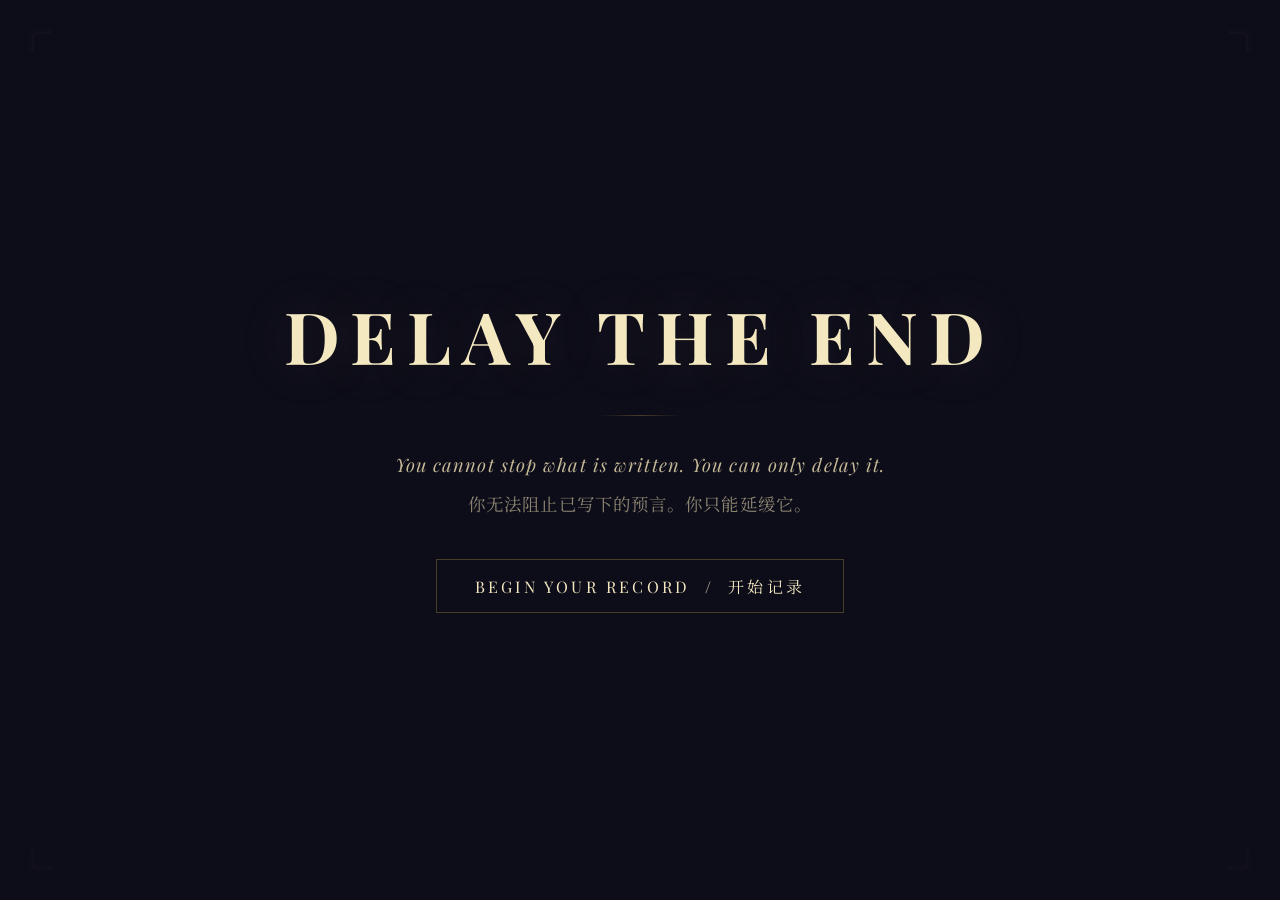
==== index.html @ 9d6f6d2e "init: delay-the-end demo v1" ====
<!DOCTYPE html>
<html lang="zh">
<head>
<meta charset="UTF-8">
<meta name="viewport" content="width=device-width, initial-scale=1.0">
<title>Delay the End</title>
<link rel="preconnect" href="https://fonts.googleapis.com">
<link href="https://fonts.googleapis.com/css2?family=Playfair+Display:ital,wght@0,400;0,700;1,400&family=Noto+Serif+SC:wght@400;700&family=Lora:ital,wght@0,400;0,600;1,400&display=swap" rel="stylesheet">
<style>
/* ============================================
   CSS Variables & Reset
   ============================================ */
:root {
  /* Core palette */
  --bg-deep: #0d0d1a;
  --bg-surface: #1a1a2e;
  --parchment: #f4e8c1;
  --parchment-dim: #c4b896;
  --parchment-faint: rgba(244, 232, 193, 0.06);
  --ink: #2c2416;
  --gold: #c9a84c;
  --gold-dim: rgba(201, 168, 76, 0.3);
  --blood: #8b2e2e;
  --blood-glow: rgba(139, 46, 46, 0.4);
  --heaven-blue: #6e8ca8;
  --hell-amber: #c46a32;
  --stability-green: #5a8a5e;
  --pressure-red: #a83232;
  --ghost: rgba(244, 232, 193, 0.12);

  /* Typography */
  --font-display: 'Playfair Display', 'Noto Serif SC', Georgia, serif;
  --font-body: 'Lora', 'Noto Serif SC', Georgia, serif;
  --font-zh: 'Noto Serif SC', '宋体', serif;

  /* Spacing */
  --space-xs: 0.5rem;
  --space-sm: 1rem;
  --space-md: 2rem;
  --space-lg: 4rem;
  --space-xl: 6rem;
}

*, *::before, *::after { margin: 0; padding: 0; box-sizing: border-box; }

html { font-size: 16px; -webkit-font-smoothing: antialiased; }

body {
  background: var(--bg-deep);
  background-image:
    linear-gradient(rgba(13, 13, 26, 0.78), rgba(13, 13, 26, 0.9)),
    url("./assets/bg/IrisZhou_dark_atmospheric_London_street_illustration_fog_vint_60d8b786-7b09-4b1b-9b2b-364226ea47bd_2.png");
  background-size: cover;
  background-position: center;
  background-attachment: fixed;
  color: var(--parchment);
  font-family: var(--font-body);
  min-height: 100vh;
  overflow-x: hidden;
}

/* ============================================
   Texture & Atmosphere Layer
   ============================================ */
body::before {
  content: '';
  position: fixed;
  inset: 0;
  background:
    radial-gradient(ellipse at 20% 50%, rgba(110, 140, 168, 0.03) 0%, transparent 60%),
    radial-gradient(ellipse at 80% 50%, rgba(196, 106, 50, 0.03) 0%, transparent 60%),
    radial-gradient(ellipse at 50% 100%, rgba(139, 46, 46, 0.05) 0%, transparent 50%);
  pointer-events: none;
  z-index: 0;
}

/* Noise grain overlay */
body::after {
  content: '';
  position: fixed;
  inset: 0;
  opacity: 0.035;
  background-image: url("data:image/svg+xml,%3Csvg viewBox='0 0 256 256' xmlns='http://www.w3.org/2000/svg'%3E%3Cfilter id='n'%3E%3CfeTurbulence type='fractalNoise' baseFrequency='0.9' numOctaves='4' stitchTiles='stitch'/%3E%3C/filter%3E%3Crect width='100%25' height='100%25' filter='url(%23n)'/%3E%3C/svg%3E");
  pointer-events: none;
  z-index: 1;
}

.decor-layer {
  position: fixed;
  inset: 0;
  z-index: 4;
  pointer-events: none;
}

.decor-item {
  position: absolute;
  width: clamp(72px, 10vw, 140px);
  opacity: 0.18;
  filter: sepia(0.28) saturate(0.88) brightness(0.9);
}

.decor-item.glasses {
  top: 10vh;
  right: 7vw;
  transform: rotate(-12deg);
}

.decor-item.coffee {
  bottom: 12vh;
  left: 8vw;
  transform: rotate(7deg);
}

.decor-item.book {
  top: 22vh;
  left: 6vw;
  transform: rotate(-8deg);
}

.decor-item.car {
  bottom: 7vh;
  right: 8vw;
  transform: rotate(5deg);
}

/* ============================================
   SVG Icon Definitions (Hidden, referenced by <use>)
   ============================================ */
.svg-defs { position: absolute; width: 0; height: 0; overflow: hidden; }

/* ============================================
   Landing Page
   ============================================ */
.landing {
  position: fixed;
  inset: 0;
  display: flex;
  flex-direction: column;
  align-items: center;
  justify-content: center;
  z-index: 100;
  background: var(--bg-deep);
  transition: opacity 1.2s ease;
}

.landing.fade-out {
  opacity: 0;
  pointer-events: none;
}

/* Prologue text — typewriter */
.prologue {
  text-align: center;
  opacity: 0;
  animation: fadeIn 1.5s ease 0.5s forwards;
}

.prologue-en {
  font-family: var(--font-display);
  font-style: italic;
  font-size: 1.15rem;
  color: var(--parchment-dim);
  letter-spacing: 0.08em;
  margin-bottom: 0.6rem;
}

.prologue-zh {
  font-family: var(--font-zh);
  font-size: 1rem;
  color: var(--parchment-dim);
  opacity: 0.7;
}

.prologue.hide {
  animation: fadeOut 1.5s ease forwards;
}

/* Main title */
.landing-title {
  text-align: center;
  opacity: 0;
  transform: translateY(12px);
}

.landing-title.show {
  animation: riseIn 2s ease forwards;
}

.landing-title h1 {
  font-family: var(--font-display);
  font-size: clamp(2.4rem, 6vw, 4.5rem);
  font-weight: 700;
  color: var(--parchment);
  letter-spacing: 0.15em;
  text-transform: uppercase;
  margin-bottom: 0.3em;
  text-shadow: 0 0 60px rgba(201, 168, 76, 0.15);
}

.landing-title .subtitle {
  font-family: var(--font-display);
  font-style: italic;
  font-size: clamp(0.9rem, 2vw, 1.15rem);
  color: var(--parchment-dim);
  letter-spacing: 0.06em;
  line-height: 1.8;
  max-width: none;
  white-space: nowrap;
  margin: 0 auto;
}

.landing-title .subtitle-zh {
  font-family: var(--font-zh);
  font-style: normal;
  display: block;
  margin-top: 0.4em;
  font-size: 0.95em;
  opacity: 0.7;
}

/* Decorative line */
.landing-divider {
  width: 80px;
  height: 1px;
  background: linear-gradient(90deg, transparent, var(--gold-dim), transparent);
  margin: var(--space-md) auto;
  opacity: 0;
}

.landing-divider.show {
  animation: fadeIn 1.5s ease forwards;
}

/* CTA Button */
.cta-btn {
  display: inline-block;
  font-family: var(--font-display);
  font-size: 1rem;
  letter-spacing: 0.2em;
  text-transform: uppercase;
  color: var(--parchment);
  background: transparent;
  border: 1px solid var(--gold-dim);
  padding: 0.9em 2.4em;
  cursor: pointer;
  position: relative;
  overflow: hidden;
  opacity: 0;
  transition: all 0.4s ease;
}

.cta-btn.show {
  animation: fadeIn 1s ease forwards;
}

.cta-btn::before {
  content: '';
  position: absolute;
  inset: 0;
  background: linear-gradient(135deg, rgba(201, 168, 76, 0.08), transparent);
  opacity: 0;
  transition: opacity 0.4s ease;
}

.cta-btn:hover {
  border-color: var(--gold);
  box-shadow: 0 0 30px rgba(201, 168, 76, 0.1), inset 0 0 30px rgba(201, 168, 76, 0.05);
}

.cta-btn:hover::before { opacity: 1; }

/* Breathing glow on CTA */
.cta-btn.show {
  animation: fadeIn 1s ease forwards, breathe 4s ease-in-out 2s infinite;
}

/* Decorative corner marks on landing */
.corner-mark {
  position: fixed;
  width: 40px;
  height: 40px;
  opacity: 0;
  transition: opacity 2s ease;
}
.corner-mark.show { opacity: 0.15; }
.corner-mark svg { width: 100%; height: 100%; }

.corner-mark.tl { top: 30px; left: 30px; }
.corner-mark.tr { top: 30px; right: 30px; transform: scaleX(-1); }
.corner-mark.bl { bottom: 30px; left: 30px; transform: scaleY(-1); }
.corner-mark.br { bottom: 30px; right: 30px; transform: scale(-1, -1); }

/* ============================================
   Game Container (hidden during landing)
   ============================================ */
.game-container {
  display: none;
  max-width: 800px;
  margin: 0 auto;
  padding: var(--space-md);
  min-height: 100vh;
  position: relative;
  z-index: 10;
}

.game-container.active {
  display: block;
  animation: fadeIn 1.5s ease;
}

/* ---- Top Bar: Language Toggle + Round ---- */
.top-bar {
  display: flex;
  justify-content: space-between;
  align-items: center;
  padding-bottom: var(--space-sm);
  border-bottom: 1px solid var(--ghost);
  margin-bottom: var(--space-md);
}

.round-indicator {
  font-family: var(--font-display);
  font-size: 0.85rem;
  letter-spacing: 0.15em;
  text-transform: uppercase;
  color: var(--parchment-dim);
}

.lang-toggle {
  font-family: var(--font-body);
  font-size: 0.8rem;
  color: var(--parchment-dim);
  background: none;
  border: 1px solid var(--ghost);
  padding: 0.3em 0.8em;
  cursor: pointer;
  letter-spacing: 0.05em;
  transition: all 0.3s ease;
}

.lang-toggle:hover {
  border-color: var(--gold-dim);
  color: var(--parchment);
}

/* ---- Stat Bars ---- */
.stat-bars {
  display: grid;
  grid-template-columns: 1fr 1fr;
  gap: var(--space-sm) var(--space-md);
  margin-bottom: var(--space-lg);
}

.stat-item {
  display: flex;
  align-items: center;
  gap: 0.7rem;
}

.stat-icon {
  width: 28px;
  height: 28px;
  flex-shrink: 0;
  opacity: 0.85;
}

.stat-info { flex: 1; }

.stat-label {
  font-family: var(--font-display);
  font-size: 0.75rem;
  letter-spacing: 0.12em;
  text-transform: uppercase;
  color: var(--parchment-dim);
  margin-bottom: 0.3em;
  display: flex;
  justify-content: space-between;
}

.stat-value {
  font-family: var(--font-display);
  font-size: 0.75rem;
  color: var(--parchment);
}

.stat-bar-track {
  width: 100%;
  height: 6px;
  background: var(--ghost);
  border-radius: 1px;
  overflow: hidden;
  position: relative;
}

.stat-bar-fill {
  height: 100%;
  border-radius: 1px;
  transition: width 0.8s cubic-bezier(0.25, 0.46, 0.45, 0.94);
  position: relative;
}

.stat-bar-fill.heaven { background: linear-gradient(90deg, var(--heaven-blue), #8aa8c4); }
.stat-bar-fill.hell   { background: linear-gradient(90deg, var(--hell-amber), #d4884a); }
.stat-bar-fill.stability { background: linear-gradient(90deg, var(--stability-green), #7aaa7e); }
.stat-bar-fill.pressure  { background: linear-gradient(90deg, var(--pressure-red), #c84848); }

/* Tick marks on bar */
.stat-bar-track::before {
  content: '';
  position: absolute;
  inset: 0;
  background: repeating-linear-gradient(
    90deg,
    transparent,
    transparent 9.8%,
    rgba(244, 232, 193, 0.08) 9.8%,
    rgba(244, 232, 193, 0.08) 10.2%
  );
  z-index: 1;
}

/* ---- Event Card ---- */
.event-card {
  background: rgba(244, 232, 193, 0.03);
  border: 1px solid var(--ghost);
  padding: var(--space-md);
  margin-bottom: var(--space-md);
  position: relative;
}

.event-card::before {
  content: '';
  position: absolute;
  top: 0; left: 0;
  width: 3px;
  height: 100%;
  background: linear-gradient(180deg, var(--gold-dim), transparent);
}

.event-title {
  font-family: var(--font-display);
  font-size: 1.4rem;
  font-weight: 700;
  color: var(--parchment);
  margin-bottom: var(--space-sm);
  letter-spacing: 0.03em;
}

.event-text {
  font-family: var(--font-body);
  font-size: 0.95rem;
  line-height: 1.85;
  color: var(--parchment-dim);
  margin-bottom: var(--space-md);
}

/* ---- Choice Buttons ---- */
.choices {
  display: flex;
  flex-direction: column;
  gap: 0.7rem;
}

.choice-btn {
  display: block;
  width: 100%;
  text-align: left;
  font-family: var(--font-body);
  font-size: 0.9rem;
  color: var(--parchment);
  background: rgba(244, 232, 193, 0.04);
  border: 1px solid rgba(244, 232, 193, 0.1);
  padding: 1em 1.4em;
  cursor: pointer;
  transition: all 0.3s ease;
  position: relative;
  line-height: 1.5;
}

.choice-btn:hover {
  background: rgba(244, 232, 193, 0.08);
  border-color: var(--gold-dim);
  padding-left: 1.8em;
}

.choice-btn .choice-id {
  font-family: var(--font-display);
  font-weight: 700;
  color: var(--gold);
  margin-right: 0.6em;
  font-size: 0.85em;
}

.choice-btn.extreme {
  border-left: 2px solid var(--blood);
}

.choice-btn.extreme:hover {
  border-color: var(--blood);
  box-shadow: inset 3px 0 12px var(--blood-glow);
}

/* ---- Record Phase ---- */
.record-phase {
  margin-top: var(--space-md);
  padding-top: var(--space-md);
  border-top: 1px solid var(--ghost);
}

.record-title {
  font-family: var(--font-display);
  font-size: 0.85rem;
  letter-spacing: 0.15em;
  text-transform: uppercase;
  color: var(--parchment-dim);
  margin-bottom: var(--space-sm);
}

.record-choices {
  display: grid;
  grid-template-columns: 1fr 1fr;
  gap: 0.6rem;
}

.record-btn {
  font-family: var(--font-body);
  font-size: 0.82rem;
  color: var(--parchment-dim);
  background: rgba(201, 168, 76, 0.04);
  border: 1px solid rgba(201, 168, 76, 0.12);
  padding: 0.8em 1em;
  cursor: pointer;
  transition: all 0.3s ease;
  text-align: center;
  line-height: 1.4;
}

.record-btn:hover {
  color: var(--parchment);
  background: rgba(201, 168, 76, 0.08);
  border-color: var(--gold-dim);
}

/* ---- Feedback Toast ---- */
.feedback {
  position: fixed;
  bottom: 30px;
  left: 50%;
  transform: translateX(-50%) translateY(20px);
  font-family: var(--font-display);
  font-size: 0.85rem;
  color: var(--parchment);
  background: var(--bg-surface);
  border: 1px solid var(--gold-dim);
  padding: 0.8em 1.6em;
  opacity: 0;
  transition: all 0.5s ease;
  z-index: 200;
  pointer-events: none;
  letter-spacing: 0.05em;
  text-align: center;
  max-width: 500px;
}

.feedback.visible {
  opacity: 1;
  transform: translateX(-50%) translateY(0);
}

/* ---- Ending Screen ---- */
.ending-screen {
  display: none;
  position: fixed;
  inset: 0;
  background: var(--bg-deep);
  z-index: 150;
  flex-direction: column;
  align-items: center;
  justify-content: center;
  padding: var(--space-lg);
  text-align: center;
}

.ending-screen.active {
  display: flex;
  animation: fadeIn 2s ease;
}

.ending-title {
  font-family: var(--font-display);
  font-size: clamp(1.8rem, 4vw, 3rem);
  font-weight: 700;
  color: var(--parchment);
  letter-spacing: 0.1em;
  margin-bottom: var(--space-sm);
}

.ending-text {
  font-family: var(--font-body);
  font-size: 1.05rem;
  line-height: 2;
  color: var(--parchment-dim);
  max-width: 560px;
  margin-bottom: var(--space-lg);
}

.ending-stats {
  display: flex;
  gap: var(--space-md);
  margin-bottom: var(--space-lg);
  flex-wrap: wrap;
  justify-content: center;
}

.ending-stat {
  text-align: center;
}

.ending-stat-label {
  font-family: var(--font-display);
  font-size: 0.7rem;
  letter-spacing: 0.12em;
  text-transform: uppercase;
  color: var(--parchment-dim);
  margin-bottom: 0.3em;
}

.ending-stat-value {
  font-family: var(--font-display);
  font-size: 1.4rem;
  color: var(--parchment);
}

.replay-btn {
  font-family: var(--font-display);
  font-size: 0.85rem;
  letter-spacing: 0.18em;
  text-transform: uppercase;
  color: var(--parchment-dim);
  background: none;
  border: 1px solid var(--ghost);
  padding: 0.8em 2em;
  cursor: pointer;
  transition: all 0.3s ease;
}

.replay-btn:hover {
  color: var(--parchment);
  border-color: var(--gold-dim);
}

/* ============================================
   Animations
   ============================================ */
@keyframes fadeIn {
  from { opacity: 0; }
  to   { opacity: 1; }
}

@keyframes fadeOut {
  from { opacity: 1; }
  to   { opacity: 0; }
}

@keyframes riseIn {
  from { opacity: 0; transform: translateY(12px); }
  to   { opacity: 1; transform: translateY(0); }
}

@keyframes breathe {
  0%, 100% { box-shadow: 0 0 15px rgba(201, 168, 76, 0.05); }
  50%      { box-shadow: 0 0 25px rgba(201, 168, 76, 0.12); }
}

/* ============================================
   Responsive
   ============================================ */
@media (max-width: 600px) {
  .stat-bars { grid-template-columns: 1fr; }
  .record-choices { grid-template-columns: 1fr; }
  .ending-stats { flex-direction: column; align-items: center; }
  .event-card { padding: var(--space-sm); }
  .game-container { padding: var(--space-sm); }
  .landing-title .subtitle {
    white-space: normal;
    max-width: 92vw;
  }
  .decor-item { opacity: 0.12; width: clamp(60px, 18vw, 100px); }
  .decor-item.book,
  .decor-item.car { display: none; }
}
</style>
</head>
<body>

<div class="decor-layer" aria-hidden="true">
  <img class="decor-item glasses" src="./assets/decorations/glasses.PNG" alt="">
  <img class="decor-item coffee" src="./assets/decorations/coffee-and-coco.PNG" alt="">
  <img class="decor-item book" src="./assets/decorations/old-book.PNG" alt="">
  <img class="decor-item car" src="./assets/decorations/classic-car.PNG" alt="">
</div>

<!-- ==========================================
     SVG Symbol Definitions
     ========================================== -->
<svg class="svg-defs" xmlns="http://www.w3.org/2000/svg">
  <defs>
    <!-- HEAVEN: Feather quill with halo arc -->
    <symbol id="icon-heaven" viewBox="0 0 32 32">
      <path d="M16 4 C16 4 10 8 8 14 C6 20 8 26 16 28 C16 28 12 20 14 14 C15 11 16 8 16 4Z"
            fill="none" stroke="#6e8ca8" stroke-width="1.2" stroke-linecap="round" stroke-linejoin="round"/>
      <path d="M16 4 C16 4 22 8 24 14 C26 20 24 26 16 28"
            fill="none" stroke="#6e8ca8" stroke-width="1.2" stroke-linecap="round" stroke-linejoin="round" opacity="0.5"/>
      <line x1="16" y1="6" x2="16" y2="28"
            stroke="#6e8ca8" stroke-width="0.8" opacity="0.4"/>
      <!-- Halo arc -->
      <path d="M10 5 A8 4 0 0 1 22 5"
            fill="none" stroke="#6e8ca8" stroke-width="0.8" opacity="0.35"/>
    </symbol>

    <!-- HELL: Serpentine flame -->
    <symbol id="icon-hell" viewBox="0 0 32 32">
      <path d="M16 28 C16 28 8 22 8 16 C8 12 10 10 12 11 C10 8 12 4 16 4 C20 4 22 8 20 11 C22 10 24 12 24 16 C24 22 16 28 16 28Z"
            fill="none" stroke="#c46a32" stroke-width="1.2" stroke-linecap="round" stroke-linejoin="round"/>
      <!-- Inner serpent tongue -->
      <path d="M14 20 C14 16 16 14 16 10"
            fill="none" stroke="#c46a32" stroke-width="0.8" stroke-linecap="round" opacity="0.5"/>
      <path d="M16 10 L14.5 8 M16 10 L17.5 8"
            fill="none" stroke="#c46a32" stroke-width="0.8" stroke-linecap="round" opacity="0.5"/>
      <!-- Eye -->
      <circle cx="16" cy="16" r="1" fill="#c46a32" opacity="0.6"/>
    </symbol>

    <!-- STABILITY: Balanced scale / house frame -->
    <symbol id="icon-stability" viewBox="0 0 32 32">
      <!-- Roof -->
      <path d="M16 4 L4 16 L28 16 Z"
            fill="none" stroke="#5a8a5e" stroke-width="1.2" stroke-linecap="round" stroke-linejoin="round"/>
      <!-- Walls -->
      <line x1="8" y1="16" x2="8" y2="26"
            stroke="#5a8a5e" stroke-width="1.2" stroke-linecap="round"/>
      <line x1="24" y1="16" x2="24" y2="26"
            stroke="#5a8a5e" stroke-width="1.2" stroke-linecap="round"/>
      <!-- Ground -->
      <line x1="6" y1="26" x2="26" y2="26"
            stroke="#5a8a5e" stroke-width="1.2" stroke-linecap="round"/>
      <!-- Door -->
      <rect x="13" y="19" width="6" height="7"
            fill="none" stroke="#5a8a5e" stroke-width="0.8" rx="1" opacity="0.5"/>
      <!-- Window -->
      <circle cx="16" cy="12" r="1.5"
              fill="none" stroke="#5a8a5e" stroke-width="0.8" opacity="0.4"/>
    </symbol>

    <!-- PRESSURE: Cracked hourglass -->
    <symbol id="icon-pressure" viewBox="0 0 32 32">
      <!-- Frame -->
      <line x1="8" y1="4" x2="24" y2="4"
            stroke="#a83232" stroke-width="1.5" stroke-linecap="round"/>
      <line x1="8" y1="28" x2="24" y2="28"
            stroke="#a83232" stroke-width="1.5" stroke-linecap="round"/>
      <!-- Glass body -->
      <path d="M10 4 C10 4 10 12 16 16 C10 20 10 28 10 28"
            fill="none" stroke="#a83232" stroke-width="1.2" stroke-linecap="round"/>
      <path d="M22 4 C22 4 22 12 16 16 C22 20 22 28 22 28"
            fill="none" stroke="#a83232" stroke-width="1.2" stroke-linecap="round"/>
      <!-- Sand trickle -->
      <line x1="16" y1="14" x2="16" y2="18"
            stroke="#a83232" stroke-width="0.8" opacity="0.5" stroke-dasharray="1 2"/>
      <!-- Crack -->
      <path d="M18 10 L20 12 L18 14"
            fill="none" stroke="#a83232" stroke-width="0.7" opacity="0.4"/>
    </symbol>

    <!-- Corner ornament -->
    <symbol id="corner-ornament" viewBox="0 0 40 40">
      <path d="M0 0 L20 0 L20 3 L3 3 L3 20 L0 20 Z" fill="none" stroke="#c9a84c" stroke-width="0.5" opacity="0.6"/>
      <circle cx="5" cy="5" r="1" fill="#c9a84c" opacity="0.3"/>
    </symbol>
  </defs>
</svg>

<!-- ==========================================
     Landing Page
     ========================================== -->
<div class="landing" id="landing">
  <!-- Corner ornaments -->
  <div class="corner-mark tl" id="corner-tl"><svg><use href="#corner-ornament"/></svg></div>
  <div class="corner-mark tr" id="corner-tr"><svg><use href="#corner-ornament"/></svg></div>
  <div class="corner-mark bl" id="corner-bl"><svg><use href="#corner-ornament"/></svg></div>
  <div class="corner-mark br" id="corner-br"><svg><use href="#corner-ornament"/></svg></div>

  <!-- Phase 1: Prologue -->
  <div class="prologue" id="prologue">
    <div class="prologue-en">The angel and the demon had an Arrangement.</div>
    <div class="prologue-zh">天使和恶魔有一个约定。</div>
  </div>

  <!-- Phase 2: Title -->
  <div class="landing-title" id="landing-title">
    <h1>Delay the End</h1>
    <div class="landing-divider" id="landing-divider"></div>
    <div class="subtitle">
      You cannot stop what is written. You can only delay it.
      <span class="subtitle-zh">你无法阻止已写下的预言。你只能延缓它。</span>
    </div>
  </div>

  <!-- Phase 3: CTA -->
  <div style="margin-top: 2.5rem;">
    <button class="cta-btn" id="cta-btn" onclick="startGame()">
      Begin Your Record &nbsp;/&nbsp; 开始记录
    </button>
  </div>
</div>

<!-- ==========================================
     Game Container
     ========================================== -->
<div class="game-container" id="game-container">
  <!-- Top bar -->
  <div class="top-bar">
    <div class="round-indicator" id="round-indicator">Round 1 / 7</div>
    <button class="lang-toggle" id="lang-toggle" onclick="toggleLanguage()">EN / 中</button>
  </div>

  <!-- Stat bars -->
  <div class="stat-bars">
    <div class="stat-item">
      <svg class="stat-icon"><use href="#icon-heaven"/></svg>
      <div class="stat-info">
        <div class="stat-label">
          <span>Heaven</span>
          <span class="stat-value" id="stat-heaven-val">50</span>
        </div>
        <div class="stat-bar-track">
          <div class="stat-bar-fill heaven" id="stat-heaven-bar" style="width: 50%"></div>
        </div>
      </div>
    </div>
    <div class="stat-item">
      <svg class="stat-icon"><use href="#icon-hell"/></svg>
      <div class="stat-info">
        <div class="stat-label">
          <span>Hell</span>
          <span class="stat-value" id="stat-hell-val">50</span>
        </div>
        <div class="stat-bar-track">
          <div class="stat-bar-fill hell" id="stat-hell-bar" style="width: 50%"></div>
        </div>
      </div>
    </div>
    <div class="stat-item">
      <svg class="stat-icon"><use href="#icon-stability"/></svg>
      <div class="stat-info">
        <div class="stat-label">
          <span>Stability</span>
          <span class="stat-value" id="stat-stability-val">50</span>
        </div>
        <div class="stat-bar-track">
          <div class="stat-bar-fill stability" id="stat-stability-bar" style="width: 50%"></div>
        </div>
      </div>
    </div>
    <div class="stat-item">
      <svg class="stat-icon"><use href="#icon-pressure"/></svg>
      <div class="stat-info">
        <div class="stat-label">
          <span>Pressure</span>
          <span class="stat-value" id="stat-pressure-val">0</span>
        </div>
        <div class="stat-bar-track">
          <div class="stat-bar-fill pressure" id="stat-pressure-bar" style="width: 0%"></div>
        </div>
      </div>
    </div>
  </div>

  <!-- Event card (populated by JS) -->
  <div class="event-card" id="event-card">
    <div class="event-title" id="event-title">—</div>
    <div class="event-text" id="event-text">Loading...</div>
    <div class="choices" id="choices-container"></div>
  </div>

  <!-- Record phase (hidden until triggered) -->
  <div class="record-phase" id="record-phase" style="display: none;">
    <div class="record-title" id="record-title">Archive Phase — 记录阶段</div>
    <div class="record-choices">
      <button class="record-btn" onclick="handleRecord('truth')">
        <span data-en="Record Truthfully" data-zh="如实记录">如实记录</span>
      </button>
      <button class="record-btn" onclick="handleRecord('polish')">
        <span data-en="Embellish for Heaven" data-zh="美化记录">美化记录</span>
      </button>
      <button class="record-btn" onclick="handleRecord('blur')">
        <span data-en="Obscure for Hell" data-zh="模糊记录">模糊记录</span>
      </button>
      <button class="record-btn" onclick="handleRecord('seal')">
        <span data-en="Seal the Archive" data-zh="封存档案">封存档案</span>
      </button>
    </div>
  </div>

</div>

<!-- Feedback toast -->
<div class="feedback" id="feedback"></div>

<!-- Ending screen -->
<div class="ending-screen" id="ending-screen">
  <div class="ending-title" id="ending-title"></div>
  <div class="ending-text" id="ending-text"></div>
  <div class="ending-stats" id="ending-stats"></div>
  <button class="replay-btn" onclick="location.reload()">Play Again / 重新开始</button>
</div>

<!-- ==========================================
     Landing Page Animation Script
     ========================================== -->
<script>
let TOTAL_ROUNDS = 7;
let PRESSURE_GROWTH = [3, 4, 5, 6, 8, 10, 12];

let EVENTS_DATA = [];
let ENDINGS_DATA = { meta: {}, endings: [], priority: [] };

const DEFAULT_GAME_CONFIG = {
  rounds: 7,
  pressure_growth: [3, 4, 5, 6, 8, 10, 12],
  initial: {
    heaven: 50,
    hell: 50,
    stability: 50,
    pressure: 0
  },
  record: {
    truth_streak_target: 3,
    truth_stability_bonus: 3,
    polish_heaven_bonus: 2,
    blur_hell_bonus: 2,
    seal_pressure_delta: -2,
    seal_penalty_chance: 0.2,
    seal_penalty: {
      stability: -5,
      heaven: 3
    }
  },
  rebellion: {
    balance_diff_max: 10,
    stability_min: 65,
    consecutive_required: 3,
    max_extreme_choices: 1
  },
  endings: {
    stability_collapse_lt: 20,
    heaven_dominance_gte: 90,
    hell_dominance_gte: 90,
    rebellion_pressure_lt: 85
  }
};

let GAME_CONFIG = cloneDeep(DEFAULT_GAME_CONFIG);

const DATA_PATHS = {
  events: "./data/events.json",
  endings: "./data/endings.json",
  config: "./data/game-config.json"
};

const TEXTS = {
  sealPenalty: {
    en: "Heaven's auditors have noticed a gap in the archives. Trust erodes.",
    zh: "天堂的审计员注意到了档案中的空白。信任正在瓦解。"
  },
  truthBonus: {
    en: "Your honest record has earned quiet respect among the mortals.",
    zh: "你如实的记录在凡人中赢得了无声的尊重。"
  },
  round: {
    en: "Round",
    zh: "第"
  },
  recordTitle: {
    en: "Archive Phase",
    zh: "记录阶段"
  },
  selected: {
    en: "Selected",
    zh: "已选择"
  },
  noShift: {
    en: "No significant shift.",
    zh: "数值无明显变化。"
  },
  effectPrefix: {
    en: "Result",
    zh: "结果"
  },
  loading: {
    en: "Loading archives...",
    zh: "正在加载档案..."
  },
  initErrorTitle: {
    en: "Archive Connection Failed",
    zh: "档案连接失败"
  },
  initErrorBody: {
    en: "Could not load game data. If you opened this file directly, run it via a local static server.",
    zh: "无法加载游戏数据。如果你是直接双击打开 HTML，请使用本地静态服务器运行。"
  },
  retry: {
    en: "Retry",
    zh: "重试"
  }
};

const STAT_LABELS = {
  en: {
    heaven: "Heaven",
    hell: "Hell",
    stability: "Stability",
    pressure: "Pressure"
  },
  zh: {
    heaven: "天堂",
    hell: "地狱",
    stability: "稳定度",
    pressure: "压力"
  }
};

const RECORD_ACTION_MAP = {
  truth: {
    en: "Record Truthfully",
    zh: "如实记录"
  },
  polish: {
    en: "Embellish for Heaven",
    zh: "美化记录"
  },
  blur: {
    en: "Obscure for Hell",
    zh: "模糊记录"
  },
  seal: {
    en: "Seal the Archive",
    zh: "封存档案"
  }
};

let gameState = null;
let gameStarted = false;
let feedbackTimer = null;
let activeEndingId = null;

function cloneDeep(value) {
  return JSON.parse(JSON.stringify(value));
}

function normalizeGameConfig(raw) {
  const config = raw && typeof raw === "object" ? raw : {};
  return {
    ...DEFAULT_GAME_CONFIG,
    ...config,
    initial: {
      ...DEFAULT_GAME_CONFIG.initial,
      ...(config.initial || {})
    },
    record: {
      ...DEFAULT_GAME_CONFIG.record,
      ...(config.record || {}),
      seal_penalty: {
        ...DEFAULT_GAME_CONFIG.record.seal_penalty,
        ...((config.record && config.record.seal_penalty) || {})
      }
    },
    rebellion: {
      ...DEFAULT_GAME_CONFIG.rebellion,
      ...(config.rebellion || {})
    },
    endings: {
      ...DEFAULT_GAME_CONFIG.endings,
      ...(config.endings || {})
    }
  };
}

async function loadGameData() {
  const cacheBust = Date.now();
  const withBust = (path) => `${path}?v=${cacheBust}`;

  const configPromise = fetch(withBust(DATA_PATHS.config), { cache: "no-store" })
    .then((res) => (res.ok ? res.json() : null))
    .catch(() => null);

  const [eventsRes, endingsRes, rawConfig] = await Promise.all([
    fetch(withBust(DATA_PATHS.events), { cache: "no-store" }),
    fetch(withBust(DATA_PATHS.endings), { cache: "no-store" }),
    configPromise
  ]);

  if (!eventsRes.ok) {
    throw new Error(`Failed to load events (${eventsRes.status})`);
  }
  if (!endingsRes.ok) {
    throw new Error(`Failed to load endings (${endingsRes.status})`);
  }

  EVENTS_DATA = await eventsRes.json();
  ENDINGS_DATA = await endingsRes.json();
  GAME_CONFIG = normalizeGameConfig(rawConfig);

  if (!Array.isArray(EVENTS_DATA)) {
    throw new Error("events.json must be an array");
  }
  if (!ENDINGS_DATA || !Array.isArray(ENDINGS_DATA.endings)) {
    throw new Error("endings.json must contain endings[]");
  }

  TOTAL_ROUNDS = Number(GAME_CONFIG.rounds) || 7;
  PRESSURE_GROWTH = Array.isArray(GAME_CONFIG.pressure_growth) && GAME_CONFIG.pressure_growth.length > 0
    ? GAME_CONFIG.pressure_growth.map((n) => Number(n) || 0)
    : [...DEFAULT_GAME_CONFIG.pressure_growth];
}

function createInitialGameState() {
  const initial = GAME_CONFIG.initial;
  return {
    round: 1,
    heaven: Number(initial.heaven) || 50,
    hell: Number(initial.hell) || 50,
    stability: Number(initial.stability) || 50,
    pressure: Number(initial.pressure) || 0,
    truthCounter: 0,
    sealPenaltyNextRound: false,
    rebellionFlag: false,
    rebellion: {
      consecutiveBalanceCount: 0,
      extremeChoiceCount: 0
    },
    events: [],
    history: [],
    language: "zh",
    phase: "event"
  };
}

document.addEventListener("DOMContentLoaded", () => {
  const prologue = document.getElementById("prologue");
  const title = document.getElementById("landing-title");
  const divider = document.getElementById("landing-divider");
  const ctaBtn = document.getElementById("cta-btn");
  const corners = document.querySelectorAll(".corner-mark");

  setTimeout(() => {
    prologue.classList.add("hide");
  }, 3500);

  setTimeout(() => {
    prologue.style.display = "none";
    title.classList.add("show");
    divider.classList.add("show");
  }, 5000);

  setTimeout(() => {
    ctaBtn.classList.add("show");
    corners.forEach((c) => c.classList.add("show"));
  }, 6800);
});

function startGame() {
  if (gameStarted) return;
  gameStarted = true;

  const landing = document.getElementById("landing");
  const gameContainer = document.getElementById("game-container");

  landing.classList.add("fade-out");

  setTimeout(() => {
    landing.style.display = "none";
    gameContainer.classList.add("active");
    showLoadingState();
    initGame().catch((error) => {
      gameStarted = false;
      showInitError(error);
    });
  }, 1200);
}

async function initGame() {
  await loadGameData();
  gameState = createInitialGameState();
  gameState.events = buildEventSequence(EVENTS_DATA);
  activeEndingId = null;
  updateLanguageControls();
  updateStatsUI();
  renderRound();
}

function showLoadingState() {
  const lang = document.documentElement.lang === "en" ? "en" : "zh";
  document.getElementById("event-title").textContent = TEXTS.loading[lang];
  document.getElementById("event-text").textContent = "";
  document.getElementById("choices-container").innerHTML = "";
  document.getElementById("record-phase").style.display = "none";
}

function showInitError(error) {
  const lang = document.documentElement.lang === "en" ? "en" : "zh";
  document.getElementById("event-title").textContent = TEXTS.initErrorTitle[lang];
  document.getElementById("event-text").textContent = `${TEXTS.initErrorBody[lang]} (${String(error.message || error)})`;
  document.getElementById("record-phase").style.display = "none";
  const choiceBox = document.getElementById("choices-container");
  choiceBox.innerHTML = "";
  const retryBtn = document.createElement("button");
  retryBtn.className = "choice-btn";
  retryBtn.type = "button";
  retryBtn.textContent = TEXTS.retry[lang];
  retryBtn.addEventListener("click", () => {
    showLoadingState();
    initGame().catch((nextError) => {
      gameStarted = false;
      showInitError(nextError);
    });
  });
  choiceBox.appendChild(retryBtn);
}

function buildEventSequence(allEvents) {
  const fixed1 = allEvents.find((e) => e.fixed_position === 1);
  const fixed6 = allEvents.find((e) => e.fixed_position === 6);
  const fixed7 = allEvents.find((e) => e.fixed_position === 7);

  if (!fixed1 || !fixed6 || !fixed7) {
    throw new Error("Missing required fixed-position events.");
  }

  const pool = allEvents.filter((e) => e.fixed_position === null);
  const picked = shuffle(pool).slice(0, 4);
  return [fixed1, ...picked, fixed6, fixed7];
}

function shuffle(items) {
  const list = [...items];
  for (let i = list.length - 1; i > 0; i -= 1) {
    const j = Math.floor(Math.random() * (i + 1));
    [list[i], list[j]] = [list[j], list[i]];
  }
  return list;
}

function renderRound() {
  if (!gameState || gameState.phase === "ending") return;

  applySealPenaltyAtRoundStartIfNeeded();
  const currentEvent = getCurrentEvent();
  if (!currentEvent) return;

  const titleKey = gameState.language === "zh" ? "title_zh" : "title_en";
  const textKey = gameState.language === "zh" ? "text_zh" : "text_en";
  document.getElementById("event-title").textContent = currentEvent[titleKey];
  document.getElementById("event-text").textContent = currentEvent[textKey];

  renderChoices(currentEvent);
  renderRecordPanel();
  updateRoundIndicator();
  updateStatsUI();
}

function getCurrentEvent() {
  if (!gameState) return null;
  return gameState.events[gameState.round - 1] || null;
}

function getRoundHistory(round) {
  return gameState.history.find((item) => item.round === round) || null;
}

function applyEffect(effect) {
  if (!effect) return;
  gameState.heaven += Number(effect.heaven) || 0;
  gameState.hell += Number(effect.hell) || 0;
  gameState.stability += Number(effect.stability) || 0;
  gameState.pressure += Number(effect.pressure) || 0;
  clampAllStats();
}

function renderChoices(event) {
  const container = document.getElementById("choices-container");
  container.innerHTML = "";

  const roundHistory = getRoundHistory(gameState.round);
  const selectedChoiceId = roundHistory ? roundHistory.choiceId : null;
  const locked = gameState.phase !== "event";
  const labelKey = gameState.language === "zh" ? "label_zh" : "label_en";

  event.choices.forEach((choice) => {
    const btn = document.createElement("button");
    btn.className = `choice-btn${choice.is_extreme ? " extreme" : ""}`;
    btn.type = "button";
    btn.disabled = locked;

    if (!locked) {
      btn.addEventListener("click", () => handleChoice(choice.id));
    } else if (selectedChoiceId !== choice.id) {
      btn.style.opacity = "0.6";
    }

    const selectedTag = locked && selectedChoiceId === choice.id
      ? ` (${TEXTS.selected[gameState.language]})`
      : "";

    btn.innerHTML = `
      <span class="choice-id">${choice.id}</span>
      ${choice[labelKey]}${selectedTag}
    `;

    container.appendChild(btn);
  });
}

function handleChoice(choiceId) {
  if (!gameState || gameState.phase !== "event") return;

  const event = getCurrentEvent();
  if (!event) return;

  const choice = event.choices.find((item) => item.id === choiceId);
  if (!choice) return;

  applyEffect(choice.effect);
  if (choice.is_extreme) {
    gameState.rebellion.extremeChoiceCount += 1;
  }

  gameState.history.push({
    round: gameState.round,
    eventId: event.id,
    choiceId: choice.id,
    choiceExtreme: choice.is_extreme,
    choiceEffect: { ...choice.effect },
    recordAction: null,
    recordEffect: null,
    finalSnapshot: null
  });

  gameState.phase = "record";
  renderRound();
  showFeedback(`${TEXTS.effectPrefix[gameState.language]}: ${formatEffect(choice.effect)}`, 1800);
}

function renderRecordPanel() {
  const recordPhaseEl = document.getElementById("record-phase");
  const titleEl = document.getElementById("record-title");

  titleEl.textContent = gameState.language === "zh"
    ? "记录阶段 / Archive Phase"
    : "Archive Phase / 记录阶段";
  document.querySelectorAll("[data-en][data-zh]").forEach((el) => {
    el.textContent = el.dataset[gameState.language];
  });

  recordPhaseEl.style.display = gameState.phase === "record" ? "block" : "none";
}

function handleRecord(action) {
  if (!gameState || gameState.phase !== "record") return;
  if (!Object.prototype.hasOwnProperty.call(RECORD_ACTION_MAP, action)) return;

  const recordConfig = GAME_CONFIG.record;
  const recordEffect = { heaven: 0, hell: 0, stability: 0, pressure: 0 };
  let triggeredTruthBonus = false;

  if (action === "truth") {
    gameState.truthCounter += 1;
    if (gameState.truthCounter >= Number(recordConfig.truth_streak_target || 3)) {
      const bonus = Number(recordConfig.truth_stability_bonus || 3);
      gameState.stability += bonus;
      recordEffect.stability += bonus;
      gameState.truthCounter = 0;
      triggeredTruthBonus = true;
    }
  } else if (action === "polish") {
    const bonus = Number(recordConfig.polish_heaven_bonus || 2);
    gameState.heaven += bonus;
    recordEffect.heaven += bonus;
    gameState.truthCounter = 0;
  } else if (action === "blur") {
    const bonus = Number(recordConfig.blur_hell_bonus || 2);
    gameState.hell += bonus;
    recordEffect.hell += bonus;
    gameState.truthCounter = 0;
  } else if (action === "seal") {
    const delta = Number(recordConfig.seal_pressure_delta || -2);
    gameState.pressure += delta;
    recordEffect.pressure += delta;
    gameState.truthCounter = 0;
    if (Math.random() < Number(recordConfig.seal_penalty_chance || 0.2)) {
      gameState.sealPenaltyNextRound = true;
    }
  }

  clampAllStats();

  const roundHistory = getRoundHistory(gameState.round);
  if (roundHistory) {
    roundHistory.recordAction = action;
    roundHistory.recordEffect = recordEffect;
  }

  if (triggeredTruthBonus) {
    showFeedback(TEXTS.truthBonus[gameState.language], 2500);
  } else {
    showFeedback(`${TEXTS.effectPrefix[gameState.language]}: ${formatEffect(recordEffect)}`, 1400);
  }

  completeRound();
}

function completeRound() {
  updateRebellionTracker();

  const growth = PRESSURE_GROWTH[gameState.round - 1] || 0;
  gameState.pressure += growth;

  clampAllStats();

  const roundHistory = getRoundHistory(gameState.round);
  if (roundHistory) {
    roundHistory.finalSnapshot = {
      heaven: gameState.heaven,
      hell: gameState.hell,
      stability: gameState.stability,
      pressure: gameState.pressure,
      truthCounter: gameState.truthCounter
    };
  }
  updateStatsUI();

  if (gameState.round === TOTAL_ROUNDS) {
    const rbCfg = GAME_CONFIG.rebellion;
    gameState.rebellionFlag =
      gameState.rebellion.consecutiveBalanceCount >= Number(rbCfg.consecutive_required || 3) &&
      gameState.rebellion.extremeChoiceCount <= Number(rbCfg.max_extreme_choices || 1);
    showEnding(determineEnding(gameState));
    return;
  }

  gameState.round += 1;
  gameState.phase = "event";
  renderRound();
}

function updateRebellionTracker() {
  const rbCfg = GAME_CONFIG.rebellion;
  const balanced = Math.abs(gameState.heaven - gameState.hell) <= Number(rbCfg.balance_diff_max || 10);
  const stable = gameState.stability >= Number(rbCfg.stability_min || 65);

  if (balanced && stable) {
    gameState.rebellion.consecutiveBalanceCount += 1;
  } else {
    gameState.rebellion.consecutiveBalanceCount = 0;
  }
}

function applySealPenaltyAtRoundStartIfNeeded() {
  if (!gameState.sealPenaltyNextRound) return;

  const penalty = GAME_CONFIG.record.seal_penalty || { stability: -5, heaven: 3 };
  gameState.phase = "penalty";
  gameState.stability += Number(penalty.stability || -5);
  gameState.heaven += Number(penalty.heaven || 3);
  gameState.sealPenaltyNextRound = false;
  clampAllStats();
  updateStatsUI();
  showFeedback(TEXTS.sealPenalty[gameState.language], 2800);
  gameState.phase = "event";
}

function determineEnding(state) {
  const endingCfg = GAME_CONFIG.endings;
  if (state.stability < Number(endingCfg.stability_collapse_lt || 20)) return "human_collapse";
  if (state.heaven >= Number(endingCfg.heaven_dominance_gte || 90)) return "heaven_dominance";
  if (state.hell >= Number(endingCfg.hell_dominance_gte || 90)) return "hell_dominance";
  if (state.rebellionFlag && state.pressure < Number(endingCfg.rebellion_pressure_lt || 85)) return "human_rebellion";
  return "false_peace";
}

function showEnding(endingId) {
  const ending = ENDINGS_DATA.endings.find((item) => item.id === endingId);
  if (!ending) return;

  activeEndingId = endingId;
  gameState.phase = "ending";

  document.getElementById("ending-title").textContent = ending[`title_${gameState.language}`];
  document.getElementById("ending-text").textContent = ending[`text_${gameState.language}`];
  document.getElementById("ending-stats").innerHTML = `
    <div class="ending-stat">
      <div class="ending-stat-label">Heaven</div>
      <div class="ending-stat-value">${gameState.heaven}</div>
    </div>
    <div class="ending-stat">
      <div class="ending-stat-label">Hell</div>
      <div class="ending-stat-value">${gameState.hell}</div>
    </div>
    <div class="ending-stat">
      <div class="ending-stat-label">Stability</div>
      <div class="ending-stat-value">${gameState.stability}</div>
    </div>
    <div class="ending-stat">
      <div class="ending-stat-label">Pressure</div>
      <div class="ending-stat-value">${gameState.pressure}</div>
    </div>
  `;
  document.getElementById("ending-screen").classList.add("active");
}

function updateRoundIndicator() {
  const el = document.getElementById("round-indicator");
  if (!gameState) {
    el.textContent = `Round 1 / ${TOTAL_ROUNDS}`;
    return;
  }

  if (gameState.language === "en") {
    el.textContent = `Round ${gameState.round} / ${TOTAL_ROUNDS}`;
  } else {
    el.textContent = `${TEXTS.round.zh}${gameState.round}回合 / ${TOTAL_ROUNDS}`;
  }
}

function updateStatsUI() {
  if (!gameState) return;

  const stats = ["heaven", "hell", "stability", "pressure"];
  stats.forEach((key) => {
    const value = gameState[key];
    document.getElementById(`stat-${key}-val`).textContent = String(value);
    document.getElementById(`stat-${key}-bar`).style.width = `${value}%`;
  });
}

function toggleLanguage() {
  if (!gameState) return;
  gameState.language = gameState.language === "zh" ? "en" : "zh";
  document.documentElement.lang = gameState.language;
  updateLanguageControls();

  if (gameState.phase === "ending" && activeEndingId) {
    const ending = ENDINGS_DATA.endings.find((item) => item.id === activeEndingId);
    if (ending) {
      document.getElementById("ending-title").textContent = ending[`title_${gameState.language}`];
      document.getElementById("ending-text").textContent = ending[`text_${gameState.language}`];
    }
    return;
  }

  renderRound();
}

function updateLanguageControls() {
  const btn = document.getElementById("lang-toggle");
  if (!gameState || gameState.language === "zh") {
    btn.textContent = "EN / 中";
  } else {
    btn.textContent = "中 / EN";
  }
  updateRoundIndicator();
}

function formatEffect(effect) {
  const labelMap = STAT_LABELS[gameState.language];
  const lines = ["heaven", "hell", "stability", "pressure"]
    .filter((key) => Number(effect[key]) !== 0)
    .map((key) => `${labelMap[key]} ${effect[key] > 0 ? "+" : ""}${effect[key]}`);

  return lines.length > 0 ? lines.join(" | ") : TEXTS.noShift[gameState.language];
}

function clamp(value) {
  return Math.max(0, Math.min(100, value));
}

function clampAllStats() {
  gameState.heaven = clamp(gameState.heaven);
  gameState.hell = clamp(gameState.hell);
  gameState.stability = clamp(gameState.stability);
  gameState.pressure = clamp(gameState.pressure);
}

function showFeedback(text, duration = 2500) {
  const fb = document.getElementById("feedback");
  if (feedbackTimer) {
    clearTimeout(feedbackTimer);
  }
  fb.textContent = text;
  fb.classList.add("visible");
  feedbackTimer = setTimeout(() => {
    fb.classList.remove("visible");
    feedbackTimer = null;
  }, duration);
}
</script>

</body>
</html>
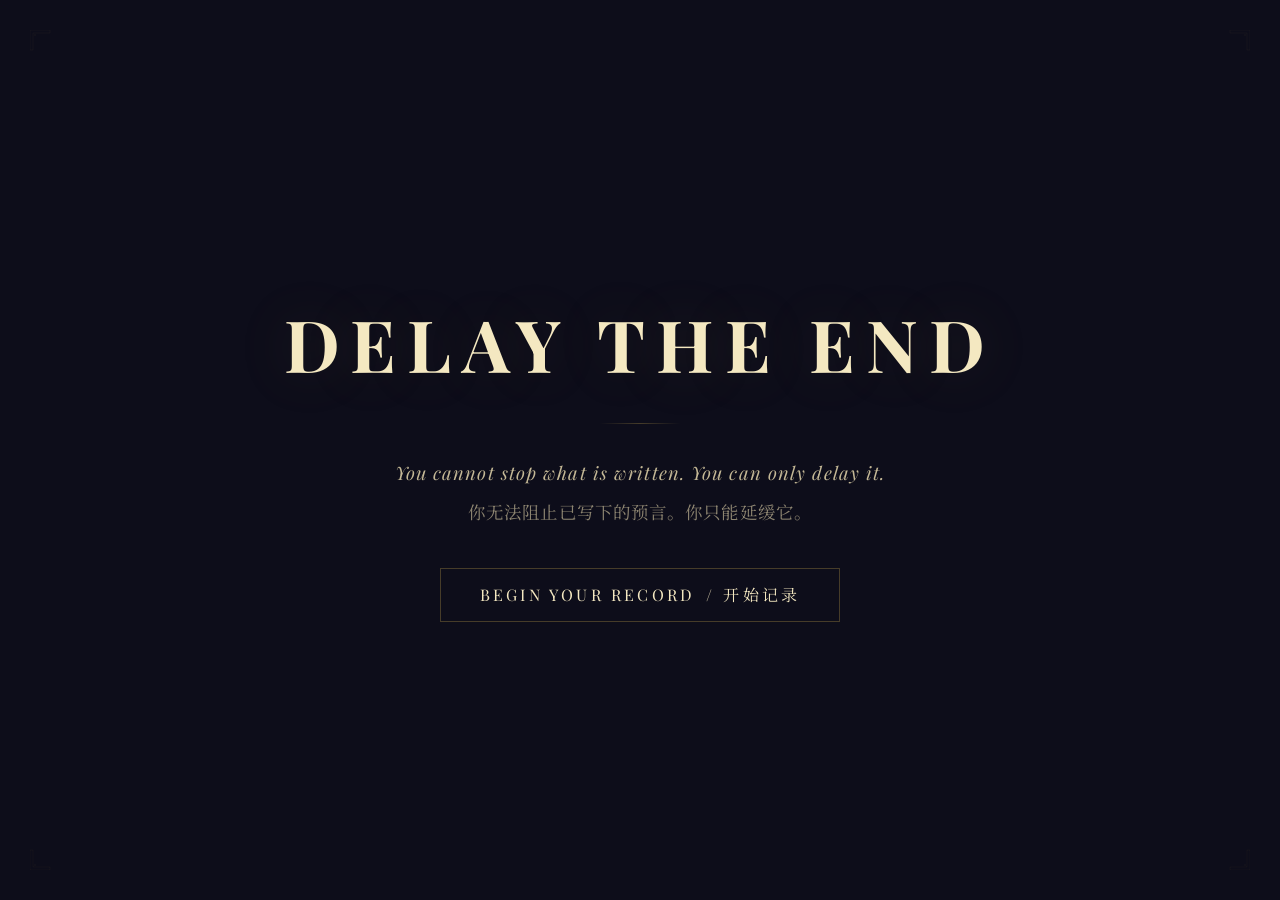
==== commit fdf927bf: "update: landing and index" ====
--- a/index.html
+++ b/index.html
@@ -47,15 +47,10 @@
 
 body {
   background: var(--bg-deep);
-  background-image:
-    linear-gradient(rgba(13, 13, 26, 0.78), rgba(13, 13, 26, 0.9)),
-    url("./assets/bg/IrisZhou_dark_atmospheric_London_street_illustration_fog_vint_60d8b786-7b09-4b1b-9b2b-364226ea47bd_2.png");
-  background-size: cover;
-  background-position: center;
-  background-attachment: fixed;
   color: var(--parchment);
   font-family: var(--font-body);
   min-height: 100vh;
+  min-height: 100dvh;
   overflow-x: hidden;
 }
 
@@ -67,9 +62,16 @@
   position: fixed;
   inset: 0;
   background:
+    linear-gradient(rgba(13, 13, 26, 0.78), rgba(13, 13, 26, 0.9)),
+    url("./assets/bg/IrisZhou_dark_atmospheric_London_street_illustration_fog_vint_60d8b786-7b09-4b1b-9b2b-364226ea47bd_2.png"),
     radial-gradient(ellipse at 20% 50%, rgba(110, 140, 168, 0.03) 0%, transparent 60%),
     radial-gradient(ellipse at 80% 50%, rgba(196, 106, 50, 0.03) 0%, transparent 60%),
     radial-gradient(ellipse at 50% 100%, rgba(139, 46, 46, 0.05) 0%, transparent 50%);
+  background-size: auto, cover, auto, auto, auto;
+  background-position: center center;
+  background-repeat: no-repeat;
+  transform: translateZ(0);
+  will-change: transform;
   pointer-events: none;
   z-index: 0;
 }
@@ -138,6 +140,12 @@
   flex-direction: column;
   align-items: center;
   justify-content: center;
+  padding:
+    max(env(safe-area-inset-top), clamp(1rem, 4vh, 2.5rem))
+    1rem
+    max(env(safe-area-inset-bottom), 1.2rem);
+  overflow-y: auto;
+  overscroll-behavior: contain;
   z-index: 100;
   background: var(--bg-deep);
   transition: opacity 1.2s ease;
@@ -204,9 +212,14 @@
   color: var(--parchment-dim);
   letter-spacing: 0.06em;
   line-height: 1.8;
-  max-width: none;
-  white-space: nowrap;
+  max-width: min(92vw, 760px);
+  white-space: normal;
+  text-wrap: balance;
   margin: 0 auto;
+}
+
+.landing-cta {
+  margin-top: clamp(1rem, 5vh, 2.5rem);
 }
 
 .landing-title .subtitle-zh {
@@ -233,7 +246,10 @@
 
 /* CTA Button */
 .cta-btn {
-  display: inline-block;
+  display: inline-flex;
+  align-items: center;
+  justify-content: center;
+  gap: 0.7em;
   font-family: var(--font-display);
   font-size: 1rem;
   letter-spacing: 0.2em;
@@ -247,6 +263,17 @@
   overflow: hidden;
   opacity: 0;
   transition: all 0.4s ease;
+  white-space: nowrap;
+}
+
+.cta-en,
+.cta-zh {
+  display: inline-block;
+}
+
+.cta-sep {
+  opacity: 0.8;
+  letter-spacing: 0;
 }
 
 .cta-btn.show {
@@ -299,6 +326,7 @@
   margin: 0 auto;
   padding: var(--space-md);
   min-height: 100vh;
+  min-height: 100dvh;
   position: relative;
   z-index: 10;
 }
@@ -313,6 +341,7 @@
   display: flex;
   justify-content: space-between;
   align-items: center;
+  gap: 0.6rem;
   padding-bottom: var(--space-sm);
   border-bottom: 1px solid var(--ghost);
   margin-bottom: var(--space-md);
@@ -450,6 +479,8 @@
   font-family: var(--font-body);
   font-size: 0.95rem;
   line-height: 1.85;
+  white-space: pre-line;
+  overflow-wrap: anywhere;
   color: var(--parchment-dim);
   margin-bottom: var(--space-md);
 }
@@ -577,7 +608,11 @@
   flex-direction: column;
   align-items: center;
   justify-content: center;
-  padding: var(--space-lg);
+  overflow-y: auto;
+  padding:
+    max(env(safe-area-inset-top), clamp(1.2rem, 4vh, var(--space-lg)))
+    clamp(1rem, 4vw, var(--space-lg))
+    max(env(safe-area-inset-bottom), 2.2rem);
   text-align: center;
 }
 
@@ -599,8 +634,13 @@
   font-family: var(--font-body);
   font-size: 1.05rem;
   line-height: 2;
+  white-space: pre-line;
+  overflow-wrap: anywhere;
   color: var(--parchment-dim);
-  max-width: 560px;
+  max-width: min(92vw, 680px);
+  margin-left: auto;
+  margin-right: auto;
+  text-align: left;
   margin-bottom: var(--space-lg);
 }
 
@@ -681,13 +721,64 @@
   .ending-stats { flex-direction: column; align-items: center; }
   .event-card { padding: var(--space-sm); }
   .game-container { padding: var(--space-sm); }
+  .top-bar { flex-wrap: wrap; }
+  .landing-title h1 {
+    letter-spacing: 0.11em;
+    font-size: clamp(2rem, 12vw, 3.2rem);
+  }
   .landing-title .subtitle {
-    white-space: normal;
     max-width: 92vw;
+    line-height: 1.7;
+  }
+  .cta-btn {
+    width: min(92vw, 500px);
+    letter-spacing: 0.14em;
+    font-size: 0.95rem;
+    padding: 0.95em 1.2em;
+  }
+  .cta-en {
+    letter-spacing: 0.12em;
+  }
+  .cta-zh {
+    letter-spacing: 0.1em;
+  }
+  .ending-title {
+    letter-spacing: 0.05em;
+  }
+  .ending-text {
+    max-width: 88vw;
+    font-size: 1rem;
+    line-height: 1.9;
   }
   .decor-item { opacity: 0.12; width: clamp(60px, 18vw, 100px); }
   .decor-item.book,
   .decor-item.car { display: none; }
+}
+
+@media (max-height: 760px) {
+  .landing {
+    justify-content: flex-start;
+  }
+  .ending-screen {
+    justify-content: flex-start;
+  }
+}
+
+@media (hover: none) and (pointer: coarse) {
+  body::before {
+    background-size: auto, cover, auto, auto, auto;
+  }
+}
+
+@media (max-width: 420px) {
+  .cta-btn {
+    flex-direction: column;
+    gap: 0.35em;
+    letter-spacing: 0.1em;
+  }
+  .cta-sep {
+    display: none;
+  }
 }
 </style>
 </head>
@@ -807,9 +898,11 @@
   </div>
 
   <!-- Phase 3: CTA -->
-  <div style="margin-top: 2.5rem;">
+  <div class="landing-cta">
     <button class="cta-btn" id="cta-btn" onclick="startGame()">
-      Begin Your Record &nbsp;/&nbsp; 开始记录
+      <span class="cta-en">Begin Your Record</span>
+      <span class="cta-sep">/</span>
+      <span class="cta-zh">开始记录</span>
     </button>
   </div>
 </div>
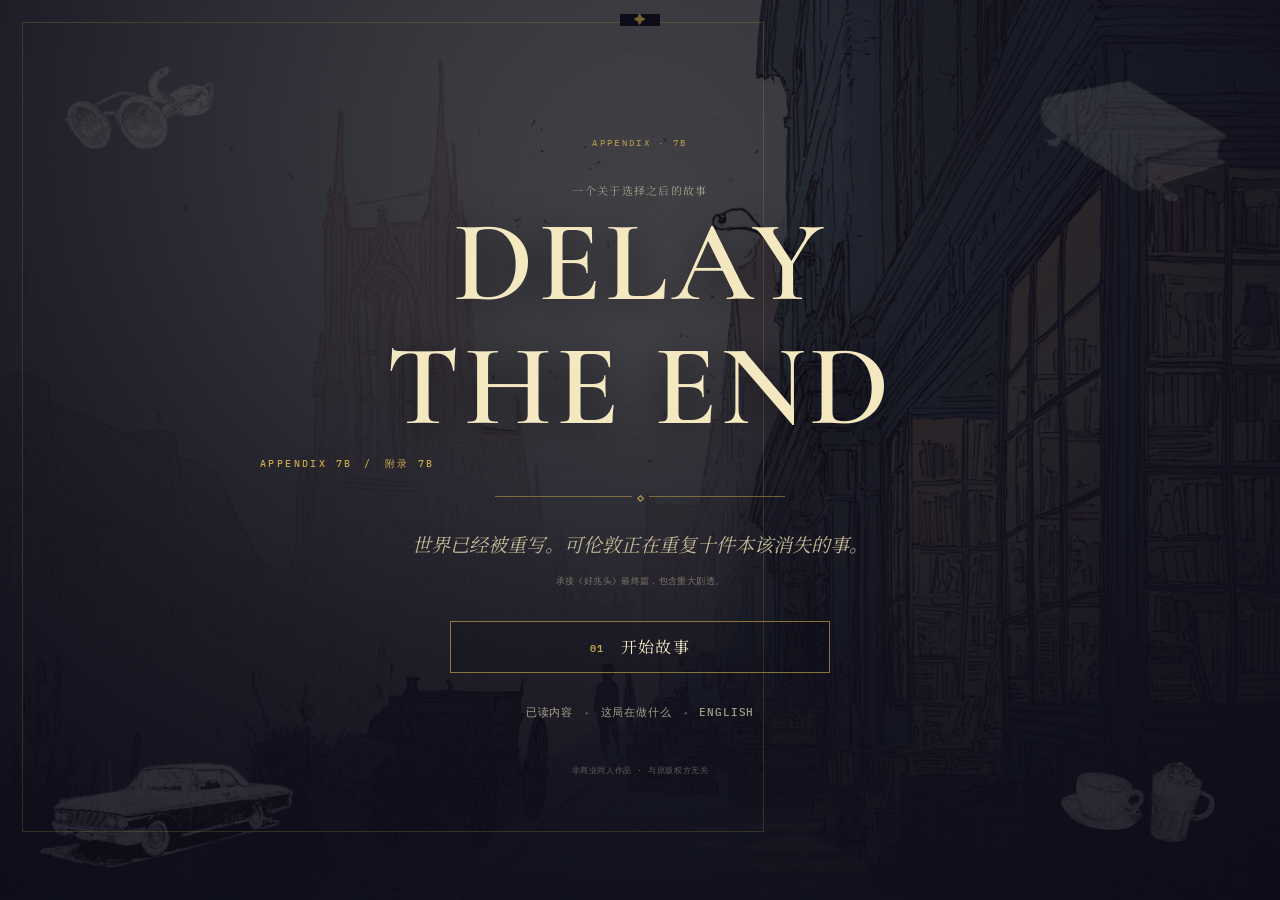
==== commit 65eca60e: "chore: sync local changes before archiving Co-Authored-By: Claude Opus 5.5 <noreply@anthropic.com>" ====
--- a/index.html
+++ b/index.html
@@ -1,1702 +1,276 @@
-<!DOCTYPE html>
-<html lang="zh">
+<!doctype html>
+<html lang="zh-CN">
 <head>
-<meta charset="UTF-8">
-<meta name="viewport" content="width=device-width, initial-scale=1.0">
-<title>Delay the End</title>
-<link rel="preconnect" href="https://fonts.googleapis.com">
-<link href="https://fonts.googleapis.com/css2?family=Playfair+Display:ital,wght@0,400;0,700;1,400&family=Noto+Serif+SC:wght@400;700&family=Lora:ital,wght@0,400;0,600;1,400&display=swap" rel="stylesheet">
-<style>
-/* ============================================
-   CSS Variables & Reset
-   ============================================ */
-:root {
-  /* Core palette */
-  --bg-deep: #0d0d1a;
-  --bg-surface: #1a1a2e;
-  --parchment: #f4e8c1;
-  --parchment-dim: #c4b896;
-  --parchment-faint: rgba(244, 232, 193, 0.06);
-  --ink: #2c2416;
-  --gold: #c9a84c;
-  --gold-dim: rgba(201, 168, 76, 0.3);
-  --blood: #8b2e2e;
-  --blood-glow: rgba(139, 46, 46, 0.4);
-  --heaven-blue: #6e8ca8;
-  --hell-amber: #c46a32;
-  --stability-green: #5a8a5e;
-  --pressure-red: #a83232;
-  --ghost: rgba(244, 232, 193, 0.12);
-
-  /* Typography */
-  --font-display: 'Playfair Display', 'Noto Serif SC', Georgia, serif;
-  --font-body: 'Lora', 'Noto Serif SC', Georgia, serif;
-  --font-zh: 'Noto Serif SC', '宋体', serif;
-
-  /* Spacing */
-  --space-xs: 0.5rem;
-  --space-sm: 1rem;
-  --space-md: 2rem;
-  --space-lg: 4rem;
-  --space-xl: 6rem;
-}
-
-*, *::before, *::after { margin: 0; padding: 0; box-sizing: border-box; }
-
-html { font-size: 16px; -webkit-font-smoothing: antialiased; }
-
-body {
-  background: var(--bg-deep);
-  color: var(--parchment);
-  font-family: var(--font-body);
-  min-height: 100vh;
-  min-height: 100dvh;
-  overflow-x: hidden;
-}
-
-/* ============================================
-   Texture & Atmosphere Layer
-   ============================================ */
-body::before {
-  content: '';
-  position: fixed;
-  inset: 0;
-  background:
-    linear-gradient(rgba(13, 13, 26, 0.78), rgba(13, 13, 26, 0.9)),
-    url("./assets/bg/IrisZhou_dark_atmospheric_London_street_illustration_fog_vint_60d8b786-7b09-4b1b-9b2b-364226ea47bd_2.png"),
-    radial-gradient(ellipse at 20% 50%, rgba(110, 140, 168, 0.03) 0%, transparent 60%),
-    radial-gradient(ellipse at 80% 50%, rgba(196, 106, 50, 0.03) 0%, transparent 60%),
-    radial-gradient(ellipse at 50% 100%, rgba(139, 46, 46, 0.05) 0%, transparent 50%);
-  background-size: auto, cover, auto, auto, auto;
-  background-position: center center;
-  background-repeat: no-repeat;
-  transform: translateZ(0);
-  will-change: transform;
-  pointer-events: none;
-  z-index: 0;
-}
-
-/* Noise grain overlay */
-body::after {
-  content: '';
-  position: fixed;
-  inset: 0;
-  opacity: 0.035;
-  background-image: url("data:image/svg+xml,%3Csvg viewBox='0 0 256 256' xmlns='http://www.w3.org/2000/svg'%3E%3Cfilter id='n'%3E%3CfeTurbulence type='fractalNoise' baseFrequency='0.9' numOctaves='4' stitchTiles='stitch'/%3E%3C/filter%3E%3Crect width='100%25' height='100%25' filter='url(%23n)'/%3E%3C/svg%3E");
-  pointer-events: none;
-  z-index: 1;
-}
-
-.decor-layer {
-  position: fixed;
-  inset: 0;
-  z-index: 4;
-  pointer-events: none;
-}
-
-.decor-item {
-  position: absolute;
-  width: clamp(72px, 10vw, 140px);
-  opacity: 0.18;
-  filter: sepia(0.28) saturate(0.88) brightness(0.9);
-}
-
-.decor-item.glasses {
-  top: 10vh;
-  right: 7vw;
-  transform: rotate(-12deg);
-}
-
-.decor-item.coffee {
-  bottom: 12vh;
-  left: 8vw;
-  transform: rotate(7deg);
-}
-
-.decor-item.book {
-  top: 22vh;
-  left: 6vw;
-  transform: rotate(-8deg);
-}
-
-.decor-item.car {
-  bottom: 7vh;
-  right: 8vw;
-  transform: rotate(5deg);
-}
-
-/* ============================================
-   SVG Icon Definitions (Hidden, referenced by <use>)
-   ============================================ */
-.svg-defs { position: absolute; width: 0; height: 0; overflow: hidden; }
-
-/* ============================================
-   Landing Page
-   ============================================ */
-.landing {
-  position: fixed;
-  inset: 0;
-  display: flex;
-  flex-direction: column;
-  align-items: center;
-  justify-content: center;
-  padding:
-    max(env(safe-area-inset-top), clamp(1rem, 4vh, 2.5rem))
-    1rem
-    max(env(safe-area-inset-bottom), 1.2rem);
-  overflow-y: auto;
-  overscroll-behavior: contain;
-  z-index: 100;
-  background: var(--bg-deep);
-  transition: opacity 1.2s ease;
-}
-
-.landing.fade-out {
-  opacity: 0;
-  pointer-events: none;
-}
-
-/* Prologue text — typewriter */
-.prologue {
-  text-align: center;
-  opacity: 0;
-  animation: fadeIn 1.5s ease 0.5s forwards;
-}
-
-.prologue-en {
-  font-family: var(--font-display);
-  font-style: italic;
-  font-size: 1.15rem;
-  color: var(--parchment-dim);
-  letter-spacing: 0.08em;
-  margin-bottom: 0.6rem;
-}
-
-.prologue-zh {
-  font-family: var(--font-zh);
-  font-size: 1rem;
-  color: var(--parchment-dim);
-  opacity: 0.7;
-}
-
-.prologue.hide {
-  animation: fadeOut 1.5s ease forwards;
-}
-
-/* Main title */
-.landing-title {
-  text-align: center;
-  opacity: 0;
-  transform: translateY(12px);
-}
-
-.landing-title.show {
-  animation: riseIn 2s ease forwards;
-}
-
-.landing-title h1 {
-  font-family: var(--font-display);
-  font-size: clamp(2.4rem, 6vw, 4.5rem);
-  font-weight: 700;
-  color: var(--parchment);
-  letter-spacing: 0.15em;
-  text-transform: uppercase;
-  margin-bottom: 0.3em;
-  text-shadow: 0 0 60px rgba(201, 168, 76, 0.15);
-}
-
-.landing-title .subtitle {
-  font-family: var(--font-display);
-  font-style: italic;
-  font-size: clamp(0.9rem, 2vw, 1.15rem);
-  color: var(--parchment-dim);
-  letter-spacing: 0.06em;
-  line-height: 1.8;
-  max-width: min(92vw, 760px);
-  white-space: normal;
-  text-wrap: balance;
-  margin: 0 auto;
-}
-
-.landing-cta {
-  margin-top: clamp(1rem, 5vh, 2.5rem);
-}
-
-.landing-title .subtitle-zh {
-  font-family: var(--font-zh);
-  font-style: normal;
-  display: block;
-  margin-top: 0.4em;
-  font-size: 0.95em;
-  opacity: 0.7;
-}
-
-/* Decorative line */
-.landing-divider {
-  width: 80px;
-  height: 1px;
-  background: linear-gradient(90deg, transparent, var(--gold-dim), transparent);
-  margin: var(--space-md) auto;
-  opacity: 0;
-}
-
-.landing-divider.show {
-  animation: fadeIn 1.5s ease forwards;
-}
-
-/* CTA Button */
-.cta-btn {
-  display: inline-flex;
-  align-items: center;
-  justify-content: center;
-  gap: 0.7em;
-  font-family: var(--font-display);
-  font-size: 1rem;
-  letter-spacing: 0.2em;
-  text-transform: uppercase;
-  color: var(--parchment);
-  background: transparent;
-  border: 1px solid var(--gold-dim);
-  padding: 0.9em 2.4em;
-  cursor: pointer;
-  position: relative;
-  overflow: hidden;
-  opacity: 0;
-  transition: all 0.4s ease;
-  white-space: nowrap;
-}
-
-.cta-en,
-.cta-zh {
-  display: inline-block;
-}
-
-.cta-sep {
-  opacity: 0.8;
-  letter-spacing: 0;
-}
-
-.cta-btn.show {
-  animation: fadeIn 1s ease forwards;
-}
-
-.cta-btn::before {
-  content: '';
-  position: absolute;
-  inset: 0;
-  background: linear-gradient(135deg, rgba(201, 168, 76, 0.08), transparent);
-  opacity: 0;
-  transition: opacity 0.4s ease;
-}
-
-.cta-btn:hover {
-  border-color: var(--gold);
-  box-shadow: 0 0 30px rgba(201, 168, 76, 0.1), inset 0 0 30px rgba(201, 168, 76, 0.05);
-}
-
-.cta-btn:hover::before { opacity: 1; }
-
-/* Breathing glow on CTA */
-.cta-btn.show {
-  animation: fadeIn 1s ease forwards, breathe 4s ease-in-out 2s infinite;
-}
-
-/* Decorative corner marks on landing */
-.corner-mark {
-  position: fixed;
-  width: 40px;
-  height: 40px;
-  opacity: 0;
-  transition: opacity 2s ease;
-}
-.corner-mark.show { opacity: 0.15; }
-.corner-mark svg { width: 100%; height: 100%; }
-
-.corner-mark.tl { top: 30px; left: 30px; }
-.corner-mark.tr { top: 30px; right: 30px; transform: scaleX(-1); }
-.corner-mark.bl { bottom: 30px; left: 30px; transform: scaleY(-1); }
-.corner-mark.br { bottom: 30px; right: 30px; transform: scale(-1, -1); }
-
-/* ============================================
-   Game Container (hidden during landing)
-   ============================================ */
-.game-container {
-  display: none;
-  max-width: 800px;
-  margin: 0 auto;
-  padding: var(--space-md);
-  min-height: 100vh;
-  min-height: 100dvh;
-  position: relative;
-  z-index: 10;
-}
-
-.game-container.active {
-  display: block;
-  animation: fadeIn 1.5s ease;
-}
-
-/* ---- Top Bar: Language Toggle + Round ---- */
-.top-bar {
-  display: flex;
-  justify-content: space-between;
-  align-items: center;
-  gap: 0.6rem;
-  padding-bottom: var(--space-sm);
-  border-bottom: 1px solid var(--ghost);
-  margin-bottom: var(--space-md);
-}
-
-.round-indicator {
-  font-family: var(--font-display);
-  font-size: 0.85rem;
-  letter-spacing: 0.15em;
-  text-transform: uppercase;
-  color: var(--parchment-dim);
-}
-
-.lang-toggle {
-  font-family: var(--font-body);
-  font-size: 0.8rem;
-  color: var(--parchment-dim);
-  background: none;
-  border: 1px solid var(--ghost);
-  padding: 0.3em 0.8em;
-  cursor: pointer;
-  letter-spacing: 0.05em;
-  transition: all 0.3s ease;
-}
-
-.lang-toggle:hover {
-  border-color: var(--gold-dim);
-  color: var(--parchment);
-}
-
-/* ---- Stat Bars ---- */
-.stat-bars {
-  display: grid;
-  grid-template-columns: 1fr 1fr;
-  gap: var(--space-sm) var(--space-md);
-  margin-bottom: var(--space-lg);
-}
-
-.stat-item {
-  display: flex;
-  align-items: center;
-  gap: 0.7rem;
-}
-
-.stat-icon {
-  width: 28px;
-  height: 28px;
-  flex-shrink: 0;
-  opacity: 0.85;
-}
-
-.stat-info { flex: 1; }
-
-.stat-label {
-  font-family: var(--font-display);
-  font-size: 0.75rem;
-  letter-spacing: 0.12em;
-  text-transform: uppercase;
-  color: var(--parchment-dim);
-  margin-bottom: 0.3em;
-  display: flex;
-  justify-content: space-between;
-}
-
-.stat-value {
-  font-family: var(--font-display);
-  font-size: 0.75rem;
-  color: var(--parchment);
-}
-
-.stat-bar-track {
-  width: 100%;
-  height: 6px;
-  background: var(--ghost);
-  border-radius: 1px;
-  overflow: hidden;
-  position: relative;
-}
-
-.stat-bar-fill {
-  height: 100%;
-  border-radius: 1px;
-  transition: width 0.8s cubic-bezier(0.25, 0.46, 0.45, 0.94);
-  position: relative;
-}
-
-.stat-bar-fill.heaven { background: linear-gradient(90deg, var(--heaven-blue), #8aa8c4); }
-.stat-bar-fill.hell   { background: linear-gradient(90deg, var(--hell-amber), #d4884a); }
-.stat-bar-fill.stability { background: linear-gradient(90deg, var(--stability-green), #7aaa7e); }
-.stat-bar-fill.pressure  { background: linear-gradient(90deg, var(--pressure-red), #c84848); }
-
-/* Tick marks on bar */
-.stat-bar-track::before {
-  content: '';
-  position: absolute;
-  inset: 0;
-  background: repeating-linear-gradient(
-    90deg,
-    transparent,
-    transparent 9.8%,
-    rgba(244, 232, 193, 0.08) 9.8%,
-    rgba(244, 232, 193, 0.08) 10.2%
-  );
-  z-index: 1;
-}
-
-/* ---- Event Card ---- */
-.event-card {
-  background: rgba(244, 232, 193, 0.03);
-  border: 1px solid var(--ghost);
-  padding: var(--space-md);
-  margin-bottom: var(--space-md);
-  position: relative;
-}
-
-.event-card::before {
-  content: '';
-  position: absolute;
-  top: 0; left: 0;
-  width: 3px;
-  height: 100%;
-  background: linear-gradient(180deg, var(--gold-dim), transparent);
-}
-
-.event-title {
-  font-family: var(--font-display);
-  font-size: 1.4rem;
-  font-weight: 700;
-  color: var(--parchment);
-  margin-bottom: var(--space-sm);
-  letter-spacing: 0.03em;
-}
-
-.event-text {
-  font-family: var(--font-body);
-  font-size: 0.95rem;
-  line-height: 1.85;
-  white-space: pre-line;
-  overflow-wrap: anywhere;
-  color: var(--parchment-dim);
-  margin-bottom: var(--space-md);
-}
-
-/* ---- Choice Buttons ---- */
-.choices {
-  display: flex;
-  flex-direction: column;
-  gap: 0.7rem;
-}
-
-.choice-btn {
-  display: block;
-  width: 100%;
-  text-align: left;
-  font-family: var(--font-body);
-  font-size: 0.9rem;
-  color: var(--parchment);
-  background: rgba(244, 232, 193, 0.04);
-  border: 1px solid rgba(244, 232, 193, 0.1);
-  padding: 1em 1.4em;
-  cursor: pointer;
-  transition: all 0.3s ease;
-  position: relative;
-  line-height: 1.5;
-}
-
-.choice-btn:hover {
-  background: rgba(244, 232, 193, 0.08);
-  border-color: var(--gold-dim);
-  padding-left: 1.8em;
-}
-
-.choice-btn .choice-id {
-  font-family: var(--font-display);
-  font-weight: 700;
-  color: var(--gold);
-  margin-right: 0.6em;
-  font-size: 0.85em;
-}
-
-.choice-btn.extreme {
-  border-left: 2px solid var(--blood);
-}
-
-.choice-btn.extreme:hover {
-  border-color: var(--blood);
-  box-shadow: inset 3px 0 12px var(--blood-glow);
-}
-
-/* ---- Record Phase ---- */
-.record-phase {
-  margin-top: var(--space-md);
-  padding-top: var(--space-md);
-  border-top: 1px solid var(--ghost);
-}
-
-.record-title {
-  font-family: var(--font-display);
-  font-size: 0.85rem;
-  letter-spacing: 0.15em;
-  text-transform: uppercase;
-  color: var(--parchment-dim);
-  margin-bottom: var(--space-sm);
-}
-
-.record-choices {
-  display: grid;
-  grid-template-columns: 1fr 1fr;
-  gap: 0.6rem;
-}
-
-.record-btn {
-  font-family: var(--font-body);
-  font-size: 0.82rem;
-  color: var(--parchment-dim);
-  background: rgba(201, 168, 76, 0.04);
-  border: 1px solid rgba(201, 168, 76, 0.12);
-  padding: 0.8em 1em;
-  cursor: pointer;
-  transition: all 0.3s ease;
-  text-align: center;
-  line-height: 1.4;
-}
-
-.record-btn:hover {
-  color: var(--parchment);
-  background: rgba(201, 168, 76, 0.08);
-  border-color: var(--gold-dim);
-}
-
-/* ---- Feedback Toast ---- */
-.feedback {
-  position: fixed;
-  bottom: 30px;
-  left: 50%;
-  transform: translateX(-50%) translateY(20px);
-  font-family: var(--font-display);
-  font-size: 0.85rem;
-  color: var(--parchment);
-  background: var(--bg-surface);
-  border: 1px solid var(--gold-dim);
-  padding: 0.8em 1.6em;
-  opacity: 0;
-  transition: all 0.5s ease;
-  z-index: 200;
-  pointer-events: none;
-  letter-spacing: 0.05em;
-  text-align: center;
-  max-width: 500px;
-}
-
-.feedback.visible {
-  opacity: 1;
-  transform: translateX(-50%) translateY(0);
-}
-
-/* ---- Ending Screen ---- */
-.ending-screen {
-  display: none;
-  position: fixed;
-  inset: 0;
-  background: var(--bg-deep);
-  z-index: 150;
-  flex-direction: column;
-  align-items: center;
-  justify-content: center;
-  overflow-y: auto;
-  padding:
-    max(env(safe-area-inset-top), clamp(1.2rem, 4vh, var(--space-lg)))
-    clamp(1rem, 4vw, var(--space-lg))
-    max(env(safe-area-inset-bottom), 2.2rem);
-  text-align: center;
-}
-
-.ending-screen.active {
-  display: flex;
-  animation: fadeIn 2s ease;
-}
-
-.ending-title {
-  font-family: var(--font-display);
-  font-size: clamp(1.8rem, 4vw, 3rem);
-  font-weight: 700;
-  color: var(--parchment);
-  letter-spacing: 0.1em;
-  margin-bottom: var(--space-sm);
-}
-
-.ending-text {
-  font-family: var(--font-body);
-  font-size: 1.05rem;
-  line-height: 2;
-  white-space: pre-line;
-  overflow-wrap: anywhere;
-  color: var(--parchment-dim);
-  max-width: min(92vw, 680px);
-  margin-left: auto;
-  margin-right: auto;
-  text-align: left;
-  margin-bottom: var(--space-lg);
-}
-
-.ending-stats {
-  display: flex;
-  gap: var(--space-md);
-  margin-bottom: var(--space-lg);
-  flex-wrap: wrap;
-  justify-content: center;
-}
-
-.ending-stat {
-  text-align: center;
-}
-
-.ending-stat-label {
-  font-family: var(--font-display);
-  font-size: 0.7rem;
-  letter-spacing: 0.12em;
-  text-transform: uppercase;
-  color: var(--parchment-dim);
-  margin-bottom: 0.3em;
-}
-
-.ending-stat-value {
-  font-family: var(--font-display);
-  font-size: 1.4rem;
-  color: var(--parchment);
-}
-
-.replay-btn {
-  font-family: var(--font-display);
-  font-size: 0.85rem;
-  letter-spacing: 0.18em;
-  text-transform: uppercase;
-  color: var(--parchment-dim);
-  background: none;
-  border: 1px solid var(--ghost);
-  padding: 0.8em 2em;
-  cursor: pointer;
-  transition: all 0.3s ease;
-}
-
-.replay-btn:hover {
-  color: var(--parchment);
-  border-color: var(--gold-dim);
-}
-
-/* ============================================
-   Animations
-   ============================================ */
-@keyframes fadeIn {
-  from { opacity: 0; }
-  to   { opacity: 1; }
-}
-
-@keyframes fadeOut {
-  from { opacity: 1; }
-  to   { opacity: 0; }
-}
-
-@keyframes riseIn {
-  from { opacity: 0; transform: translateY(12px); }
-  to   { opacity: 1; transform: translateY(0); }
-}
-
-@keyframes breathe {
-  0%, 100% { box-shadow: 0 0 15px rgba(201, 168, 76, 0.05); }
-  50%      { box-shadow: 0 0 25px rgba(201, 168, 76, 0.12); }
-}
-
-/* ============================================
-   Responsive
-   ============================================ */
-@media (max-width: 600px) {
-  .stat-bars { grid-template-columns: 1fr; }
-  .record-choices { grid-template-columns: 1fr; }
-  .ending-stats { flex-direction: column; align-items: center; }
-  .event-card { padding: var(--space-sm); }
-  .game-container { padding: var(--space-sm); }
-  .top-bar { flex-wrap: wrap; }
-  .landing-title h1 {
-    letter-spacing: 0.11em;
-    font-size: clamp(2rem, 12vw, 3.2rem);
-  }
-  .landing-title .subtitle {
-    max-width: 92vw;
-    line-height: 1.7;
-  }
-  .cta-btn {
-    width: min(92vw, 500px);
-    letter-spacing: 0.14em;
-    font-size: 0.95rem;
-    padding: 0.95em 1.2em;
-  }
-  .cta-en {
-    letter-spacing: 0.12em;
-  }
-  .cta-zh {
-    letter-spacing: 0.1em;
-  }
-  .ending-title {
-    letter-spacing: 0.05em;
-  }
-  .ending-text {
-    max-width: 88vw;
-    font-size: 1rem;
-    line-height: 1.9;
-  }
-  .decor-item { opacity: 0.12; width: clamp(60px, 18vw, 100px); }
-  .decor-item.book,
-  .decor-item.car { display: none; }
-}
-
-@media (max-height: 760px) {
-  .landing {
-    justify-content: flex-start;
-  }
-  .ending-screen {
-    justify-content: flex-start;
-  }
-}
-
-@media (hover: none) and (pointer: coarse) {
-  body::before {
-    background-size: auto, cover, auto, auto, auto;
-  }
-}
-
-@media (max-width: 420px) {
-  .cta-btn {
-    flex-direction: column;
-    gap: 0.35em;
-    letter-spacing: 0.1em;
-  }
-  .cta-sep {
-    display: none;
-  }
-}
-</style>
+  <meta charset="utf-8">
+  <meta name="viewport" content="width=device-width, initial-scale=1, viewport-fit=cover">
+  <meta name="theme-color" content="#0d0d1a">
+  <meta name="description" content="Delay the End: Appendix 7B — a narrative strategy game about the last surviving appendix of a rewritten universe.">
+  <title>Delay the End — Appendix 7B</title>
+  <link rel="icon" href="data:image/svg+xml,%3Csvg xmlns='http://www.w3.org/2000/svg' viewBox='0 0 64 64'%3E%3Crect width='64' height='64' fill='%23101316'/%3E%3Cpath d='M13 9h38v46H13z' fill='%23e8e0cd'/%3E%3Cpath d='M21 20h24M21 29h18M21 38h24' stroke='%23a34f3e' stroke-width='3'/%3E%3C/svg%3E">
+  <link rel="preload" href="./assets/fonts/cormorant-garamond-600.woff2" as="font" type="font/woff2" crossorigin>
+  <link rel="preload" href="./assets/fonts/source-serif-4-400.woff2" as="font" type="font/woff2" crossorigin>
+  <link rel="stylesheet" href="./styles.css?v=4">
 </head>
 <body>
-
-<div class="decor-layer" aria-hidden="true">
-  <img class="decor-item glasses" src="./assets/decorations/glasses.PNG" alt="">
-  <img class="decor-item coffee" src="./assets/decorations/coffee-and-coco.PNG" alt="">
-  <img class="decor-item book" src="./assets/decorations/old-book.PNG" alt="">
-  <img class="decor-item car" src="./assets/decorations/classic-car.PNG" alt="">
-</div>
-
-<!-- ==========================================
-     SVG Symbol Definitions
-     ========================================== -->
-<svg class="svg-defs" xmlns="http://www.w3.org/2000/svg">
-  <defs>
-    <!-- HEAVEN: Feather quill with halo arc -->
-    <symbol id="icon-heaven" viewBox="0 0 32 32">
-      <path d="M16 4 C16 4 10 8 8 14 C6 20 8 26 16 28 C16 28 12 20 14 14 C15 11 16 8 16 4Z"
-            fill="none" stroke="#6e8ca8" stroke-width="1.2" stroke-linecap="round" stroke-linejoin="round"/>
-      <path d="M16 4 C16 4 22 8 24 14 C26 20 24 26 16 28"
-            fill="none" stroke="#6e8ca8" stroke-width="1.2" stroke-linecap="round" stroke-linejoin="round" opacity="0.5"/>
-      <line x1="16" y1="6" x2="16" y2="28"
-            stroke="#6e8ca8" stroke-width="0.8" opacity="0.4"/>
-      <!-- Halo arc -->
-      <path d="M10 5 A8 4 0 0 1 22 5"
-            fill="none" stroke="#6e8ca8" stroke-width="0.8" opacity="0.35"/>
-    </symbol>
-
-    <!-- HELL: Serpentine flame -->
-    <symbol id="icon-hell" viewBox="0 0 32 32">
-      <path d="M16 28 C16 28 8 22 8 16 C8 12 10 10 12 11 C10 8 12 4 16 4 C20 4 22 8 20 11 C22 10 24 12 24 16 C24 22 16 28 16 28Z"
-            fill="none" stroke="#c46a32" stroke-width="1.2" stroke-linecap="round" stroke-linejoin="round"/>
-      <!-- Inner serpent tongue -->
-      <path d="M14 20 C14 16 16 14 16 10"
-            fill="none" stroke="#c46a32" stroke-width="0.8" stroke-linecap="round" opacity="0.5"/>
-      <path d="M16 10 L14.5 8 M16 10 L17.5 8"
-            fill="none" stroke="#c46a32" stroke-width="0.8" stroke-linecap="round" opacity="0.5"/>
-      <!-- Eye -->
-      <circle cx="16" cy="16" r="1" fill="#c46a32" opacity="0.6"/>
-    </symbol>
-
-    <!-- STABILITY: Balanced scale / house frame -->
-    <symbol id="icon-stability" viewBox="0 0 32 32">
-      <!-- Roof -->
-      <path d="M16 4 L4 16 L28 16 Z"
-            fill="none" stroke="#5a8a5e" stroke-width="1.2" stroke-linecap="round" stroke-linejoin="round"/>
-      <!-- Walls -->
-      <line x1="8" y1="16" x2="8" y2="26"
-            stroke="#5a8a5e" stroke-width="1.2" stroke-linecap="round"/>
-      <line x1="24" y1="16" x2="24" y2="26"
-            stroke="#5a8a5e" stroke-width="1.2" stroke-linecap="round"/>
-      <!-- Ground -->
-      <line x1="6" y1="26" x2="26" y2="26"
-            stroke="#5a8a5e" stroke-width="1.2" stroke-linecap="round"/>
-      <!-- Door -->
-      <rect x="13" y="19" width="6" height="7"
-            fill="none" stroke="#5a8a5e" stroke-width="0.8" rx="1" opacity="0.5"/>
-      <!-- Window -->
-      <circle cx="16" cy="12" r="1.5"
-              fill="none" stroke="#5a8a5e" stroke-width="0.8" opacity="0.4"/>
-    </symbol>
-
-    <!-- PRESSURE: Cracked hourglass -->
-    <symbol id="icon-pressure" viewBox="0 0 32 32">
-      <!-- Frame -->
-      <line x1="8" y1="4" x2="24" y2="4"
-            stroke="#a83232" stroke-width="1.5" stroke-linecap="round"/>
-      <line x1="8" y1="28" x2="24" y2="28"
-            stroke="#a83232" stroke-width="1.5" stroke-linecap="round"/>
-      <!-- Glass body -->
-      <path d="M10 4 C10 4 10 12 16 16 C10 20 10 28 10 28"
-            fill="none" stroke="#a83232" stroke-width="1.2" stroke-linecap="round"/>
-      <path d="M22 4 C22 4 22 12 16 16 C22 20 22 28 22 28"
-            fill="none" stroke="#a83232" stroke-width="1.2" stroke-linecap="round"/>
-      <!-- Sand trickle -->
-      <line x1="16" y1="14" x2="16" y2="18"
-            stroke="#a83232" stroke-width="0.8" opacity="0.5" stroke-dasharray="1 2"/>
-      <!-- Crack -->
-      <path d="M18 10 L20 12 L18 14"
-            fill="none" stroke="#a83232" stroke-width="0.7" opacity="0.4"/>
-    </symbol>
-
-    <!-- Corner ornament -->
-    <symbol id="corner-ornament" viewBox="0 0 40 40">
-      <path d="M0 0 L20 0 L20 3 L3 3 L3 20 L0 20 Z" fill="none" stroke="#c9a84c" stroke-width="0.5" opacity="0.6"/>
-      <circle cx="5" cy="5" r="1" fill="#c9a84c" opacity="0.3"/>
-    </symbol>
-  </defs>
-</svg>
-
-<!-- ==========================================
-     Landing Page
-     ========================================== -->
-<div class="landing" id="landing">
-  <!-- Corner ornaments -->
-  <div class="corner-mark tl" id="corner-tl"><svg><use href="#corner-ornament"/></svg></div>
-  <div class="corner-mark tr" id="corner-tr"><svg><use href="#corner-ornament"/></svg></div>
-  <div class="corner-mark bl" id="corner-bl"><svg><use href="#corner-ornament"/></svg></div>
-  <div class="corner-mark br" id="corner-br"><svg><use href="#corner-ornament"/></svg></div>
-
-  <!-- Phase 1: Prologue -->
-  <div class="prologue" id="prologue">
-    <div class="prologue-en">The angel and the demon had an Arrangement.</div>
-    <div class="prologue-zh">天使和恶魔有一个约定。</div>
+  <a class="skip-link" href="#archive-page">跳至档案正文</a>
+
+  <div class="world-backdrop" aria-hidden="true">
+    <div class="world-backdrop__scene"></div>
+    <div class="world-backdrop__ink"></div>
+    <div class="world-backdrop__grain"></div>
   </div>
 
-  <!-- Phase 2: Title -->
-  <div class="landing-title" id="landing-title">
-    <h1>Delay the End</h1>
-    <div class="landing-divider" id="landing-divider"></div>
-    <div class="subtitle">
-      You cannot stop what is written. You can only delay it.
-      <span class="subtitle-zh">你无法阻止已写下的预言。你只能延缓它。</span>
+  <div class="original-decor" aria-hidden="true">
+    <img class="decor-item decor-glasses" src="./assets/decorations/glasses.PNG" alt="">
+    <img class="decor-item decor-coffee" src="./assets/decorations/coffee-and-coco.PNG" alt="">
+    <img class="decor-item decor-book" src="./assets/decorations/old-book.PNG" alt="">
+    <img class="decor-item decor-car" src="./assets/decorations/classic-car.PNG" alt="">
+  </div>
+
+  <svg class="svg-defs" aria-hidden="true">
+    <defs>
+      <symbol id="mark-heaven" viewBox="0 0 32 32">
+        <ellipse cx="16" cy="8" rx="9" ry="3.5" fill="none" stroke="currentColor" stroke-width="1.2"/>
+        <path d="M16 11v16M16 14c-4 2-6 5-6 9M16 14c4 2 6 5 6 9" fill="none" stroke="currentColor" stroke-width="1.2" stroke-linecap="round"/>
+      </symbol>
+      <symbol id="mark-hell" viewBox="0 0 32 32">
+        <path d="M10 5c1 5 4 6 6 6s5-1 6-6M16 11v16M10 24c2-3 4-4 6-4s4 1 6 4" fill="none" stroke="currentColor" stroke-width="1.2" stroke-linecap="round"/>
+        <path d="M7 6l3-1-1 3M25 6l-3-1 1 3" fill="none" stroke="currentColor" stroke-width="1"/>
+      </symbol>
+      <symbol id="mark-human" viewBox="0 0 32 32">
+        <path d="M6 22c5-8 15-8 20 0M9 24h14M16 7v13M12 11l4-4 4 4" fill="none" stroke="currentColor" stroke-width="1.2" stroke-linecap="round" stroke-linejoin="round"/>
+      </symbol>
+      <symbol id="mark-pressure" viewBox="0 0 32 32">
+        <path d="M9 4h14M9 28h14M11 5c0 6 2 8 5 11-3 3-5 5-5 11M21 5c0 6-2 8-5 11 3 3 5 5 5 11" fill="none" stroke="currentColor" stroke-width="1.2" stroke-linecap="round"/>
+        <path d="M16 14v5" stroke="currentColor" stroke-width="1.2" stroke-dasharray="1 2"/>
+      </symbol>
+      <symbol id="mark-link" viewBox="0 0 44 20">
+        <path d="M2 16C10 2 15 2 22 10c7-8 12-8 20 6" fill="none" stroke="currentColor" stroke-width="1.2" stroke-linecap="round"/>
+      </symbol>
+    </defs>
+  </svg>
+
+  <main class="landing" id="landing">
+    <div class="landing__folio" aria-hidden="true">APPENDIX · 7B</div>
+    <section class="landing__copy" aria-labelledby="game-title">
+      <p class="eyebrow" data-i18n="landingEyebrow">一个关于选择之后的故事</p>
+      <h1 id="game-title"><span>Delay</span><span>the End</span></h1>
+      <p class="landing__edition">APPENDIX 7B <span aria-hidden="true">/</span> <span data-i18n="edition">附录 7B</span></p>
+      <div class="redaction-line" aria-hidden="true"><span></span><i></i><span></span></div>
+      <p class="landing__lede" data-i18n="landingLede">世界已经被重写。可伦敦正在重复十件本该消失的事。</p>
+      <p class="landing__spoiler" data-i18n="landingSpoiler">承接《好兆头》最终篇，包含重大剧透。</p>
+      <div class="premise-card">
+        <span data-i18n="yourGoal">这一局要做什么</span>
+        <p data-i18n="premiseShort">十份旧报告正在伦敦成真。找到它们之间的联系，然后写下最后一页。</p>
+      </div>
+    </section>
+
+    <nav class="landing__actions" aria-label="开始选项">
+      <button class="primary-action ink-action" id="new-game-btn" type="button">
+        <span class="action-index">01</span>
+        <span data-i18n="newArchive">开始故事</span>
+      </button>
+      <button class="secondary-action" id="continue-btn" type="button" hidden>
+        <span class="action-index">02</span>
+        <span data-i18n="continueArchive">继续上次选择</span>
+      </button>
+      <div class="landing__utility">
+        <button class="text-action" id="collection-btn" type="button" data-i18n="collection">已读内容</button>
+        <span aria-hidden="true">·</span>
+        <button class="text-action" id="guide-btn" type="button" data-i18n="worldGuide">这局在做什么</button>
+        <span aria-hidden="true">·</span>
+        <button class="text-action lang-button" type="button" data-action="toggle-language">EN</button>
+      </div>
+    </nav>
+
+    <aside class="landing__marginalia" aria-label="档案批注">
+      <span class="hand-note" data-i18n="landingNote">最后一页不是结尾。只是没人继续编号。</span>
+      <span class="approval-mark" aria-hidden="true">UNFILED</span>
+    </aside>
+
+    <footer class="fanwork-note" data-i18n="fanwork">非商业同人作品 · 与原版权方无关</footer>
+  </main>
+
+  <main class="game-shell" id="game-shell" hidden>
+    <header class="mobile-topbar">
+      <div>
+        <span class="mobile-topbar__act" id="mobile-act">ACT I</span>
+        <span class="mobile-topbar__round" id="mobile-round">01 / 10</span>
+      </div>
+      <div class="mobile-topbar__actions">
+        <button class="icon-button" type="button" data-action="open-menu" aria-label="打开菜单">☰</button>
+        <button class="lang-button compact" type="button" data-action="toggle-language">EN</button>
+      </div>
+    </header>
+
+    <aside class="status-rail" aria-label="档案状态">
+      <div class="rail-header">
+        <span class="rail-kicker">APPENDIX 7B</span>
+        <strong id="act-label">ACT I</strong>
+        <span id="act-title">没有阵营的世界</span>
+      </div>
+
+      <div class="round-ledger">
+        <span data-i18n="round">回合</span>
+        <strong id="round-current">01</strong>
+        <span>/ 10</span>
+      </div>
+
+      <div class="stat-ledger" id="stat-ledger">
+        <button class="stat-rule heaven" type="button" data-stat="heaven" aria-describedby="stat-description">
+          <svg aria-hidden="true"><use href="#mark-heaven"></use></svg>
+          <span class="stat-rule__copy"><b data-i18n="heaven">天堂回响</b><small id="heaven-value">18</small></span>
+          <span class="stat-rule__track"><i id="heaven-bar"></i></span>
+        </button>
+        <button class="stat-rule hell" type="button" data-stat="hell" aria-describedby="stat-description">
+          <svg aria-hidden="true"><use href="#mark-hell"></use></svg>
+          <span class="stat-rule__copy"><b data-i18n="hell">地狱回响</b><small id="hell-value">18</small></span>
+          <span class="stat-rule__track"><i id="hell-bar"></i></span>
+        </button>
+        <button class="stat-rule human" type="button" data-stat="human" aria-describedby="stat-description">
+          <svg aria-hidden="true"><use href="#mark-human"></use></svg>
+          <span class="stat-rule__copy"><b data-i18n="human">人间自由</b><small id="human-value">58</small></span>
+          <span class="stat-rule__track"><i id="human-bar"></i></span>
+        </button>
+        <button class="stat-rule pressure" type="button" data-stat="pressure" aria-describedby="stat-description">
+          <svg aria-hidden="true"><use href="#mark-pressure"></use></svg>
+          <span class="stat-rule__copy"><b data-i18n="pressure">重写压力</b><small id="pressure-value">8</small></span>
+          <span class="stat-rule__track"><i id="pressure-bar"></i></span>
+        </button>
+      </div>
+      <p class="stat-description" id="stat-description" aria-live="polite"></p>
+
+      <div class="bond-thread" aria-label="人物关系状态">
+        <div class="bond-thread__label">
+          <span data-i18n="bondThread">两条普通的人生</span>
+          <svg aria-hidden="true"><use href="#mark-link"></use></svg>
+        </div>
+        <div class="bond-thread__lines" id="bond-thread" aria-hidden="true"><i></i><i></i></div>
+        <p id="bond-copy">他们尚未想起彼此。</p>
+      </div>
+
+      <button class="rail-menu" type="button" data-action="open-menu"><span data-i18n="menu">菜单</span> <kbd>F</kbd></button>
+    </aside>
+
+    <section class="archive-column">
+      <article class="archive-page" id="archive-page" tabindex="-1" aria-live="polite">
+        <header class="archive-page__header">
+          <div>
+            <span class="folio-number" id="folio-number">7B—001</span>
+            <span class="classification" data-i18n="classification">未授权现实记录</span>
+          </div>
+          <span class="page-number" id="page-number">01</span>
+        </header>
+
+        <nav class="story-trail" id="story-trail" aria-label="故事进度"></nav>
+
+        <section class="story-brief" aria-labelledby="story-brief-label">
+          <span id="story-brief-label" data-i18n="storySoFar">故事进行到这里</span>
+          <p id="story-recap"></p>
+          <strong id="story-goal"></strong>
+        </section>
+
+        <section class="callback-stack" id="callback-stack" hidden></section>
+
+        <div class="event-heading">
+          <p class="event-supratitle" id="event-supratitle">ACT I · RECORD 01</p>
+          <h2 id="event-title">—</h2>
+          <p class="event-marginalia" id="event-marginalia"></p>
+        </div>
+
+        <div class="event-body" id="event-body"></div>
+        <div class="choice-list" id="choice-list" aria-label="事件选项"></div>
+
+        <section class="resolution" id="resolution" tabindex="-1" hidden>
+          <div class="resolution__rule"><span data-i18n="filedAs">记录结果</span></div>
+          <p class="resolution__text" id="resolution-text"></p>
+          <div class="effect-chips" id="effect-chips"></div>
+          <p class="delayed-note" id="delayed-note" hidden></p>
+        </section>
+
+        <section class="followup" id="followup" hidden>
+          <p class="followup__speaker" id="followup-speaker"></p>
+          <h3 id="followup-question"></h3>
+          <div class="followup__answers" id="followup-answers"></div>
+          <p class="followup__response" id="followup-response" hidden></p>
+        </section>
+
+        <section class="stamp-drawer" id="stamp-drawer" aria-labelledby="stamp-heading" hidden>
+          <div class="stamp-drawer__header">
+            <div>
+              <span class="marginal-label" data-i18n="optionalAction">可选操作</span>
+              <h3 id="stamp-heading" data-i18n="applyStamp">为本页盖章</h3>
+            </div>
+            <span class="stamp-drawer__hint" data-i18n="stampHint">每页至多一枚</span>
+          </div>
+          <div class="stamp-list" id="stamp-list"></div>
+          <button class="continue-action" id="continue-round-btn" type="button" data-i18n="continueRecord">不盖章，继续归档</button>
+        </section>
+
+        <footer class="archive-page__footer">
+          <span>ARCHIVE COPY · DO NOT CANONIZE</span>
+          <span id="archive-seed">SEED —</span>
+        </footer>
+      </article>
+
+      <div class="mobile-stat-grid" id="mobile-stat-grid" aria-label="当前数值"></div>
+      <button class="mobile-continue" id="mobile-continue" type="button" hidden></button>
+    </section>
+
+    <aside class="marginal-rail">
+      <div class="marginal-rail__top">
+        <button class="lang-button" type="button" data-action="toggle-language">EN</button>
+        <button class="text-action" type="button" data-action="open-menu" data-i18n="menu">菜单</button>
+      </div>
+
+      <section class="chapter-note">
+        <span class="chapter-note__number" id="chapter-note-number">I</span>
+        <p id="chapter-note-copy">世界终于不再服从计划。档案却仍然服从编号。</p>
+      </section>
+
+      <section class="current-flags" aria-label="当前档案批注">
+        <span class="marginal-label" data-i18n="activeNotes">现存批注</span>
+        <div id="flag-list"></div>
+      </section>
+    </aside>
+  </main>
+
+  <section class="ending-screen" id="ending-screen" hidden aria-labelledby="ending-title">
+    <div class="ending-screen__inner">
+      <div class="ending-plate" id="ending-plate" aria-hidden="true"></div>
+      <article class="ending-copy">
+        <p class="eyebrow" data-i18n="finalDisposition">最终归档意见</p>
+        <h2 id="ending-title"></h2>
+        <p class="ending-subtitle" id="ending-subtitle"></p>
+        <div class="ending-text" id="ending-text"></div>
+        <div class="ending-variant" id="ending-variant"></div>
+        <div class="ending-stats" id="ending-stats"></div>
+        <div class="ending-actions">
+          <button class="primary-action" type="button" data-action="new-from-ending" data-i18n="newArchive">打开新附录</button>
+          <button class="secondary-action" type="button" data-action="open-collection" data-i18n="collection">档案索引</button>
+          <button class="text-action lang-button ending-language" type="button" data-action="toggle-language">EN</button>
+        </div>
+      </article>
     </div>
+  </section>
+
+  <div class="modal-layer" id="modal-layer" hidden>
+    <div class="modal-scrim" data-action="close-modal"></div>
+    <section class="modal-sheet" id="modal-sheet" role="dialog" aria-modal="true" aria-labelledby="modal-title">
+      <button class="modal-close" type="button" data-action="close-modal" aria-label="关闭">×</button>
+      <div id="modal-content"></div>
+    </section>
   </div>
 
-  <!-- Phase 3: CTA -->
-  <div class="landing-cta">
-    <button class="cta-btn" id="cta-btn" onclick="startGame()">
-      <span class="cta-en">Begin Your Record</span>
-      <span class="cta-sep">/</span>
-      <span class="cta-zh">开始记录</span>
-    </button>
-  </div>
-</div>
-
-<!-- ==========================================
-     Game Container
-     ========================================== -->
-<div class="game-container" id="game-container">
-  <!-- Top bar -->
-  <div class="top-bar">
-    <div class="round-indicator" id="round-indicator">Round 1 / 7</div>
-    <button class="lang-toggle" id="lang-toggle" onclick="toggleLanguage()">EN / 中</button>
-  </div>
-
-  <!-- Stat bars -->
-  <div class="stat-bars">
-    <div class="stat-item">
-      <svg class="stat-icon"><use href="#icon-heaven"/></svg>
-      <div class="stat-info">
-        <div class="stat-label">
-          <span>Heaven</span>
-          <span class="stat-value" id="stat-heaven-val">50</span>
-        </div>
-        <div class="stat-bar-track">
-          <div class="stat-bar-fill heaven" id="stat-heaven-bar" style="width: 50%"></div>
-        </div>
-      </div>
-    </div>
-    <div class="stat-item">
-      <svg class="stat-icon"><use href="#icon-hell"/></svg>
-      <div class="stat-info">
-        <div class="stat-label">
-          <span>Hell</span>
-          <span class="stat-value" id="stat-hell-val">50</span>
-        </div>
-        <div class="stat-bar-track">
-          <div class="stat-bar-fill hell" id="stat-hell-bar" style="width: 50%"></div>
-        </div>
-      </div>
-    </div>
-    <div class="stat-item">
-      <svg class="stat-icon"><use href="#icon-stability"/></svg>
-      <div class="stat-info">
-        <div class="stat-label">
-          <span>Stability</span>
-          <span class="stat-value" id="stat-stability-val">50</span>
-        </div>
-        <div class="stat-bar-track">
-          <div class="stat-bar-fill stability" id="stat-stability-bar" style="width: 50%"></div>
-        </div>
-      </div>
-    </div>
-    <div class="stat-item">
-      <svg class="stat-icon"><use href="#icon-pressure"/></svg>
-      <div class="stat-info">
-        <div class="stat-label">
-          <span>Pressure</span>
-          <span class="stat-value" id="stat-pressure-val">0</span>
-        </div>
-        <div class="stat-bar-track">
-          <div class="stat-bar-fill pressure" id="stat-pressure-bar" style="width: 0%"></div>
-        </div>
-      </div>
-    </div>
-  </div>
-
-  <!-- Event card (populated by JS) -->
-  <div class="event-card" id="event-card">
-    <div class="event-title" id="event-title">—</div>
-    <div class="event-text" id="event-text">Loading...</div>
-    <div class="choices" id="choices-container"></div>
-  </div>
-
-  <!-- Record phase (hidden until triggered) -->
-  <div class="record-phase" id="record-phase" style="display: none;">
-    <div class="record-title" id="record-title">Archive Phase — 记录阶段</div>
-    <div class="record-choices">
-      <button class="record-btn" onclick="handleRecord('truth')">
-        <span data-en="Record Truthfully" data-zh="如实记录">如实记录</span>
-      </button>
-      <button class="record-btn" onclick="handleRecord('polish')">
-        <span data-en="Embellish for Heaven" data-zh="美化记录">美化记录</span>
-      </button>
-      <button class="record-btn" onclick="handleRecord('blur')">
-        <span data-en="Obscure for Hell" data-zh="模糊记录">模糊记录</span>
-      </button>
-      <button class="record-btn" onclick="handleRecord('seal')">
-        <span data-en="Seal the Archive" data-zh="封存档案">封存档案</span>
-      </button>
-    </div>
-  </div>
-
-</div>
-
-<!-- Feedback toast -->
-<div class="feedback" id="feedback"></div>
-
-<!-- Ending screen -->
-<div class="ending-screen" id="ending-screen">
-  <div class="ending-title" id="ending-title"></div>
-  <div class="ending-text" id="ending-text"></div>
-  <div class="ending-stats" id="ending-stats"></div>
-  <button class="replay-btn" onclick="location.reload()">Play Again / 重新开始</button>
-</div>
-
-<!-- ==========================================
-     Landing Page Animation Script
-     ========================================== -->
-<script>
-let TOTAL_ROUNDS = 7;
-let PRESSURE_GROWTH = [3, 4, 5, 6, 8, 10, 12];
-
-let EVENTS_DATA = [];
-let ENDINGS_DATA = { meta: {}, endings: [], priority: [] };
-
-const DEFAULT_GAME_CONFIG = {
-  rounds: 7,
-  pressure_growth: [3, 4, 5, 6, 8, 10, 12],
-  initial: {
-    heaven: 50,
-    hell: 50,
-    stability: 50,
-    pressure: 0
-  },
-  record: {
-    truth_streak_target: 3,
-    truth_stability_bonus: 3,
-    polish_heaven_bonus: 2,
-    blur_hell_bonus: 2,
-    seal_pressure_delta: -2,
-    seal_penalty_chance: 0.2,
-    seal_penalty: {
-      stability: -5,
-      heaven: 3
-    }
-  },
-  rebellion: {
-    balance_diff_max: 10,
-    stability_min: 65,
-    consecutive_required: 3,
-    max_extreme_choices: 1
-  },
-  endings: {
-    stability_collapse_lt: 20,
-    heaven_dominance_gte: 90,
-    hell_dominance_gte: 90,
-    rebellion_pressure_lt: 85
-  }
-};
-
-let GAME_CONFIG = cloneDeep(DEFAULT_GAME_CONFIG);
-
-const DATA_PATHS = {
-  events: "./data/events.json",
-  endings: "./data/endings.json",
-  config: "./data/game-config.json"
-};
-
-const TEXTS = {
-  sealPenalty: {
-    en: "Heaven's auditors have noticed a gap in the archives. Trust erodes.",
-    zh: "天堂的审计员注意到了档案中的空白。信任正在瓦解。"
-  },
-  truthBonus: {
-    en: "Your honest record has earned quiet respect among the mortals.",
-    zh: "你如实的记录在凡人中赢得了无声的尊重。"
-  },
-  round: {
-    en: "Round",
-    zh: "第"
-  },
-  recordTitle: {
-    en: "Archive Phase",
-    zh: "记录阶段"
-  },
-  selected: {
-    en: "Selected",
-    zh: "已选择"
-  },
-  noShift: {
-    en: "No significant shift.",
-    zh: "数值无明显变化。"
-  },
-  effectPrefix: {
-    en: "Result",
-    zh: "结果"
-  },
-  loading: {
-    en: "Loading archives...",
-    zh: "正在加载档案..."
-  },
-  initErrorTitle: {
-    en: "Archive Connection Failed",
-    zh: "档案连接失败"
-  },
-  initErrorBody: {
-    en: "Could not load game data. If you opened this file directly, run it via a local static server.",
-    zh: "无法加载游戏数据。如果你是直接双击打开 HTML，请使用本地静态服务器运行。"
-  },
-  retry: {
-    en: "Retry",
-    zh: "重试"
-  }
-};
-
-const STAT_LABELS = {
-  en: {
-    heaven: "Heaven",
-    hell: "Hell",
-    stability: "Stability",
-    pressure: "Pressure"
-  },
-  zh: {
-    heaven: "天堂",
-    hell: "地狱",
-    stability: "稳定度",
-    pressure: "压力"
-  }
-};
-
-const RECORD_ACTION_MAP = {
-  truth: {
-    en: "Record Truthfully",
-    zh: "如实记录"
-  },
-  polish: {
-    en: "Embellish for Heaven",
-    zh: "美化记录"
-  },
-  blur: {
-    en: "Obscure for Hell",
-    zh: "模糊记录"
-  },
-  seal: {
-    en: "Seal the Archive",
-    zh: "封存档案"
-  }
-};
-
-let gameState = null;
-let gameStarted = false;
-let feedbackTimer = null;
-let activeEndingId = null;
-
-function cloneDeep(value) {
-  return JSON.parse(JSON.stringify(value));
-}
-
-function normalizeGameConfig(raw) {
-  const config = raw && typeof raw === "object" ? raw : {};
-  return {
-    ...DEFAULT_GAME_CONFIG,
-    ...config,
-    initial: {
-      ...DEFAULT_GAME_CONFIG.initial,
-      ...(config.initial || {})
-    },
-    record: {
-      ...DEFAULT_GAME_CONFIG.record,
-      ...(config.record || {}),
-      seal_penalty: {
-        ...DEFAULT_GAME_CONFIG.record.seal_penalty,
-        ...((config.record && config.record.seal_penalty) || {})
-      }
-    },
-    rebellion: {
-      ...DEFAULT_GAME_CONFIG.rebellion,
-      ...(config.rebellion || {})
-    },
-    endings: {
-      ...DEFAULT_GAME_CONFIG.endings,
-      ...(config.endings || {})
-    }
-  };
-}
-
-async function loadGameData() {
-  const cacheBust = Date.now();
-  const withBust = (path) => `${path}?v=${cacheBust}`;
-
-  const configPromise = fetch(withBust(DATA_PATHS.config), { cache: "no-store" })
-    .then((res) => (res.ok ? res.json() : null))
-    .catch(() => null);
-
-  const [eventsRes, endingsRes, rawConfig] = await Promise.all([
-    fetch(withBust(DATA_PATHS.events), { cache: "no-store" }),
-    fetch(withBust(DATA_PATHS.endings), { cache: "no-store" }),
-    configPromise
-  ]);
-
-  if (!eventsRes.ok) {
-    throw new Error(`Failed to load events (${eventsRes.status})`);
-  }
-  if (!endingsRes.ok) {
-    throw new Error(`Failed to load endings (${endingsRes.status})`);
-  }
-
-  EVENTS_DATA = await eventsRes.json();
-  ENDINGS_DATA = await endingsRes.json();
-  GAME_CONFIG = normalizeGameConfig(rawConfig);
-
-  if (!Array.isArray(EVENTS_DATA)) {
-    throw new Error("events.json must be an array");
-  }
-  if (!ENDINGS_DATA || !Array.isArray(ENDINGS_DATA.endings)) {
-    throw new Error("endings.json must contain endings[]");
-  }
-
-  TOTAL_ROUNDS = Number(GAME_CONFIG.rounds) || 7;
-  PRESSURE_GROWTH = Array.isArray(GAME_CONFIG.pressure_growth) && GAME_CONFIG.pressure_growth.length > 0
-    ? GAME_CONFIG.pressure_growth.map((n) => Number(n) || 0)
-    : [...DEFAULT_GAME_CONFIG.pressure_growth];
-}
-
-function createInitialGameState() {
-  const initial = GAME_CONFIG.initial;
-  return {
-    round: 1,
-    heaven: Number(initial.heaven) || 50,
-    hell: Number(initial.hell) || 50,
-    stability: Number(initial.stability) || 50,
-    pressure: Number(initial.pressure) || 0,
-    truthCounter: 0,
-    sealPenaltyNextRound: false,
-    rebellionFlag: false,
-    rebellion: {
-      consecutiveBalanceCount: 0,
-      extremeChoiceCount: 0
-    },
-    events: [],
-    history: [],
-    language: "zh",
-    phase: "event"
-  };
-}
-
-document.addEventListener("DOMContentLoaded", () => {
-  const prologue = document.getElementById("prologue");
-  const title = document.getElementById("landing-title");
-  const divider = document.getElementById("landing-divider");
-  const ctaBtn = document.getElementById("cta-btn");
-  const corners = document.querySelectorAll(".corner-mark");
-
-  setTimeout(() => {
-    prologue.classList.add("hide");
-  }, 3500);
-
-  setTimeout(() => {
-    prologue.style.display = "none";
-    title.classList.add("show");
-    divider.classList.add("show");
-  }, 5000);
-
-  setTimeout(() => {
-    ctaBtn.classList.add("show");
-    corners.forEach((c) => c.classList.add("show"));
-  }, 6800);
-});
-
-function startGame() {
-  if (gameStarted) return;
-  gameStarted = true;
-
-  const landing = document.getElementById("landing");
-  const gameContainer = document.getElementById("game-container");
-
-  landing.classList.add("fade-out");
-
-  setTimeout(() => {
-    landing.style.display = "none";
-    gameContainer.classList.add("active");
-    showLoadingState();
-    initGame().catch((error) => {
-      gameStarted = false;
-      showInitError(error);
-    });
-  }, 1200);
-}
-
-async function initGame() {
-  await loadGameData();
-  gameState = createInitialGameState();
-  gameState.events = buildEventSequence(EVENTS_DATA);
-  activeEndingId = null;
-  updateLanguageControls();
-  updateStatsUI();
-  renderRound();
-}
-
-function showLoadingState() {
-  const lang = document.documentElement.lang === "en" ? "en" : "zh";
-  document.getElementById("event-title").textContent = TEXTS.loading[lang];
-  document.getElementById("event-text").textContent = "";
-  document.getElementById("choices-container").innerHTML = "";
-  document.getElementById("record-phase").style.display = "none";
-}
-
-function showInitError(error) {
-  const lang = document.documentElement.lang === "en" ? "en" : "zh";
-  document.getElementById("event-title").textContent = TEXTS.initErrorTitle[lang];
-  document.getElementById("event-text").textContent = `${TEXTS.initErrorBody[lang]} (${String(error.message || error)})`;
-  document.getElementById("record-phase").style.display = "none";
-  const choiceBox = document.getElementById("choices-container");
-  choiceBox.innerHTML = "";
-  const retryBtn = document.createElement("button");
-  retryBtn.className = "choice-btn";
-  retryBtn.type = "button";
-  retryBtn.textContent = TEXTS.retry[lang];
-  retryBtn.addEventListener("click", () => {
-    showLoadingState();
-    initGame().catch((nextError) => {
-      gameStarted = false;
-      showInitError(nextError);
-    });
-  });
-  choiceBox.appendChild(retryBtn);
-}
-
-function buildEventSequence(allEvents) {
-  const fixed1 = allEvents.find((e) => e.fixed_position === 1);
-  const fixed6 = allEvents.find((e) => e.fixed_position === 6);
-  const fixed7 = allEvents.find((e) => e.fixed_position === 7);
-
-  if (!fixed1 || !fixed6 || !fixed7) {
-    throw new Error("Missing required fixed-position events.");
-  }
-
-  const pool = allEvents.filter((e) => e.fixed_position === null);
-  const picked = shuffle(pool).slice(0, 4);
-  return [fixed1, ...picked, fixed6, fixed7];
-}
-
-function shuffle(items) {
-  const list = [...items];
-  for (let i = list.length - 1; i > 0; i -= 1) {
-    const j = Math.floor(Math.random() * (i + 1));
-    [list[i], list[j]] = [list[j], list[i]];
-  }
-  return list;
-}
-
-function renderRound() {
-  if (!gameState || gameState.phase === "ending") return;
-
-  applySealPenaltyAtRoundStartIfNeeded();
-  const currentEvent = getCurrentEvent();
-  if (!currentEvent) return;
-
-  const titleKey = gameState.language === "zh" ? "title_zh" : "title_en";
-  const textKey = gameState.language === "zh" ? "text_zh" : "text_en";
-  document.getElementById("event-title").textContent = currentEvent[titleKey];
-  document.getElementById("event-text").textContent = currentEvent[textKey];
-
-  renderChoices(currentEvent);
-  renderRecordPanel();
-  updateRoundIndicator();
-  updateStatsUI();
-}
-
-function getCurrentEvent() {
-  if (!gameState) return null;
-  return gameState.events[gameState.round - 1] || null;
-}
-
-function getRoundHistory(round) {
-  return gameState.history.find((item) => item.round === round) || null;
-}
-
-function applyEffect(effect) {
-  if (!effect) return;
-  gameState.heaven += Number(effect.heaven) || 0;
-  gameState.hell += Number(effect.hell) || 0;
-  gameState.stability += Number(effect.stability) || 0;
-  gameState.pressure += Number(effect.pressure) || 0;
-  clampAllStats();
-}
-
-function renderChoices(event) {
-  const container = document.getElementById("choices-container");
-  container.innerHTML = "";
-
-  const roundHistory = getRoundHistory(gameState.round);
-  const selectedChoiceId = roundHistory ? roundHistory.choiceId : null;
-  const locked = gameState.phase !== "event";
-  const labelKey = gameState.language === "zh" ? "label_zh" : "label_en";
-
-  event.choices.forEach((choice) => {
-    const btn = document.createElement("button");
-    btn.className = `choice-btn${choice.is_extreme ? " extreme" : ""}`;
-    btn.type = "button";
-    btn.disabled = locked;
-
-    if (!locked) {
-      btn.addEventListener("click", () => handleChoice(choice.id));
-    } else if (selectedChoiceId !== choice.id) {
-      btn.style.opacity = "0.6";
-    }
-
-    const selectedTag = locked && selectedChoiceId === choice.id
-      ? ` (${TEXTS.selected[gameState.language]})`
-      : "";
-
-    btn.innerHTML = `
-      <span class="choice-id">${choice.id}</span>
-      ${choice[labelKey]}${selectedTag}
-    `;
-
-    container.appendChild(btn);
-  });
-}
-
-function handleChoice(choiceId) {
-  if (!gameState || gameState.phase !== "event") return;
-
-  const event = getCurrentEvent();
-  if (!event) return;
-
-  const choice = event.choices.find((item) => item.id === choiceId);
-  if (!choice) return;
-
-  applyEffect(choice.effect);
-  if (choice.is_extreme) {
-    gameState.rebellion.extremeChoiceCount += 1;
-  }
-
-  gameState.history.push({
-    round: gameState.round,
-    eventId: event.id,
-    choiceId: choice.id,
-    choiceExtreme: choice.is_extreme,
-    choiceEffect: { ...choice.effect },
-    recordAction: null,
-    recordEffect: null,
-    finalSnapshot: null
-  });
-
-  gameState.phase = "record";
-  renderRound();
-  showFeedback(`${TEXTS.effectPrefix[gameState.language]}: ${formatEffect(choice.effect)}`, 1800);
-}
-
-function renderRecordPanel() {
-  const recordPhaseEl = document.getElementById("record-phase");
-  const titleEl = document.getElementById("record-title");
-
-  titleEl.textContent = gameState.language === "zh"
-    ? "记录阶段 / Archive Phase"
-    : "Archive Phase / 记录阶段";
-  document.querySelectorAll("[data-en][data-zh]").forEach((el) => {
-    el.textContent = el.dataset[gameState.language];
-  });
-
-  recordPhaseEl.style.display = gameState.phase === "record" ? "block" : "none";
-}
-
-function handleRecord(action) {
-  if (!gameState || gameState.phase !== "record") return;
-  if (!Object.prototype.hasOwnProperty.call(RECORD_ACTION_MAP, action)) return;
-
-  const recordConfig = GAME_CONFIG.record;
-  const recordEffect = { heaven: 0, hell: 0, stability: 0, pressure: 0 };
-  let triggeredTruthBonus = false;
-
-  if (action === "truth") {
-    gameState.truthCounter += 1;
-    if (gameState.truthCounter >= Number(recordConfig.truth_streak_target || 3)) {
-      const bonus = Number(recordConfig.truth_stability_bonus || 3);
-      gameState.stability += bonus;
-      recordEffect.stability += bonus;
-      gameState.truthCounter = 0;
-      triggeredTruthBonus = true;
-    }
-  } else if (action === "polish") {
-    const bonus = Number(recordConfig.polish_heaven_bonus || 2);
-    gameState.heaven += bonus;
-    recordEffect.heaven += bonus;
-    gameState.truthCounter = 0;
-  } else if (action === "blur") {
-    const bonus = Number(recordConfig.blur_hell_bonus || 2);
-    gameState.hell += bonus;
-    recordEffect.hell += bonus;
-    gameState.truthCounter = 0;
-  } else if (action === "seal") {
-    const delta = Number(recordConfig.seal_pressure_delta || -2);
-    gameState.pressure += delta;
-    recordEffect.pressure += delta;
-    gameState.truthCounter = 0;
-    if (Math.random() < Number(recordConfig.seal_penalty_chance || 0.2)) {
-      gameState.sealPenaltyNextRound = true;
-    }
-  }
-
-  clampAllStats();
-
-  const roundHistory = getRoundHistory(gameState.round);
-  if (roundHistory) {
-    roundHistory.recordAction = action;
-    roundHistory.recordEffect = recordEffect;
-  }
-
-  if (triggeredTruthBonus) {
-    showFeedback(TEXTS.truthBonus[gameState.language], 2500);
-  } else {
-    showFeedback(`${TEXTS.effectPrefix[gameState.language]}: ${formatEffect(recordEffect)}`, 1400);
-  }
-
-  completeRound();
-}
-
-function completeRound() {
-  updateRebellionTracker();
-
-  const growth = PRESSURE_GROWTH[gameState.round - 1] || 0;
-  gameState.pressure += growth;
-
-  clampAllStats();
-
-  const roundHistory = getRoundHistory(gameState.round);
-  if (roundHistory) {
-    roundHistory.finalSnapshot = {
-      heaven: gameState.heaven,
-      hell: gameState.hell,
-      stability: gameState.stability,
-      pressure: gameState.pressure,
-      truthCounter: gameState.truthCounter
-    };
-  }
-  updateStatsUI();
-
-  if (gameState.round === TOTAL_ROUNDS) {
-    const rbCfg = GAME_CONFIG.rebellion;
-    gameState.rebellionFlag =
-      gameState.rebellion.consecutiveBalanceCount >= Number(rbCfg.consecutive_required || 3) &&
-      gameState.rebellion.extremeChoiceCount <= Number(rbCfg.max_extreme_choices || 1);
-    showEnding(determineEnding(gameState));
-    return;
-  }
-
-  gameState.round += 1;
-  gameState.phase = "event";
-  renderRound();
-}
-
-function updateRebellionTracker() {
-  const rbCfg = GAME_CONFIG.rebellion;
-  const balanced = Math.abs(gameState.heaven - gameState.hell) <= Number(rbCfg.balance_diff_max || 10);
-  const stable = gameState.stability >= Number(rbCfg.stability_min || 65);
-
-  if (balanced && stable) {
-    gameState.rebellion.consecutiveBalanceCount += 1;
-  } else {
-    gameState.rebellion.consecutiveBalanceCount = 0;
-  }
-}
-
-function applySealPenaltyAtRoundStartIfNeeded() {
-  if (!gameState.sealPenaltyNextRound) return;
-
-  const penalty = GAME_CONFIG.record.seal_penalty || { stability: -5, heaven: 3 };
-  gameState.phase = "penalty";
-  gameState.stability += Number(penalty.stability || -5);
-  gameState.heaven += Number(penalty.heaven || 3);
-  gameState.sealPenaltyNextRound = false;
-  clampAllStats();
-  updateStatsUI();
-  showFeedback(TEXTS.sealPenalty[gameState.language], 2800);
-  gameState.phase = "event";
-}
-
-function determineEnding(state) {
-  const endingCfg = GAME_CONFIG.endings;
-  if (state.stability < Number(endingCfg.stability_collapse_lt || 20)) return "human_collapse";
-  if (state.heaven >= Number(endingCfg.heaven_dominance_gte || 90)) return "heaven_dominance";
-  if (state.hell >= Number(endingCfg.hell_dominance_gte || 90)) return "hell_dominance";
-  if (state.rebellionFlag && state.pressure < Number(endingCfg.rebellion_pressure_lt || 85)) return "human_rebellion";
-  return "false_peace";
-}
-
-function showEnding(endingId) {
-  const ending = ENDINGS_DATA.endings.find((item) => item.id === endingId);
-  if (!ending) return;
-
-  activeEndingId = endingId;
-  gameState.phase = "ending";
-
-  document.getElementById("ending-title").textContent = ending[`title_${gameState.language}`];
-  document.getElementById("ending-text").textContent = ending[`text_${gameState.language}`];
-  document.getElementById("ending-stats").innerHTML = `
-    <div class="ending-stat">
-      <div class="ending-stat-label">Heaven</div>
-      <div class="ending-stat-value">${gameState.heaven}</div>
-    </div>
-    <div class="ending-stat">
-      <div class="ending-stat-label">Hell</div>
-      <div class="ending-stat-value">${gameState.hell}</div>
-    </div>
-    <div class="ending-stat">
-      <div class="ending-stat-label">Stability</div>
-      <div class="ending-stat-value">${gameState.stability}</div>
-    </div>
-    <div class="ending-stat">
-      <div class="ending-stat-label">Pressure</div>
-      <div class="ending-stat-value">${gameState.pressure}</div>
-    </div>
-  `;
-  document.getElementById("ending-screen").classList.add("active");
-}
-
-function updateRoundIndicator() {
-  const el = document.getElementById("round-indicator");
-  if (!gameState) {
-    el.textContent = `Round 1 / ${TOTAL_ROUNDS}`;
-    return;
-  }
-
-  if (gameState.language === "en") {
-    el.textContent = `Round ${gameState.round} / ${TOTAL_ROUNDS}`;
-  } else {
-    el.textContent = `${TEXTS.round.zh}${gameState.round}回合 / ${TOTAL_ROUNDS}`;
-  }
-}
-
-function updateStatsUI() {
-  if (!gameState) return;
-
-  const stats = ["heaven", "hell", "stability", "pressure"];
-  stats.forEach((key) => {
-    const value = gameState[key];
-    document.getElementById(`stat-${key}-val`).textContent = String(value);
-    document.getElementById(`stat-${key}-bar`).style.width = `${value}%`;
-  });
-}
-
-function toggleLanguage() {
-  if (!gameState) return;
-  gameState.language = gameState.language === "zh" ? "en" : "zh";
-  document.documentElement.lang = gameState.language;
-  updateLanguageControls();
-
-  if (gameState.phase === "ending" && activeEndingId) {
-    const ending = ENDINGS_DATA.endings.find((item) => item.id === activeEndingId);
-    if (ending) {
-      document.getElementById("ending-title").textContent = ending[`title_${gameState.language}`];
-      document.getElementById("ending-text").textContent = ending[`text_${gameState.language}`];
-    }
-    return;
-  }
-
-  renderRound();
-}
-
-function updateLanguageControls() {
-  const btn = document.getElementById("lang-toggle");
-  if (!gameState || gameState.language === "zh") {
-    btn.textContent = "EN / 中";
-  } else {
-    btn.textContent = "中 / EN";
-  }
-  updateRoundIndicator();
-}
-
-function formatEffect(effect) {
-  const labelMap = STAT_LABELS[gameState.language];
-  const lines = ["heaven", "hell", "stability", "pressure"]
-    .filter((key) => Number(effect[key]) !== 0)
-    .map((key) => `${labelMap[key]} ${effect[key] > 0 ? "+" : ""}${effect[key]}`);
-
-  return lines.length > 0 ? lines.join(" | ") : TEXTS.noShift[gameState.language];
-}
-
-function clamp(value) {
-  return Math.max(0, Math.min(100, value));
-}
-
-function clampAllStats() {
-  gameState.heaven = clamp(gameState.heaven);
-  gameState.hell = clamp(gameState.hell);
-  gameState.stability = clamp(gameState.stability);
-  gameState.pressure = clamp(gameState.pressure);
-}
-
-function showFeedback(text, duration = 2500) {
-  const fb = document.getElementById("feedback");
-  if (feedbackTimer) {
-    clearTimeout(feedbackTimer);
-  }
-  fb.textContent = text;
-  fb.classList.add("visible");
-  feedbackTimer = setTimeout(() => {
-    fb.classList.remove("visible");
-    feedbackTimer = null;
-  }, duration);
-}
-</script>
-
+  <aside class="tutorial-card" id="tutorial-card" hidden aria-live="polite">
+    <span class="tutorial-card__index" id="tutorial-index">01 / 03</span>
+    <p id="tutorial-copy"></p>
+    <button type="button" id="tutorial-next" data-i18n="understood">继续</button>
+  </aside>
+
+  <div class="toast" id="toast" role="status" aria-live="polite"></div>
+
+  <noscript>本游戏需要 JavaScript 才能运行。</noscript>
+  <script type="module" src="./game.js?v=3"></script>
 </body>
 </html>
--- a/styles.css
+++ b/styles.css
@@ -0,0 +1,2527 @@
+@font-face {
+  font-family: "Cormorant Archive";
+  src: url("./assets/fonts/cormorant-garamond-600.woff2") format("woff2");
+  font-display: swap;
+  font-style: normal;
+  font-weight: 600;
+}
+
+@font-face {
+  font-family: "Cormorant Archive";
+  src: url("./assets/fonts/cormorant-garamond-700.woff2") format("woff2");
+  font-display: swap;
+  font-style: normal;
+  font-weight: 700;
+}
+
+@font-face {
+  font-family: "Source Archive";
+  src: url("./assets/fonts/source-serif-4-400.woff2") format("woff2");
+  font-display: swap;
+  font-style: normal;
+  font-weight: 400;
+}
+
+@font-face {
+  font-family: "Source Archive";
+  src: url("./assets/fonts/source-serif-4-600.woff2") format("woff2");
+  font-display: swap;
+  font-style: normal;
+  font-weight: 600;
+}
+
+@font-face {
+  font-family: "IBM Plex Archive";
+  src: url("./assets/fonts/ibm-plex-mono-500.woff2") format("woff2");
+  font-display: swap;
+  font-style: normal;
+  font-weight: 500;
+}
+
+@font-face {
+  font-family: "IBM Plex Archive";
+  src: url("./assets/fonts/ibm-plex-mono-600.woff2") format("woff2");
+  font-display: swap;
+  font-style: normal;
+  font-weight: 600;
+}
+
+@font-face {
+  font-family: "Noto Archive SC";
+  src: url("./assets/fonts/noto-serif-sc-400.woff2") format("woff2");
+  font-display: swap;
+  font-style: normal;
+  font-weight: 400;
+}
+
+@font-face {
+  font-family: "Noto Archive SC";
+  src: url("./assets/fonts/noto-serif-sc-600.woff2") format("woff2");
+  font-display: swap;
+  font-style: normal;
+  font-weight: 600;
+}
+
+:root {
+  --ink-bg: #101316;
+  --ink-bg-soft: #171b1d;
+  --paper: #e8e0cd;
+  --paper-bright: #f4eddc;
+  --paper-deep: #d7cdb7;
+  --ink: #211d19;
+  --ink-soft: #5b5248;
+  --ink-faint: rgba(33, 29, 25, 0.18);
+  --heaven: #6f899b;
+  --hell: #a34f3e;
+  --human: #6d7862;
+  --gold: #988255;
+  --pressure: #7c302d;
+  --chalk: #ece6d8;
+  --serif-display: "Cormorant Archive", "Cormorant Garamond", "Iowan Old Style", Georgia, serif;
+  --serif-body: "Source Archive", "Source Serif 4", "Noto Archive SC", "Songti SC", Georgia, serif;
+  --serif-zh: "Noto Archive SC", "Noto Serif SC", "Source Han Serif SC", "Songti SC", STSong, serif;
+  --mono: "IBM Plex Archive", "IBM Plex Mono", "SFMono-Regular", Consolas, monospace;
+  --page-width: 704px;
+  --ease-paper: cubic-bezier(.2, .72, .22, 1);
+  --safe-top: max(12px, env(safe-area-inset-top));
+  --safe-bottom: max(14px, env(safe-area-inset-bottom));
+}
+
+*, *::before, *::after { box-sizing: border-box; }
+
+html {
+  min-height: 100%;
+  background: var(--ink-bg);
+  color-scheme: dark;
+  scroll-behavior: smooth;
+  -webkit-font-smoothing: antialiased;
+  text-rendering: optimizeLegibility;
+}
+
+body {
+  min-width: 320px;
+  min-height: 100vh;
+  min-height: 100dvh;
+  margin: 0;
+  overflow-x: hidden;
+  background: var(--ink-bg);
+  color: var(--chalk);
+  font-family: var(--serif-body);
+}
+
+button, input { font: inherit; }
+button { -webkit-tap-highlight-color: transparent; }
+[hidden] { display: none !important; }
+
+.skip-link {
+  position: fixed;
+  top: 0;
+  left: 1rem;
+  z-index: 1000;
+  padding: .7rem 1rem;
+  color: var(--paper-bright);
+  background: var(--ink-bg);
+  transform: translateY(-110%);
+}
+
+.skip-link:focus { transform: translateY(0); }
+
+:focus-visible {
+  outline: 2px solid var(--paper-bright);
+  outline-offset: 3px;
+}
+
+.world-backdrop,
+.world-backdrop > div {
+  position: fixed;
+  inset: 0;
+  pointer-events: none;
+}
+
+.world-backdrop { z-index: 0; overflow: hidden; }
+
+.world-backdrop__scene {
+  background-image: url("./assets/bg/IrisZhou_dark_atmospheric_London_street_illustration_fog_vint_60d8b786-7b09-4b1b-9b2b-364226ea47bd_2.png");
+  background-size: cover;
+  background-position: center;
+  filter: saturate(.72) contrast(.98) brightness(.96);
+  transform: scale(1.015);
+}
+
+.world-backdrop__ink {
+  background:
+    linear-gradient(90deg, rgba(244, 237, 220, .96) 0%, rgba(244, 237, 220, .86) 39%, rgba(244, 237, 220, .16) 68%, rgba(16, 19, 22, .2) 100%),
+    linear-gradient(180deg, rgba(244, 237, 220, .08), rgba(16, 19, 22, .44));
+}
+
+.world-backdrop__grain,
+.archive-page::before,
+.modal-sheet::before,
+.ending-copy::before {
+  opacity: .12;
+  background-image: url("data:image/svg+xml,%3Csvg xmlns='http://www.w3.org/2000/svg' width='150' height='150' viewBox='0 0 150 150'%3E%3Cfilter id='n'%3E%3CfeTurbulence type='fractalNoise' baseFrequency='.68' numOctaves='3' stitchTiles='stitch'/%3E%3C/filter%3E%3Crect width='100%25' height='100%25' filter='url(%23n)' opacity='.26'/%3E%3C/svg%3E");
+  mix-blend-mode: multiply;
+}
+
+.svg-defs {
+  position: absolute;
+  width: 0;
+  height: 0;
+  overflow: hidden;
+}
+
+/* Landing */
+.landing {
+  position: relative;
+  z-index: 2;
+  display: grid;
+  grid-template-columns: minmax(0, 680px) minmax(240px, 1fr);
+  grid-template-rows: 1fr auto;
+  width: min(100%, 1400px);
+  min-height: 100vh;
+  min-height: 100dvh;
+  margin: 0 auto;
+  padding: clamp(42px, 7vh, 86px) clamp(24px, 7vw, 110px) max(28px, env(safe-area-inset-bottom));
+  color: var(--ink);
+}
+
+.landing::before {
+  content: "";
+  position: absolute;
+  top: clamp(28px, 5vh, 60px);
+  left: clamp(18px, 4vw, 62px);
+  width: min(58vw, 760px);
+  height: calc(100% - clamp(62px, 10vh, 116px));
+  border-top: 1px solid rgba(33, 29, 25, .2);
+  border-bottom: 1px solid rgba(33, 29, 25, .14);
+  pointer-events: none;
+}
+
+.landing__folio {
+  position: absolute;
+  top: max(18px, env(safe-area-inset-top));
+  left: clamp(24px, 7vw, 110px);
+  font: 500 10px/1 var(--mono);
+  letter-spacing: .2em;
+}
+
+.landing__copy {
+  align-self: center;
+  position: relative;
+  max-width: 640px;
+  padding-right: clamp(0px, 4vw, 56px);
+}
+
+.eyebrow,
+.event-supratitle,
+.marginal-label {
+  margin: 0 0 1rem;
+  font: 500 11px/1.5 var(--mono);
+  letter-spacing: .18em;
+  text-transform: uppercase;
+}
+
+.landing h1 {
+  display: flex;
+  flex-direction: column;
+  margin: 0;
+  color: var(--ink);
+  font: 600 clamp(74px, 10vw, 148px)/.69 var(--serif-display);
+  letter-spacing: -.065em;
+  text-transform: uppercase;
+}
+
+.landing h1 span:last-child {
+  margin-left: .62em;
+  color: transparent;
+  -webkit-text-stroke: 1.25px var(--ink);
+  text-stroke: 1.25px var(--ink);
+}
+
+.landing__edition {
+  display: flex;
+  gap: .75rem;
+  align-items: center;
+  margin: 2rem 0 .7rem;
+  font: 500 12px/1 var(--mono);
+  letter-spacing: .18em;
+}
+
+.redaction-line { display: flex; gap: 6px; width: min(360px, 80%); height: 7px; }
+.redaction-line span { flex: 1; background: var(--ink); }
+.redaction-line i { width: 20%; border-top: 1px solid var(--hell); transform: rotate(-2deg); }
+
+.landing__lede {
+  max-width: 520px;
+  margin: 1.6rem 0 .5rem;
+  font-family: var(--serif-zh);
+  font-size: clamp(18px, 2vw, 24px);
+  line-height: 1.65;
+}
+
+.landing__spoiler {
+  margin: 0;
+  color: var(--ink-soft);
+  font-size: 13px;
+}
+
+.landing__actions {
+  align-self: center;
+  display: flex;
+  flex-direction: column;
+  gap: 10px;
+  width: min(100%, 330px);
+  margin-left: auto;
+}
+
+.primary-action,
+.secondary-action,
+.continue-action,
+.mobile-continue {
+  min-height: 54px;
+  border: 0;
+  border-radius: 0;
+  cursor: pointer;
+  transition: transform 180ms var(--ease-paper), color 180ms ease, background 180ms ease;
+}
+
+.primary-action,
+.secondary-action {
+  display: flex;
+  align-items: center;
+  gap: 1rem;
+  width: 100%;
+  padding: 1rem 1.1rem;
+  text-align: left;
+}
+
+.primary-action {
+  color: var(--paper-bright);
+  background: var(--ink);
+}
+
+.secondary-action {
+  color: var(--ink);
+  border: 1px solid rgba(33, 29, 25, .46);
+  background: rgba(244, 237, 220, .46);
+}
+
+.primary-action:hover,
+.secondary-action:hover,
+.continue-action:hover { transform: translateX(3px); }
+
+.action-index {
+  color: var(--gold);
+  font: 600 10px/1 var(--mono);
+  letter-spacing: .15em;
+}
+
+.landing__utility {
+  display: flex;
+  flex-wrap: wrap;
+  gap: .6rem;
+  align-items: center;
+  margin-top: .8rem;
+  color: var(--ink-soft);
+}
+
+.text-action,
+.lang-button,
+.icon-button {
+  padding: .35rem .1rem;
+  color: inherit;
+  border: 0;
+  background: none;
+  cursor: pointer;
+  font: 500 11px/1.4 var(--mono);
+  letter-spacing: .08em;
+  text-transform: uppercase;
+}
+
+.text-action:hover,
+.lang-button:hover { color: var(--hell); text-decoration: underline; text-underline-offset: 4px; }
+
+.landing__marginalia {
+  position: absolute;
+  right: clamp(24px, 6vw, 96px);
+  bottom: clamp(74px, 9vh, 120px);
+  display: flex;
+  align-items: flex-end;
+  gap: 1rem;
+  width: min(300px, 28vw);
+  color: var(--paper-bright);
+  transform: rotate(-2deg);
+}
+
+.hand-note {
+  font-family: var(--serif-zh);
+  font-size: 14px;
+  font-style: italic;
+  line-height: 1.8;
+}
+
+.approval-mark {
+  padding: .35rem .55rem;
+  color: var(--hell);
+  border: 2px solid currentColor;
+  font: 700 10px/1 var(--mono);
+  letter-spacing: .12em;
+  transform: rotate(8deg);
+  opacity: .8;
+}
+
+.fanwork-note {
+  grid-column: 1 / -1;
+  align-self: end;
+  color: rgba(33, 29, 25, .62);
+  font: 500 10px/1.4 var(--mono);
+  letter-spacing: .08em;
+}
+
+/* Game shell */
+.game-shell {
+  position: relative;
+  z-index: 3;
+  display: grid;
+  grid-template-columns: 224px minmax(520px, var(--page-width)) 210px;
+  gap: clamp(18px, 2.4vw, 38px);
+  align-items: start;
+  width: min(100%, 1220px);
+  min-height: 100vh;
+  min-height: 100dvh;
+  margin: 0 auto;
+  padding: clamp(24px, 4vh, 46px) 24px 64px;
+}
+
+.game-shell::before {
+  content: "";
+  position: fixed;
+  inset: 0;
+  z-index: -1;
+  background:
+    linear-gradient(90deg, rgba(16,19,22,.94), rgba(16,19,22,.8) 35%, rgba(16,19,22,.6) 68%, rgba(16,19,22,.84)),
+    linear-gradient(180deg, rgba(16,19,22,.1), rgba(16,19,22,.7));
+}
+
+.status-rail,
+.marginal-rail {
+  position: sticky;
+  top: 26px;
+  min-width: 0;
+}
+
+.rail-header {
+  display: flex;
+  flex-direction: column;
+  padding-bottom: 1.2rem;
+  border-bottom: 1px solid rgba(236, 230, 216, .18);
+}
+
+.rail-kicker,
+.classification,
+.folio-number,
+.page-number,
+.archive-page__footer,
+.stamp-drawer__hint {
+  font: 500 9px/1.5 var(--mono);
+  letter-spacing: .14em;
+  text-transform: uppercase;
+}
+
+.rail-kicker { color: var(--gold); }
+.rail-header strong { margin: .8rem 0 .15rem; font: 600 28px/.9 var(--serif-display); }
+.rail-header > span:last-child { color: rgba(236,230,216,.7); font-size: 13px; }
+
+.round-ledger {
+  display: grid;
+  grid-template-columns: 1fr auto auto;
+  align-items: baseline;
+  margin: 1.3rem 0 1.8rem;
+  color: rgba(236,230,216,.55);
+  font: 500 10px/1 var(--mono);
+  letter-spacing: .1em;
+  text-transform: uppercase;
+}
+
+.round-ledger strong { color: var(--paper-bright); font-size: 24px; font-weight: 500; }
+
+.stat-ledger { display: grid; gap: 14px; }
+
+.stat-rule {
+  display: grid;
+  grid-template-columns: 24px 1fr;
+  gap: 5px 8px;
+  width: 100%;
+  padding: 0;
+  color: rgba(236,230,216,.78);
+  border: 0;
+  background: none;
+  text-align: left;
+  cursor: help;
+}
+
+.stat-rule svg { grid-row: 1 / 3; width: 22px; height: 22px; margin-top: 2px; }
+.stat-rule.heaven { color: var(--heaven); }
+.stat-rule.hell { color: #bc6853; }
+.stat-rule.human { color: #87927b; }
+.stat-rule.pressure { color: #a74945; }
+
+.stat-rule__copy { display: flex; justify-content: space-between; align-items: baseline; }
+.stat-rule__copy b { color: rgba(236,230,216,.72); font: 500 9px/1 var(--mono); letter-spacing: .08em; }
+.stat-rule__copy small { color: var(--paper-bright); font: 500 11px/1 var(--mono); }
+.stat-rule__track {
+  position: relative;
+  display: block;
+  height: 5px;
+  overflow: hidden;
+  background: repeating-linear-gradient(90deg, rgba(236,230,216,.13) 0, rgba(236,230,216,.13) 1px, transparent 1px, transparent 10%);
+  border-bottom: 1px solid rgba(236,230,216,.16);
+}
+.stat-rule__track i { display: block; width: 0; height: 100%; background: currentColor; transition: width 260ms var(--ease-paper); }
+
+.stat-description { min-height: 3.2em; margin: 1rem 0; color: rgba(236,230,216,.62); font-size: 12px; line-height: 1.6; }
+
+.bond-thread { margin-top: 2.2rem; padding-top: 1rem; border-top: 1px solid rgba(236,230,216,.15); }
+.bond-thread__label { display: flex; justify-content: space-between; color: rgba(236,230,216,.62); font: 500 9px/1.4 var(--mono); letter-spacing: .08em; }
+.bond-thread__label svg { width: 42px; height: 20px; color: var(--gold); }
+.bond-thread__lines { position: relative; height: 22px; margin-top: .5rem; }
+.bond-thread__lines i { position: absolute; left: 0; width: 100%; border-top: 1px solid currentColor; transition: transform 360ms var(--ease-paper); }
+.bond-thread__lines i:first-child { top: 5px; color: var(--heaven); transform: rotate(-1deg); }
+.bond-thread__lines i:last-child { top: 15px; color: var(--hell); transform: rotate(1deg); }
+.bond-thread p { margin: .4rem 0 0; color: rgba(236,230,216,.64); font-family: var(--serif-zh); font-size: 12px; line-height: 1.65; }
+
+.rail-menu { width: 100%; margin-top: 2rem; padding: .65rem 0; color: rgba(236,230,216,.55); border: 0; border-top: 1px solid rgba(236,230,216,.15); background: none; text-align: left; cursor: pointer; font: 500 10px/1 var(--mono); }
+.rail-menu kbd { float: right; color: var(--gold); border: 0; font: inherit; }
+
+.archive-column { min-width: 0; }
+
+.archive-page {
+  position: relative;
+  min-height: calc(100vh - 92px);
+  padding: clamp(28px, 5vw, 58px) clamp(28px, 5vw, 64px) 34px;
+  overflow: hidden;
+  color: var(--ink);
+  background:
+    linear-gradient(90deg, transparent 0, rgba(110,90,60,.045) 50%, transparent 100%),
+    var(--paper);
+  box-shadow: 0 24px 80px rgba(0,0,0,.32), 0 1px 0 rgba(255,255,255,.36) inset;
+  animation: pageReveal 340ms var(--ease-paper) both;
+}
+
+.archive-page::before,
+.modal-sheet::before,
+.ending-copy::before {
+  content: "";
+  position: absolute;
+  inset: 0;
+  pointer-events: none;
+}
+
+.archive-page::after {
+  content: "";
+  position: absolute;
+  top: 0;
+  right: 0;
+  width: 28px;
+  height: 28px;
+  background: linear-gradient(225deg, var(--ink-bg) 0 48%, var(--paper-deep) 50% 52%, transparent 54%);
+}
+
+.archive-page__header,
+.archive-page__footer {
+  position: relative;
+  z-index: 1;
+  display: flex;
+  justify-content: space-between;
+  color: rgba(33,29,25,.56);
+}
+
+.archive-page__header { padding-bottom: 1rem; border-bottom: 1px solid var(--ink-faint); }
+.archive-page__header > div { display: flex; gap: .8rem; }
+.folio-number { color: var(--hell); font-weight: 700; }
+.page-number { font-size: 13px; color: var(--ink); }
+
+.event-heading { position: relative; z-index: 1; margin-top: clamp(30px, 5vh, 56px); }
+.event-supratitle { margin-bottom: .7rem; color: var(--gold); }
+.event-heading h2 { max-width: calc(100% - 170px); margin: 0; font-family: var(--serif-zh); font-size: clamp(30px, 4vw, 46px); font-weight: 600; line-height: 1.18; letter-spacing: -.02em; }
+.event-marginalia { position: absolute; top: 0; right: 0; width: 150px; margin: 0; color: var(--hell); font-size: 12px; font-style: italic; line-height: 1.65; transform: translateX(34%) rotate(-2deg); }
+
+.event-body {
+  position: relative;
+  z-index: 1;
+  max-width: 42em;
+  margin: 2.1rem 0 2.3rem;
+  color: #302a24;
+  font-family: var(--serif-zh);
+  font-size: 17px;
+  line-height: 1.82;
+  white-space: pre-line;
+}
+
+.event-body::first-letter { font-size: 1.32em; }
+
+html[lang="en"] .event-heading h2,
+html[lang="en"] .event-body,
+html[lang="en"] .choice-card__copy,
+html[lang="en"] .resolution__text,
+html[lang="en"] .ending-copy h2,
+html[lang="en"] .ending-text,
+html[lang="en"] .ending-variant,
+html[lang="en"] .modal-sheet h2,
+html[lang="en"] .modal-sheet h3 {
+  font-family: var(--serif-body);
+}
+.prior-run-note {
+  margin: 1.4rem 0 0;
+  padding: .85rem 1rem;
+  color: var(--ink-soft);
+  border-left: 2px solid var(--gold);
+  background: rgba(152,130,85,.08);
+  font-size: 13px;
+  font-style: italic;
+  line-height: 1.7;
+  transform: rotate(-.25deg);
+}
+.prior-run-note b { display: block; margin-bottom: .25rem; color: var(--gold); font: 700 9px/1.4 var(--mono); letter-spacing: .1em; font-style: normal; }
+
+.callback-stack {
+  position: relative;
+  z-index: 2;
+  margin: 1.4rem 0 -1rem;
+}
+
+.callback-note {
+  position: relative;
+  padding: .8rem 1rem .8rem 1.4rem;
+  color: var(--ink-soft);
+  border-left: 3px solid var(--hell);
+  background: rgba(163,79,62,.07);
+  font-size: 13px;
+  line-height: 1.65;
+}
+
+.callback-note b { display: block; margin-bottom: .2rem; color: var(--hell); font: 700 9px/1.4 var(--mono); letter-spacing: .1em; text-transform: uppercase; }
+
+.choice-list { position: relative; z-index: 1; display: grid; gap: 12px; }
+
+.choice-card {
+  position: relative;
+  display: grid;
+  grid-template-columns: 36px 1fr auto;
+  gap: 12px;
+  align-items: center;
+  width: 100%;
+  min-height: 72px;
+  padding: 14px 16px 14px 12px;
+  color: var(--ink);
+  border: 0;
+  border-top: 1px solid rgba(33,29,25,.2);
+  border-bottom: 1px solid rgba(33,29,25,.2);
+  background: rgba(244,237,220,.32);
+  text-align: left;
+  cursor: pointer;
+  transition: transform 180ms var(--ease-paper), background 180ms ease, opacity 260ms ease, min-height 260ms var(--ease-paper);
+}
+
+.choice-card::before {
+  content: "";
+  position: absolute;
+  top: -1px;
+  bottom: -1px;
+  left: 0;
+  width: 2px;
+  background: var(--gold);
+  transform: scaleY(.35);
+  transition: transform 180ms var(--ease-paper);
+}
+
+.choice-card:hover { transform: translateX(3px); background: rgba(244,237,220,.66); }
+.choice-card:hover::before { transform: scaleY(1); }
+.choice-card:focus-visible { outline: 2px double var(--ink); outline-offset: 3px; }
+.choice-card.is-extreme::after { content: "EXTREME / 极端"; position: absolute; top: 6px; right: 8px; color: var(--hell); font: 700 8px/1 var(--mono); letter-spacing: .08em; }
+.choice-card.is-extreme { background-image: repeating-linear-gradient(-45deg, transparent 0 9px, rgba(163,79,62,.07) 9px 10px); }
+
+.choice-card__index { color: var(--gold); font: 600 13px/1 var(--mono); }
+.choice-card__copy { font-family: var(--serif-zh); font-size: 15px; line-height: 1.55; }
+.choice-card__preview { display: flex; flex-wrap: wrap; justify-content: flex-end; gap: 4px; max-width: 156px; }
+.direction-chip { padding: 4px 6px; color: var(--ink-soft); border: 1px solid rgba(33,29,25,.18); font: 600 8px/1 var(--mono); letter-spacing: .03em; white-space: nowrap; }
+.direction-chip.up { color: var(--human); }
+.direction-chip.down { color: var(--pressure); }
+
+.choice-card.is-unselected {
+  min-height: 36px;
+  padding-block: 8px;
+  opacity: .42;
+  pointer-events: none;
+}
+.choice-card.is-unselected .choice-card__preview { display: none; }
+.choice-card.is-selected { pointer-events: none; background: rgba(152,130,85,.12); }
+.choice-card.is-selected::before { background: var(--hell); transform: scaleY(1); }
+
+.resolution { position: relative; z-index: 1; margin-top: 1.8rem; animation: inkReveal 320ms var(--ease-paper) both; }
+.resolution__rule { display: flex; align-items: center; gap: 1rem; color: var(--hell); font: 700 9px/1 var(--mono); letter-spacing: .12em; text-transform: uppercase; }
+.resolution__rule::before, .resolution__rule::after { content: ""; flex: 1; border-top: 1px solid rgba(163,79,62,.3); }
+.resolution__text { margin: 1.2rem 0; color: #302820; font-family: var(--serif-zh); font-size: 16px; line-height: 1.78; }
+.prior-response { display: block; margin-top: .9rem; padding-left: .8rem; color: var(--hell); border-left: 1px solid currentColor; font-size: 13px; font-style: italic; }
+.effect-chips { display: flex; flex-wrap: wrap; gap: 6px; }
+.effect-chip { padding: .42rem .58rem; color: var(--ink); border: 1px solid currentColor; font: 600 9px/1 var(--mono); letter-spacing: .04em; }
+.effect-chip.heaven { color: #526f84; }
+.effect-chip.hell { color: var(--hell); }
+.effect-chip.human { color: #56634f; }
+.effect-chip.pressure { color: var(--pressure); }
+.delayed-note { margin: 1rem 0 0; padding-left: 1rem; color: var(--hell); border-left: 2px solid currentColor; font-size: 13px; font-style: italic; line-height: 1.6; }
+
+.archive-page__footer { margin-top: 3rem; padding-top: .8rem; border-top: 1px solid var(--ink-faint); }
+
+body[data-echo="heaven"] .archive-page__header,
+body[data-echo="heaven"] .archive-page__footer { letter-spacing: .14em; }
+body[data-echo="heaven"] .choice-card { border-color: rgba(82,111,132,.24); }
+body[data-echo="hell"] .event-marginalia { transform: translateX(40%) rotate(-3.5deg); }
+body[data-echo="hell"] .archive-page::after { border-color: transparent var(--hell) transparent transparent; }
+body[data-echo="human"] .prior-run-note,
+body[data-echo="human"] .delayed-note { color: var(--human); transform: rotate(-.45deg); }
+body[data-pressure="high"] .archive-page { box-shadow: 0 0 0 1px rgba(124,48,45,.46), 0 28px 90px rgba(0,0,0,.44); }
+
+/* Right rail */
+.marginal-rail__top { display: flex; justify-content: flex-end; gap: 1rem; color: rgba(236,230,216,.66); }
+.chapter-note { position: relative; margin-top: 7rem; padding: 1rem 0 1rem 2.7rem; border-top: 1px solid rgba(236,230,216,.18); border-bottom: 1px solid rgba(236,230,216,.1); }
+.chapter-note__number { position: absolute; top: .5rem; left: 0; color: var(--gold); font: 600 42px/1 var(--serif-display); }
+.chapter-note p { margin: 0; color: rgba(236,230,216,.66); font-family: var(--serif-zh); font-size: 12px; line-height: 1.75; }
+
+.stamp-drawer { margin-top: 2.2rem; animation: inkReveal 320ms var(--ease-paper) both; }
+.stamp-drawer__header { display: flex; justify-content: space-between; gap: .8rem; align-items: end; margin-bottom: 1rem; }
+.stamp-drawer__header .marginal-label { margin-bottom: .35rem; color: var(--gold); }
+.stamp-drawer h3 { margin: 0; font-family: var(--serif-zh); font-size: 18px; font-weight: 600; }
+.stamp-drawer__hint { color: rgba(236,230,216,.42); }
+.stamp-list { display: grid; gap: 8px; }
+
+.stamp-button {
+  position: relative;
+  width: 100%;
+  min-height: 54px;
+  padding: .75rem 2.8rem .75rem .8rem;
+  color: var(--paper-bright);
+  border: 1px solid rgba(236,230,216,.2);
+  background: rgba(16,19,22,.36);
+  text-align: left;
+  cursor: pointer;
+  transition: transform 180ms var(--ease-paper), border-color 180ms ease;
+}
+.stamp-button:hover:not(:disabled) { transform: translateX(-3px) rotate(-.3deg); border-color: var(--gold); }
+.stamp-button:disabled { opacity: .36; cursor: not-allowed; }
+.stamp-button b { display: block; font-family: var(--serif-zh); font-size: 13px; font-weight: 600; }
+.stamp-button small { display: block; margin-top: .2rem; color: rgba(236,230,216,.55); font-size: 10px; line-height: 1.4; }
+.stamp-button__count { position: absolute; top: 50%; right: .65rem; display: grid; place-items: center; width: 28px; height: 28px; color: var(--gold); border: 1px solid currentColor; border-radius: 50%; font: 700 10px/1 var(--mono); transform: translateY(-50%) rotate(5deg); }
+.stamp-button.is-applied { color: #c16d57; border: 2px solid currentColor; transform: rotate(-1deg); animation: stampDown 420ms var(--ease-paper); }
+
+.continue-action { width: 100%; margin-top: 10px; padding: .8rem; color: var(--ink); background: var(--paper); font-size: 12px; }
+
+.current-flags { margin-top: 2.4rem; }
+.current-flags .marginal-label { color: rgba(236,230,216,.45); }
+.flag-note { position: relative; margin: .7rem 0; padding-left: .8rem; color: rgba(236,230,216,.62); border-left: 1px solid var(--hell); font-family: var(--serif-zh); font-size: 11px; line-height: 1.55; }
+.flag-empty { color: rgba(236,230,216,.35); font-size: 11px; font-style: italic; }
+
+.mobile-topbar,
+.mobile-stat-grid,
+.mobile-continue { display: none; }
+
+/* Modal */
+.modal-layer {
+  position: fixed;
+  inset: 0;
+  z-index: 100;
+  display: grid;
+  place-items: center;
+  padding: max(20px, env(safe-area-inset-top)) 18px max(20px, env(safe-area-inset-bottom));
+}
+.modal-scrim { position: absolute; inset: 0; background: rgba(9,11,12,.8); backdrop-filter: blur(4px); }
+.modal-sheet {
+  position: relative;
+  z-index: 1;
+  width: min(100%, 720px);
+  max-height: min(760px, calc(100dvh - 40px));
+  padding: clamp(28px, 5vw, 56px);
+  overflow-y: auto;
+  color: var(--ink);
+  background: var(--paper-bright);
+  box-shadow: 0 30px 90px rgba(0,0,0,.5);
+}
+.modal-close { position: sticky; top: 0; z-index: 4; float: right; width: 44px; height: 44px; margin: -18px -18px 0 0; color: var(--ink); border: 0; background: transparent; cursor: pointer; font: 400 28px/1 var(--serif-display); }
+.modal-sheet h2 { margin: 0 0 1rem; font-family: var(--serif-zh); font-size: clamp(30px, 5vw, 48px); line-height: 1.15; }
+.modal-sheet h3 { margin: 2rem 0 .5rem; font-family: var(--serif-zh); }
+.modal-sheet p { color: var(--ink-soft); line-height: 1.75; }
+.modal-sheet .primary-action, .modal-sheet .secondary-action { justify-content: center; margin-top: 1rem; }
+
+.act-interstitial {
+  display: grid;
+  grid-template-columns: minmax(230px, .92fr) minmax(280px, 1.08fr);
+  min-height: 420px;
+  margin: clamp(-56px, -5vw, -28px);
+}
+.act-interstitial__plate {
+  min-height: 420px;
+  background-color: var(--ink-bg-soft);
+  background-image:
+    linear-gradient(180deg, rgba(16,19,22,.04), rgba(16,19,22,.56)),
+    var(--act-plate),
+    url("./assets/bg/IrisZhou_dark_atmospheric_London_street_illustration_fog_vint_60d8b786-7b09-4b1b-9b2b-364226ea47bd_2.png");
+  background-position: center;
+  background-size: cover;
+  filter: saturate(.78) contrast(1.04);
+}
+.act-interstitial__copy {
+  display: flex;
+  flex-direction: column;
+  justify-content: center;
+  padding: clamp(30px, 5vw, 58px);
+  background:
+    linear-gradient(90deg, rgba(152,130,85,.1) 1px, transparent 1px) 0 0 / 32px 100%,
+    var(--paper-bright);
+}
+.act-interstitial__copy .eyebrow { color: var(--gold); }
+.act-interstitial__copy p { max-width: 34em; }
+.act-interstitial__copy .primary-action { margin-top: auto; }
+
+.spoiler-box { padding: 1rem 1.2rem; border-left: 4px solid var(--hell); background: rgba(163,79,62,.08); }
+.spoiler-box b { color: var(--hell); }
+.spoiler-check { display: flex; gap: .75rem; align-items: flex-start; margin: 1.5rem 0; cursor: pointer; }
+.spoiler-check input { width: 20px; height: 20px; accent-color: var(--hell); }
+
+.stamp-setup-grid { display: grid; grid-template-columns: repeat(2, 1fr); gap: 10px; margin: 1.5rem 0; }
+.stamp-select {
+  position: relative;
+  min-height: 124px;
+  padding: 1rem;
+  color: var(--ink);
+  border: 1px solid rgba(33,29,25,.24);
+  background: rgba(232,224,205,.5);
+  text-align: left;
+  cursor: pointer;
+}
+.stamp-select[aria-pressed="true"] { border: 2px solid var(--hell); background: rgba(163,79,62,.08); transform: rotate(-.4deg); }
+.stamp-select b { display: block; font-family: var(--serif-zh); font-size: 16px; }
+.stamp-select small { display: block; margin-top: .45rem; color: var(--ink-soft); line-height: 1.55; }
+.stamp-select i { position: absolute; top: .7rem; right: .7rem; color: var(--gold); font: normal 700 10px/1 var(--mono); }
+
+.guide-grid { display: grid; grid-template-columns: 1fr 1fr; gap: 12px; }
+.guide-card { padding: 1rem; border-top: 3px solid currentColor; background: rgba(232,224,205,.5); }
+.guide-card.heaven { color: #526f84; }
+.guide-card.hell { color: var(--hell); }
+.guide-card.human { color: #56634f; }
+.guide-card.pressure { color: var(--pressure); }
+.guide-card b { color: inherit; font-family: var(--serif-zh); }
+.guide-card p { margin-bottom: 0; color: var(--ink-soft); font-size: 13px; }
+
+.collection-summary { display: flex; gap: 2rem; margin: 1rem 0 2rem; font: 600 11px/1 var(--mono); color: var(--ink-soft); }
+.ending-index { display: grid; grid-template-columns: repeat(3, 1fr); gap: 10px; }
+.ending-index__item { min-height: 112px; padding: 1rem; color: var(--ink-soft); border: 1px solid rgba(33,29,25,.2); background: rgba(232,224,205,.5); }
+.ending-index__item.is-locked { filter: grayscale(1); opacity: .46; }
+.ending-index__item b { display: block; color: var(--ink); font-family: var(--serif-zh); }
+.ending-index__item span { display: block; margin-top: 1rem; font: 500 9px/1.4 var(--mono); letter-spacing: .06em; }
+.event-index { display: grid; gap: 6px; }
+.event-index__row { display: grid; grid-template-columns: 1fr auto; gap: 1rem; padding: .65rem 0; border-bottom: 1px solid rgba(33,29,25,.14); }
+.event-index__row span { color: var(--ink-soft); font: 500 10px/1.4 var(--mono); }
+.legacy-index { display: grid; grid-template-columns: 1fr 1fr; gap: 8px; }
+.legacy-fragment { display: grid; grid-template-columns: 28px 1fr; gap: .2rem .65rem; padding: .8rem; border: 1px solid rgba(33,29,25,.16); background: rgba(232,224,205,.45); }
+.legacy-fragment > span { grid-row: 1 / 3; color: var(--gold); font: 700 10px/1.2 var(--mono); }
+.legacy-fragment b { font-family: var(--serif-zh); font-size: 13px; }
+.legacy-fragment small { color: var(--ink-soft); font: 500 8px/1.2 var(--mono); letter-spacing: .05em; }
+.legacy-fragment.is-locked { opacity: .42; }
+
+/* Tutorial and feedback */
+.tutorial-card {
+  position: fixed;
+  right: clamp(18px, 4vw, 54px);
+  bottom: max(20px, env(safe-area-inset-bottom));
+  z-index: 80;
+  width: min(360px, calc(100vw - 36px));
+  padding: 1rem 1.1rem;
+  color: var(--ink);
+  border-left: 4px solid var(--gold);
+  background: var(--paper-bright);
+  box-shadow: 0 18px 50px rgba(0,0,0,.32);
+  animation: inkReveal 280ms var(--ease-paper) both;
+}
+.tutorial-card__index { color: var(--gold); font: 700 9px/1 var(--mono); letter-spacing: .12em; }
+.tutorial-card p { margin: .6rem 0 .8rem; font-family: var(--serif-zh); font-size: 13px; line-height: 1.65; }
+.tutorial-card button { min-width: 76px; min-height: 38px; color: var(--paper-bright); border: 0; background: var(--ink); cursor: pointer; }
+
+.toast {
+  position: fixed;
+  left: 50%;
+  bottom: max(20px, env(safe-area-inset-bottom));
+  z-index: 120;
+  max-width: min(500px, calc(100vw - 32px));
+  padding: .7rem 1rem;
+  color: var(--paper-bright);
+  border-left: 3px solid var(--gold);
+  background: var(--ink-bg-soft);
+  box-shadow: 0 12px 34px rgba(0,0,0,.36);
+  font-size: 13px;
+  line-height: 1.5;
+  opacity: 0;
+  pointer-events: none;
+  transform: translate(-50%, 12px);
+  transition: opacity 180ms ease, transform 180ms var(--ease-paper);
+}
+.toast.is-visible { opacity: 1; transform: translate(-50%, 0); }
+
+/* Ending */
+.ending-screen {
+  position: fixed;
+  inset: 0;
+  z-index: 90;
+  overflow-y: auto;
+  background: var(--ink-bg);
+  animation: fadeIn 420ms ease both;
+}
+.ending-screen__inner {
+  display: grid;
+  grid-template-columns: minmax(320px, .9fr) minmax(480px, 1.1fr);
+  align-items: stretch;
+  width: min(100%, 1380px);
+  min-height: 100%;
+  margin: 0 auto;
+}
+.ending-plate {
+  min-height: 620px;
+  background-color: #1b2021;
+  background-image: linear-gradient(180deg, transparent, rgba(16,19,22,.64)), var(--ending-plate), url("./assets/bg/IrisZhou_dark_atmospheric_London_street_illustration_fog_vint_60d8b786-7b09-4b1b-9b2b-364226ea47bd_2.png");
+  background-size: cover;
+  background-position: center;
+}
+.ending-copy {
+  position: relative;
+  padding: clamp(46px, 8vw, 110px) clamp(30px, 7vw, 92px) 70px;
+  color: var(--ink);
+  background: var(--paper);
+}
+.ending-copy .eyebrow { color: var(--hell); }
+.ending-copy h2 { margin: 0; font-family: var(--serif-zh); font-size: clamp(42px, 6vw, 74px); line-height: 1.06; }
+.ending-subtitle { margin: .8rem 0 2.2rem; color: var(--gold); font: 600 11px/1.5 var(--mono); letter-spacing: .1em; text-transform: uppercase; }
+.ending-text { font-family: var(--serif-zh); font-size: 17px; line-height: 1.88; white-space: pre-line; }
+.ending-variant { margin: 2rem 0; padding: 1.2rem 1.3rem; color: var(--ink-soft); border-left: 3px solid var(--hell); background: rgba(244,237,220,.55); font-family: var(--serif-zh); font-style: italic; line-height: 1.75; }
+.ending-stats { display: grid; grid-template-columns: repeat(4, 1fr); gap: 8px; margin: 2rem 0; }
+.ending-stat { padding-top: .7rem; border-top: 2px solid currentColor; }
+.ending-stat b { display: block; font: 600 9px/1.4 var(--mono); letter-spacing: .05em; }
+.ending-stat strong { display: block; margin-top: .35rem; font: 600 23px/1 var(--serif-display); }
+.ending-actions { display: flex; gap: 10px; }
+.ending-language { min-width: 74px; color: var(--ink-soft); }
+
+/* Animations */
+@keyframes pageReveal { from { opacity: 0; transform: translateY(8px) rotate(.15deg); } to { opacity: 1; transform: none; } }
+@keyframes inkReveal { from { opacity: 0; clip-path: inset(0 100% 0 0); } to { opacity: 1; clip-path: inset(0); } }
+@keyframes stampDown { 0% { opacity: 0; transform: scale(1.15) rotate(5deg); } 65% { opacity: 1; transform: scale(.96) rotate(-2deg); } 100% { transform: scale(1) rotate(-1deg); } }
+@keyframes fadeIn { from { opacity: 0; } to { opacity: 1; } }
+
+/* Tablet and mobile */
+@media (max-width: 1080px) {
+  .game-shell { grid-template-columns: 190px minmax(480px, 680px) 180px; gap: 18px; padding-inline: 16px; }
+  .event-marginalia { position: static; width: auto; margin-top: .7rem; transform: rotate(-1deg); }
+  .event-heading h2 { max-width: none; }
+  .choice-card { grid-template-columns: 32px 1fr; }
+  .choice-card__preview { grid-column: 2; justify-content: flex-start; max-width: none; }
+}
+
+@media (max-width: 900px) {
+  .world-backdrop__scene { background-position: 58% center; }
+  .world-backdrop__ink { background: linear-gradient(180deg, rgba(16,19,22,.6), rgba(16,19,22,.88)); }
+
+  .landing { display: flex; flex-direction: column; min-height: 100dvh; padding: max(64px, calc(env(safe-area-inset-top) + 40px)) 20px max(24px, env(safe-area-inset-bottom)); color: var(--paper-bright); }
+  .landing::before { inset: max(30px, env(safe-area-inset-top)) 12px max(22px, env(safe-area-inset-bottom)); width: auto; height: auto; border: 1px solid rgba(244,237,220,.2); }
+  .landing__folio { color: var(--gold); }
+  .landing__copy { align-self: stretch; margin: auto 0 2rem; padding: 0; }
+  .landing h1 { color: var(--paper-bright); font-size: clamp(64px, 19vw, 108px); line-height: .72; }
+  .landing h1 span:last-child { margin-left: .25em; -webkit-text-stroke-color: var(--paper-bright); }
+  .landing__lede { font-size: 18px; }
+  .landing__spoiler { color: rgba(244,237,220,.58); }
+  .redaction-line span { background: var(--paper-bright); }
+  .landing__actions { align-self: stretch; width: 100%; margin: 0; }
+  .secondary-action { color: var(--paper-bright); border-color: rgba(244,237,220,.36); background: rgba(16,19,22,.38); }
+  .landing__utility { color: rgba(244,237,220,.7); }
+  .landing__marginalia { display: none; }
+  .fanwork-note { margin-top: 1.5rem; color: rgba(244,237,220,.45); }
+
+  .game-shell { display: block; width: 100%; padding: 0 10px calc(110px + env(safe-area-inset-bottom)); }
+  .game-shell::before { background: rgba(16,19,22,.86); }
+  .status-rail { display: none; }
+  .mobile-topbar { position: fixed; top: 0; left: 0; right: 0; z-index: 40; display: flex; justify-content: space-between; align-items: center; min-height: calc(48px + env(safe-area-inset-top)); padding: var(--safe-top) 14px 8px; color: var(--paper-bright); border-bottom: 1px solid rgba(236,230,216,.16); background: rgba(16,19,22,.95); backdrop-filter: blur(10px); }
+  .mobile-topbar__act, .mobile-topbar__round { font: 600 9px/1 var(--mono); letter-spacing: .1em; }
+  .mobile-topbar__round { margin-left: .6rem; color: var(--gold); }
+  .mobile-topbar__actions { display: flex; gap: 14px; align-items: center; }
+  .icon-button { min-width: 44px; min-height: 36px; color: var(--paper-bright); font-size: 17px; }
+  .lang-button.compact { color: var(--paper-bright); }
+
+  .archive-column { padding-top: calc(146px + env(safe-area-inset-top)); }
+  .archive-page { min-height: 0; padding: 26px clamp(17px, 5vw, 30px) 28px; box-shadow: 0 18px 50px rgba(0,0,0,.34); }
+  .archive-page::after { width: 20px; height: 20px; }
+  .classification { display: none; }
+  .event-heading { margin-top: 28px; }
+  .event-heading h2 { font-size: clamp(30px, 9vw, 42px); }
+  .event-body { margin: 1.5rem 0 1.8rem; font-size: 17px; line-height: 1.78; }
+  .event-marginalia { font-size: 13px; }
+  .choice-card { min-height: 76px; padding: 14px 12px; }
+  .choice-card__copy { font-size: 15px; }
+  .choice-card__preview { gap: 5px; }
+  .direction-chip { font-size: 8px; }
+  .resolution__text { font-size: 16px; }
+  .archive-page__footer { flex-direction: column; gap: .3rem; }
+
+  .mobile-stat-grid { position: fixed; top: calc(50px + env(safe-area-inset-top)); left: 10px; right: 10px; z-index: 36; display: grid; grid-template-columns: 1fr 1fr; gap: 1px; padding: 1px; background: rgba(236,230,216,.18); box-shadow: 0 10px 30px rgba(0,0,0,.22); }
+  .mobile-stat { position: relative; display: flex; justify-content: space-between; align-items: center; min-height: 43px; padding: 7px 9px; color: var(--paper-bright); border: 0; background: rgba(16,19,22,.96); font: 600 9px/1 var(--mono); }
+  .mobile-stat i { position: absolute; left: 0; bottom: 0; height: 2px; background: currentColor; }
+  .mobile-stat.heaven { color: #93adbd; }
+  .mobile-stat.hell { color: #c87561; }
+  .mobile-stat.human { color: #9ca893; }
+  .mobile-stat.pressure { color: #c85d58; }
+  .mobile-stat b { color: rgba(244,237,220,.7); font-size: 8px; }
+  .mobile-stat strong { color: currentColor; font-size: 12px; }
+
+  .marginal-rail { display: contents; }
+  .marginal-rail__top, .chapter-note, .current-flags { display: none; }
+  .stamp-drawer { position: fixed; left: 0; right: 0; bottom: 0; z-index: 60; max-height: min(70dvh, 610px); margin: 0; padding: 18px 16px calc(18px + env(safe-area-inset-bottom)); overflow-y: auto; color: var(--paper-bright); border-top: 1px solid var(--gold); background: rgba(16,19,22,.985); box-shadow: 0 -22px 60px rgba(0,0,0,.48); }
+  .stamp-list { grid-template-columns: 1fr 1fr; }
+  .stamp-button { min-height: 74px; }
+  .continue-action { min-height: 48px; }
+  .mobile-continue { position: fixed; left: 12px; right: 12px; bottom: calc(10px + env(safe-area-inset-bottom)); z-index: 50; display: block; width: calc(100% - 24px); padding: .85rem 1rem; color: var(--ink); background: var(--paper-bright); box-shadow: 0 12px 36px rgba(0,0,0,.42); }
+
+  .tutorial-card { right: 12px; bottom: calc(12px + env(safe-area-inset-bottom)); width: calc(100% - 24px); }
+  .toast { bottom: calc(76px + env(safe-area-inset-bottom)); }
+
+  .ending-screen__inner { display: block; min-height: auto; }
+  .ending-plate { min-height: 38vh; max-height: 420px; background-image: linear-gradient(180deg, transparent, rgba(16,19,22,.64)), var(--ending-plate-mobile, var(--ending-plate)), url("./assets/bg/IrisZhou_dark_atmospheric_London_street_illustration_fog_vint_60d8b786-7b09-4b1b-9b2b-364226ea47bd_2.png"); }
+  .ending-copy { min-height: 62vh; padding: 38px 20px calc(40px + env(safe-area-inset-bottom)); }
+  .ending-copy h2 { font-size: clamp(40px, 12vw, 58px); }
+  .ending-text { font-size: 17px; line-height: 1.82; }
+  .ending-stats { grid-template-columns: 1fr 1fr; }
+  .ending-actions { flex-direction: column; }
+}
+
+@media (max-width: 560px) {
+  .landing h1 { font-size: clamp(58px, 20vw, 88px); }
+  .landing__edition { margin-top: 1.5rem; font-size: 10px; }
+  .archive-page__header > div { gap: .4rem; }
+  .page-number { font-size: 11px; }
+  .choice-card { grid-template-columns: 28px 1fr; gap: 6px; }
+  .choice-card__index { font-size: 11px; }
+  .stamp-list { grid-template-columns: 1fr; }
+  .stamp-button { min-height: 58px; }
+  .stamp-setup-grid, .guide-grid, .ending-index, .legacy-index { grid-template-columns: 1fr; }
+  .modal-layer { padding-inline: 10px; }
+  .modal-sheet { padding: 28px 20px; }
+  .collection-summary { gap: 1rem; flex-wrap: wrap; }
+  .act-interstitial { display: block; min-height: 0; margin: -28px -20px; }
+  .act-interstitial__plate { min-height: 32vh; }
+  .act-interstitial__plate { background-image: linear-gradient(180deg, rgba(16,19,22,.04), rgba(16,19,22,.56)), var(--act-plate-mobile, var(--act-plate)), url("./assets/bg/IrisZhou_dark_atmospheric_London_street_illustration_fog_vint_60d8b786-7b09-4b1b-9b2b-364226ea47bd_2.png"); }
+  .act-interstitial__copy { min-height: 330px; padding: 28px 20px; }
+}
+
+@media (max-height: 680px) and (max-width: 900px) {
+  .archive-column { padding-top: calc(132px + env(safe-area-inset-top)); }
+  .mobile-stat { min-height: 36px; }
+  .event-body { line-height: 1.68; }
+}
+
+@media (prefers-reduced-motion: reduce) {
+  html { scroll-behavior: auto; }
+  *, *::before, *::after { animation-duration: .01ms !important; animation-iteration-count: 1 !important; transition-duration: .01ms !important; }
+}
+
+/* ========================================================================== */
+/* Original Night Edition                                                     */
+/* Restores the first release's London-at-night interface over the v3 engine. */
+/* ========================================================================== */
+
+:root {
+  --night: #0d0d1a;
+  --night-surface: #1a1a2e;
+  --night-surface-deep: #11111f;
+  --parchment: #f4e8c1;
+  --parchment-dim: #c4b896;
+  --original-gold: #c9a84c;
+  --original-heaven: #6e8ca8;
+  --original-hell: #c46a32;
+  --original-human: #5a8a5e;
+  --original-pressure: #a83232;
+  --ghost-line: rgba(244, 232, 193, .18);
+}
+
+html,
+body {
+  background: var(--night);
+  color: var(--parchment);
+}
+
+body {
+  font-family: var(--serif-zh);
+}
+
+.world-backdrop__scene {
+  background-position: center;
+  filter: saturate(.66) contrast(1.04) brightness(.64);
+  transform: scale(1.012);
+}
+
+.world-backdrop__ink {
+  background:
+    radial-gradient(circle at 50% 38%, rgba(13, 13, 26, .42), rgba(13, 13, 26, .75) 62%, rgba(13, 13, 26, .94) 100%),
+    linear-gradient(180deg, rgba(13, 13, 26, .18), rgba(13, 13, 26, .82));
+}
+
+.world-backdrop__grain {
+  opacity: .08;
+  mix-blend-mode: soft-light;
+}
+
+.original-decor {
+  position: fixed;
+  inset: 0;
+  z-index: 1;
+  overflow: hidden;
+  pointer-events: none;
+}
+
+.decor-item {
+  position: absolute;
+  display: block;
+  object-fit: contain;
+  opacity: .13;
+  filter: sepia(.22) saturate(.68) brightness(.82);
+}
+
+.decor-glasses { top: 8%; left: 5%; width: clamp(92px, 12vw, 174px); transform: rotate(-13deg); }
+.decor-coffee { right: 5%; bottom: 7%; width: clamp(92px, 12vw, 166px); transform: rotate(9deg); }
+.decor-book { right: 4%; top: 9%; width: clamp(110px, 15vw, 220px); transform: rotate(8deg); }
+.decor-car { bottom: 4%; left: 3%; width: clamp(150px, 20vw, 290px); transform: rotate(-3deg); }
+
+.skip-link {
+  color: var(--night);
+  background: var(--parchment);
+}
+
+:focus-visible {
+  outline-color: var(--parchment);
+}
+
+/* Opening screen */
+.landing {
+  position: relative;
+  z-index: 2;
+  display: flex;
+  flex-direction: column;
+  align-items: center;
+  justify-content: center;
+  width: 100%;
+  min-height: 100vh;
+  min-height: 100dvh;
+  padding: max(42px, env(safe-area-inset-top)) 24px max(28px, env(safe-area-inset-bottom));
+  color: var(--parchment);
+  text-align: center;
+}
+
+.landing::before {
+  content: "";
+  position: fixed;
+  inset: 22px;
+  z-index: -1;
+  display: block;
+  border: 1px solid rgba(201, 168, 76, .2);
+  pointer-events: none;
+}
+
+.landing::after {
+  content: "✦";
+  position: fixed;
+  top: 14px;
+  left: 50%;
+  z-index: -1;
+  padding: 0 14px;
+  color: rgba(201, 168, 76, .55);
+  background: var(--night);
+  font: 12px/1 var(--serif-display);
+  transform: translateX(-50%);
+}
+
+.landing__folio {
+  position: static;
+  margin-bottom: 2.2rem;
+  color: rgba(201, 168, 76, .78);
+  font: 500 9px/1 var(--mono);
+  letter-spacing: .26em;
+}
+
+.landing__copy {
+  width: min(100%, 760px);
+  max-width: 760px;
+  margin: 0;
+  padding: 0;
+  color: inherit;
+  border: 0;
+  border-radius: 0;
+  background: transparent;
+  box-shadow: none;
+}
+
+.landing .eyebrow {
+  margin: 0 0 1rem;
+  color: rgba(244, 232, 193, .58);
+  font: 500 11px/1.5 var(--serif-zh);
+  letter-spacing: .12em;
+}
+
+.landing h1 {
+  display: flex;
+  justify-content: center;
+  gap: .24em;
+  margin: 0;
+  color: var(--parchment);
+  font-family: var(--serif-display);
+  font-size: clamp(58px, 9vw, 118px);
+  font-weight: 600;
+  line-height: .84;
+  letter-spacing: .035em;
+  text-transform: uppercase;
+  text-shadow: 0 6px 38px rgba(0, 0, 0, .6);
+}
+
+.landing h1 span:last-child {
+  margin: 0;
+  color: inherit;
+  -webkit-text-stroke: 0;
+}
+
+.landing__edition {
+  margin: 1.45rem 0 0;
+  color: var(--original-gold);
+  font: 500 10px/1 var(--mono);
+  letter-spacing: .24em;
+}
+
+.redaction-line {
+  width: min(290px, 58vw);
+  margin: 1.7rem auto 1.45rem;
+}
+
+.redaction-line span {
+  height: 1px;
+  background: rgba(201, 168, 76, .52);
+}
+
+.redaction-line i {
+  width: 5px;
+  height: 5px;
+  border: 1px solid var(--original-gold);
+  background: transparent;
+  transform: rotate(45deg);
+}
+
+.landing__lede {
+  max-width: 34em;
+  margin: 0 auto;
+  color: var(--parchment-dim);
+  font-family: var(--serif-zh);
+  font-size: clamp(16px, 1.7vw, 19px);
+  font-style: italic;
+  line-height: 1.85;
+}
+
+.landing__spoiler {
+  margin: .8rem auto 0;
+  color: rgba(196, 184, 150, .54);
+  font: 500 9px/1.6 var(--mono);
+  letter-spacing: .04em;
+}
+
+.premise-card,
+.landing__marginalia {
+  display: none;
+}
+
+.landing__actions {
+  display: flex;
+  flex-direction: column;
+  align-items: center;
+  width: min(100%, 380px);
+  margin: 2rem auto 0;
+  padding: 0;
+  border: 0;
+  border-radius: 0;
+  background: transparent;
+  box-shadow: none;
+}
+
+.primary-action,
+.secondary-action {
+  justify-content: center;
+  width: 100%;
+  min-height: 52px;
+  padding: .85rem 1.3rem;
+  color: var(--parchment);
+  border: 1px solid rgba(201, 168, 76, .65);
+  border-radius: 0;
+  background: rgba(13, 13, 26, .26);
+  box-shadow: none;
+  font-family: var(--serif-zh);
+  letter-spacing: .08em;
+}
+
+.landing__actions .secondary-action {
+  margin-top: 9px;
+  color: var(--parchment-dim);
+  border: 1px solid rgba(244, 232, 193, .24);
+  background: rgba(13, 13, 26, .18);
+}
+
+.primary-action:hover,
+.secondary-action:hover {
+  color: var(--night);
+  border-color: var(--parchment);
+  background: var(--parchment);
+  transform: none;
+}
+
+.action-index { color: var(--original-gold); }
+.primary-action:hover .action-index,
+.secondary-action:hover .action-index { color: var(--night); }
+
+.landing__utility {
+  margin-top: 1rem;
+  color: rgba(244, 232, 193, .45);
+}
+
+.text-action,
+.landing .text-action,
+.lang-button {
+  color: rgba(244, 232, 193, .65);
+}
+
+.text-action:hover,
+.lang-button:hover { color: var(--parchment); }
+
+.fanwork-note {
+  position: static;
+  align-self: center;
+  margin-top: 2.4rem;
+  color: rgba(244, 232, 193, .34);
+  font: 500 8px/1.5 var(--mono);
+  letter-spacing: .07em;
+}
+
+/* Game: the original centered, direct single-column layout */
+.game-shell {
+  position: relative;
+  z-index: 2;
+  display: block;
+  width: min(100%, 864px);
+  min-height: 100vh;
+  margin: 0 auto;
+  padding: max(30px, env(safe-area-inset-top)) 32px max(54px, env(safe-area-inset-bottom));
+  color: var(--parchment);
+}
+
+.game-shell::before { display: none; }
+.mobile-topbar,
+.mobile-stat-grid,
+.mobile-continue,
+.marginal-rail { display: none !important; }
+
+.status-rail {
+  position: relative;
+  top: auto;
+  display: grid;
+  grid-template-columns: minmax(0, 1fr) auto;
+  gap: 12px 24px;
+  min-height: 0;
+  padding: 0 0 24px;
+  color: var(--parchment);
+  border: 0;
+  border-bottom: 1px solid rgba(201, 168, 76, .34);
+  border-radius: 0;
+  background: transparent;
+  box-shadow: none;
+}
+
+.rail-header {
+  display: flex;
+  align-items: baseline;
+  gap: 10px;
+  min-width: 0;
+}
+
+.rail-kicker { display: none; }
+.rail-header strong {
+  color: var(--original-gold);
+  font: 600 11px/1 var(--mono);
+  letter-spacing: .12em;
+}
+.rail-header span:last-child {
+  overflow: hidden;
+  color: var(--parchment-dim);
+  font: 400 13px/1.35 var(--serif-zh);
+  text-overflow: ellipsis;
+  white-space: nowrap;
+}
+
+.round-ledger {
+  display: flex;
+  align-items: baseline;
+  justify-content: flex-end;
+  gap: 5px;
+  min-width: 92px;
+  padding: 0;
+  border: 0;
+  background: transparent;
+  color: rgba(244, 232, 193, .48);
+  font: 500 9px/1 var(--mono);
+  letter-spacing: .08em;
+}
+
+.round-ledger strong {
+  color: var(--parchment);
+  font: 600 22px/1 var(--serif-display);
+}
+
+.stat-ledger {
+  grid-column: 1 / -1;
+  display: grid;
+  grid-template-columns: repeat(2, minmax(0, 1fr));
+  gap: 11px 24px;
+  width: 100%;
+  margin-top: 8px;
+}
+
+.stat-rule {
+  display: grid;
+  grid-template-columns: 26px 1fr;
+  gap: 3px 9px;
+  min-height: 44px;
+  padding: 4px 0;
+  color: var(--parchment-dim);
+  border: 0;
+  border-radius: 0;
+  background: transparent;
+  text-align: left;
+}
+
+.stat-rule:hover { background: transparent; }
+.stat-rule svg {
+  display: block;
+  grid-row: 1 / 3;
+  width: 22px;
+  height: 22px;
+  margin-top: 2px;
+}
+
+.stat-rule.heaven { color: var(--original-heaven); }
+.stat-rule.hell { color: var(--original-hell); }
+.stat-rule.human { color: var(--original-human); }
+.stat-rule.pressure { color: var(--original-pressure); }
+
+.stat-rule__copy {
+  display: flex;
+  align-items: baseline;
+  justify-content: space-between;
+}
+.stat-rule__copy b {
+  color: rgba(244, 232, 193, .68);
+  font: 500 10px/1.2 var(--serif-zh);
+  letter-spacing: .04em;
+}
+.stat-rule__copy small {
+  color: var(--parchment);
+  font: 500 11px/1 var(--mono);
+}
+.stat-rule__track {
+  position: relative;
+  display: block;
+  height: 4px;
+  overflow: hidden;
+  background: rgba(244, 232, 193, .1);
+}
+.stat-rule__track i { background: currentColor; }
+
+.stat-description {
+  grid-column: 1 / -1;
+  min-height: 0;
+  margin: -4px 0 0 35px;
+  color: rgba(244, 232, 193, .45);
+  font-size: 11px;
+}
+
+.bond-thread {
+  grid-column: 1 / -1;
+  display: flex;
+  align-items: center;
+  gap: 12px;
+  min-height: 0;
+  margin-top: 0;
+  padding: 8px 0 0;
+  border: 0;
+  border-top: 1px solid rgba(244, 232, 193, .08);
+  background: transparent;
+}
+.bond-thread__label { flex: 0 0 auto; }
+.bond-thread__label span { color: rgba(244, 232, 193, .36); }
+.bond-thread__label svg { color: var(--original-gold); }
+.bond-thread__lines { display: none; }
+.bond-thread p {
+  margin: 0;
+  color: rgba(244, 232, 193, .48);
+  font-size: 11px;
+  line-height: 1.5;
+}
+
+.rail-menu {
+  position: absolute;
+  top: -4px;
+  right: 108px;
+  width: auto;
+  min-height: 30px;
+  padding: 0 8px;
+  color: rgba(244, 232, 193, .55);
+  border: 0;
+  background: transparent;
+}
+.rail-menu kbd { display: none; }
+.rail-menu:hover { color: var(--parchment); background: transparent; }
+
+.archive-column { padding: 0; }
+
+.archive-page {
+  position: relative;
+  width: 100%;
+  min-height: 0;
+  margin-top: 26px;
+  padding: clamp(26px, 5vw, 42px);
+  overflow: visible;
+  color: var(--parchment);
+  border: 1px solid rgba(244, 232, 193, .2);
+  border-left: 3px solid var(--original-gold);
+  border-radius: 0;
+  background: rgba(26, 26, 46, .76);
+  box-shadow: 0 18px 60px rgba(0, 0, 0, .24);
+  animation: pageReveal 320ms var(--ease-paper) both;
+}
+
+.archive-page::before {
+  display: block;
+  opacity: .035;
+  mix-blend-mode: soft-light;
+}
+.archive-page::after { display: none; }
+.archive-page__header,
+.archive-page__footer { display: none; }
+
+.story-trail { display: none; }
+
+.story-brief {
+  position: relative;
+  display: grid;
+  grid-template-columns: auto minmax(0, 1fr);
+  gap: 3px 14px;
+  margin: 0 0 28px;
+  padding: 0 0 15px;
+  color: var(--parchment-dim);
+  border: 0;
+  border-bottom: 1px solid rgba(244, 232, 193, .1);
+  border-radius: 0;
+  background: transparent;
+}
+.story-brief::before { display: none; }
+.story-brief span {
+  grid-row: 1 / 3;
+  margin: 2px 0 0;
+  color: var(--original-gold);
+  font: 600 8px/1.4 var(--mono);
+  letter-spacing: .09em;
+  writing-mode: vertical-rl;
+}
+.story-brief p,
+.story-brief strong {
+  margin: 0;
+  color: rgba(244, 232, 193, .58);
+  font-family: var(--serif-zh);
+  font-size: 12px;
+  font-weight: 400;
+  line-height: 1.65;
+}
+.story-brief strong { color: rgba(244, 232, 193, .82); }
+
+.callback-stack { margin: 0 0 18px; }
+.callback-note {
+  color: rgba(244, 232, 193, .68);
+  border-left-color: var(--original-hell);
+  border-radius: 0;
+  background: rgba(196, 106, 50, .08);
+}
+.callback-note b { color: var(--original-hell); }
+
+.event-heading { margin-top: 0; }
+.event-supratitle {
+  margin-bottom: .75rem;
+  color: var(--original-gold);
+  font: 500 9px/1 var(--mono);
+  letter-spacing: .16em;
+}
+.event-heading h2 {
+  max-width: none;
+  margin: 0;
+  color: var(--parchment);
+  font-family: var(--serif-zh);
+  font-size: clamp(25px, 4vw, 36px);
+  font-weight: 600;
+  line-height: 1.32;
+  letter-spacing: .01em;
+}
+.event-marginalia {
+  position: static;
+  width: auto;
+  margin: .8rem 0 0;
+  color: rgba(196, 184, 150, .48);
+  font-family: var(--serif-zh);
+  font-size: 11px;
+  line-height: 1.6;
+  transform: none !important;
+}
+
+.event-body {
+  max-width: 42em;
+  margin: 1.65rem 0 1.9rem;
+  color: var(--parchment-dim);
+  font-family: var(--serif-zh);
+  font-size: 16px;
+  line-height: 1.88;
+}
+.event-body p { margin: 0 0 1rem; }
+
+.choice-list { gap: 11px; }
+.choice-card {
+  grid-template-columns: 36px minmax(0, 1fr) auto;
+  gap: 11px;
+  min-height: 82px;
+  padding: 14px 16px;
+  color: var(--parchment);
+  border: 1px solid rgba(244, 232, 193, .2);
+  border-radius: 0;
+  background: rgba(13, 13, 26, .32);
+  text-align: left;
+}
+.choice-card::before {
+  top: 11px;
+  bottom: 11px;
+  left: 0;
+  background: var(--original-gold);
+}
+.choice-card:hover {
+  color: var(--parchment);
+  border-color: rgba(201, 168, 76, .72);
+  background: rgba(201, 168, 76, .07);
+  transform: translateX(2px);
+}
+.choice-card:focus-visible {
+  outline-color: var(--parchment);
+}
+.choice-card__index { color: var(--original-gold); }
+.choice-card__copy {
+  color: inherit;
+  font-family: var(--serif-zh);
+  font-size: 15px;
+  line-height: 1.6;
+}
+.choice-card__preview { max-width: 175px; }
+.direction-chip {
+  color: rgba(244, 232, 193, .56);
+  border-color: rgba(244, 232, 193, .16);
+  background: transparent;
+}
+.direction-chip.up { color: #7fa37f; }
+.direction-chip.down { color: #bf6868; }
+.choice-card.is-extreme {
+  background-color: rgba(168, 50, 50, .08);
+  background-image: repeating-linear-gradient(-45deg, transparent 0 11px, rgba(168, 50, 50, .08) 11px 12px);
+}
+.choice-card.is-extreme::after { color: #c76868; }
+.choice-card.is-selected {
+  border-color: rgba(201, 168, 76, .46);
+  background: rgba(201, 168, 76, .08);
+}
+.choice-card.is-unselected {
+  min-height: 38px;
+  color: rgba(244, 232, 193, .55);
+  border-color: rgba(244, 232, 193, .08);
+  background: transparent;
+}
+
+.resolution,
+.followup,
+.stamp-drawer {
+  margin-top: 20px;
+  padding: 20px;
+  color: var(--parchment);
+  border: 1px solid rgba(244, 232, 193, .14);
+  border-radius: 0;
+  background: rgba(13, 13, 26, .3);
+}
+.resolution__rule { color: var(--original-hell); }
+.resolution__rule::before,
+.resolution__rule::after { border-color: rgba(196, 106, 50, .32); }
+.resolution__text {
+  color: var(--parchment-dim);
+  font-size: 15px;
+  line-height: 1.8;
+}
+.effect-chip {
+  color: var(--parchment-dim);
+  border-color: currentColor;
+  background: transparent;
+}
+.effect-chip.heaven { color: var(--original-heaven); }
+.effect-chip.hell { color: var(--original-hell); }
+.effect-chip.human { color: #76a277; }
+.effect-chip.pressure { color: #c16262; }
+.delayed-note,
+.prior-response { color: var(--original-hell); }
+
+.followup { border-left: 2px solid var(--original-heaven); }
+.followup__speaker { color: var(--original-heaven); }
+.followup h3 {
+  color: var(--parchment);
+  font-size: 17px;
+}
+.followup__answers button {
+  color: var(--parchment-dim);
+  border-color: rgba(244, 232, 193, .18);
+  border-radius: 0;
+  background: rgba(26, 26, 46, .5);
+}
+.followup__answers button:hover:not(:disabled) {
+  color: var(--parchment);
+  border-color: var(--original-heaven);
+  background: rgba(110, 140, 168, .08);
+}
+.followup__answers .is-selected {
+  border-color: var(--original-heaven);
+  background: rgba(110, 140, 168, .1);
+}
+.followup__response { color: rgba(244, 232, 193, .64); border-left-color: var(--original-heaven); }
+
+.stamp-drawer { border-style: dashed; }
+.stamp-drawer__header .marginal-label { color: var(--original-gold); }
+.stamp-drawer__hint { color: rgba(244, 232, 193, .42); }
+.stamp-list { grid-template-columns: repeat(2, minmax(0, 1fr)); }
+.stamp-button {
+  min-height: 64px;
+  color: var(--parchment);
+  border-color: rgba(244, 232, 193, .18);
+  border-radius: 0;
+  background: rgba(26, 26, 46, .5);
+}
+.stamp-button small { color: rgba(244, 232, 193, .52); }
+.stamp-button__count { color: var(--original-gold); }
+.continue-action {
+  min-height: 48px;
+  color: var(--parchment);
+  border: 1px solid rgba(201, 168, 76, .54);
+  border-radius: 0;
+  background: transparent;
+}
+.continue-action:hover { color: var(--night); background: var(--parchment); }
+
+/* Supporting sheets stay in the same visual language. */
+.modal-scrim { background: rgba(7, 7, 14, .86); }
+.modal-sheet {
+  color: var(--parchment);
+  border: 1px solid rgba(201, 168, 76, .38);
+  border-radius: 0;
+  background: rgba(26, 26, 46, .98);
+}
+.modal-sheet::before { opacity: .035; mix-blend-mode: soft-light; }
+.modal-close { color: var(--parchment); }
+.modal-sheet h2,
+.modal-sheet h3 { color: var(--parchment); }
+.modal-sheet p { color: var(--parchment-dim); }
+.modal-sheet .primary-action,
+.modal-sheet .secondary-action { color: var(--parchment); }
+.spoiler-box { border-color: var(--original-hell); background: rgba(196, 106, 50, .08); }
+.spoiler-box b { color: var(--original-hell); }
+.stamp-select,
+.guide-card,
+.ending-index__item,
+.legacy-fragment {
+  color: var(--parchment-dim);
+  border-color: rgba(244, 232, 193, .17);
+  background: rgba(13, 13, 26, .28);
+}
+.stamp-select b,
+.guide-card b,
+.ending-index__item b,
+.legacy-fragment b { color: var(--parchment); }
+.stamp-select small,
+.guide-card p,
+.event-index__row span { color: rgba(244, 232, 193, .54); }
+.stamp-select[aria-pressed="true"] { border-color: var(--original-gold); background: rgba(201, 168, 76, .08); }
+.act-interstitial { margin: clamp(-56px, -5vw, -28px); }
+.act-interstitial__copy {
+  color: var(--parchment);
+  background: var(--night-surface);
+}
+.act-interstitial__copy p { color: var(--parchment-dim); }
+
+.tutorial-card {
+  color: var(--parchment);
+  border-left-color: var(--original-gold);
+  border-radius: 0;
+  background: rgba(26, 26, 46, .98);
+}
+.tutorial-card button {
+  color: var(--night);
+  background: var(--parchment);
+}
+.toast {
+  color: var(--parchment);
+  border-left-color: var(--original-gold);
+  background: var(--night-surface);
+}
+
+/* The initial release ended on the same dark stage as the game. */
+.ending-screen {
+  color: var(--parchment);
+  background:
+    linear-gradient(rgba(13, 13, 26, .76), rgba(13, 13, 26, .94)),
+    url("./assets/bg/IrisZhou_dark_atmospheric_London_street_illustration_fog_vint_60d8b786-7b09-4b1b-9b2b-364226ea47bd_2.png") center / cover fixed;
+}
+.ending-screen__inner {
+  display: flex;
+  align-items: center;
+  justify-content: center;
+  width: min(100%, 840px);
+  min-height: 100%;
+  padding: max(48px, env(safe-area-inset-top)) 30px max(48px, env(safe-area-inset-bottom));
+}
+.ending-plate { display: none; }
+.ending-copy {
+  width: 100%;
+  padding: 0;
+  color: var(--parchment);
+  background: transparent;
+  text-align: center;
+}
+.ending-copy::before { display: none; }
+.ending-copy .eyebrow { color: var(--original-gold); }
+.ending-copy h2 {
+  color: var(--parchment);
+  font-size: clamp(40px, 7vw, 68px);
+}
+.ending-subtitle { color: var(--original-gold); }
+.ending-text {
+  max-width: 42em;
+  margin-inline: auto;
+  color: var(--parchment-dim);
+  text-align: left;
+}
+.ending-variant {
+  color: rgba(244, 232, 193, .68);
+  border-left-color: var(--original-hell);
+  background: rgba(26, 26, 46, .54);
+  text-align: left;
+}
+.ending-stats { text-align: left; }
+.ending-stat { color: var(--original-gold); }
+.ending-stat b { color: rgba(244, 232, 193, .58); }
+.ending-stat strong { color: var(--parchment); }
+.ending-actions { justify-content: center; }
+.ending-language { color: rgba(244, 232, 193, .62); }
+
+@media (max-width: 900px) {
+  .world-backdrop__ink {
+    background: linear-gradient(180deg, rgba(13, 13, 26, .6), rgba(13, 13, 26, .93));
+  }
+
+  .landing {
+    justify-content: center;
+    gap: 0;
+    padding: max(50px, calc(env(safe-area-inset-top) + 32px)) 22px max(26px, env(safe-area-inset-bottom));
+    color: var(--parchment);
+  }
+  .landing__copy {
+    width: min(100%, 760px);
+    margin: 0;
+    padding: 0;
+    border-radius: 0;
+    background: transparent;
+  }
+  .landing h1 { color: var(--parchment); font-size: clamp(48px, 13vw, 80px); }
+  .landing h1 span:last-child { -webkit-text-stroke: 0; }
+  .landing__lede { font-size: 16px; }
+  .landing__spoiler { color: rgba(196, 184, 150, .5); }
+  .landing__actions { width: min(100%, 360px); padding: 0; border-radius: 0; }
+
+  .game-shell {
+    display: block;
+    width: min(100%, 800px);
+    padding: max(22px, env(safe-area-inset-top)) 20px max(40px, env(safe-area-inset-bottom));
+  }
+  .status-rail { display: grid; }
+  .archive-column { padding-top: 0; }
+  .archive-page {
+    min-height: 0;
+    padding: clamp(22px, 5vw, 34px);
+    border-radius: 0;
+  }
+  .stamp-drawer {
+    position: static;
+    max-height: none;
+    overflow: visible;
+    color: var(--parchment);
+    border-color: rgba(244, 232, 193, .16);
+    background: rgba(13, 13, 26, .3);
+  }
+  .stamp-button { color: var(--parchment); background: rgba(26, 26, 46, .5); }
+  .continue-action { color: var(--parchment); background: transparent; }
+}
+
+@media (max-width: 600px) {
+  .landing::before { inset: 12px; }
+  .landing::after { top: 5px; }
+  .landing__folio { margin-bottom: 1.65rem; }
+  .landing h1 {
+    flex-direction: column;
+    gap: .03em;
+    font-size: clamp(54px, 19vw, 76px);
+    line-height: .8;
+  }
+  .landing h1 span:last-child { margin-left: .45em; }
+  .landing__edition { margin-top: 1.4rem; }
+  .landing__lede { max-width: 21em; }
+  .landing__actions { margin-top: 1.6rem; }
+  .fanwork-note { margin-top: 1.6rem; }
+
+  .decor-book,
+  .decor-car { display: none; }
+  .decor-glasses { top: 4%; left: -5%; width: 112px; opacity: .09; }
+  .decor-coffee { right: -5%; bottom: 2%; width: 110px; opacity: .09; }
+
+  .game-shell { padding-inline: 14px; }
+  .status-rail {
+    grid-template-columns: 1fr auto;
+    gap: 10px 14px;
+    padding-bottom: 18px;
+  }
+  .rail-header span:last-child { max-width: 170px; }
+  .rail-menu { right: 82px; }
+  .round-ledger { min-width: 72px; }
+  .stat-ledger {
+    grid-template-columns: 1fr;
+    gap: 5px;
+    margin-top: 3px;
+  }
+  .stat-rule { min-height: 37px; }
+  .bond-thread { align-items: flex-start; }
+  .bond-thread__label span { display: none; }
+  .archive-page { margin-top: 18px; padding: 22px 17px 26px; }
+  .story-brief { gap: 2px 10px; margin-bottom: 22px; }
+  .story-brief p,
+  .story-brief strong { font-size: 11px; }
+  .event-heading h2 { font-size: clamp(24px, 8vw, 31px); }
+  .event-body { font-size: 17px; line-height: 1.78; }
+  .choice-card {
+    grid-template-columns: 29px minmax(0, 1fr);
+    min-height: 78px;
+    padding: 13px 12px;
+  }
+  .choice-card__preview {
+    grid-column: 2;
+    justify-content: flex-start;
+    max-width: none;
+  }
+  .resolution,
+  .followup,
+  .stamp-drawer { padding: 16px 14px; border-radius: 0; }
+  .stamp-list { grid-template-columns: 1fr; }
+  .followup__answers { display: grid; }
+  .followup__answers button { width: 100%; }
+
+  .modal-layer { align-items: end; padding: 0; }
+  .modal-sheet {
+    width: 100%;
+    max-height: 88dvh;
+    padding: 28px 20px max(28px, env(safe-area-inset-bottom));
+    border-right: 0;
+    border-bottom: 0;
+    border-left: 0;
+  }
+  .stamp-setup-grid,
+  .guide-grid,
+  .ending-index,
+  .legacy-index { grid-template-columns: 1fr; }
+  .act-interstitial { display: block; margin: -28px -20px; }
+  .act-interstitial__plate { min-height: 180px; }
+  .act-interstitial__copy { padding: 28px 20px; }
+
+  .ending-screen__inner {
+    align-items: flex-start;
+    padding: max(36px, calc(env(safe-area-inset-top) + 22px)) 20px max(34px, env(safe-area-inset-bottom));
+  }
+  .ending-copy { text-align: left; }
+  .ending-copy h2 { font-size: clamp(38px, 13vw, 54px); }
+  .ending-stats { grid-template-columns: repeat(2, 1fr); }
+  .ending-actions { flex-direction: column; }
+  .ending-actions .primary-action,
+  .ending-actions .secondary-action { width: 100%; }
+}
+
+@media (max-height: 700px) {
+  .landing { justify-content: flex-start; overflow-y: auto; }
+  .landing__folio { margin-top: auto; }
+  .fanwork-note { margin-bottom: auto; }
+  .ending-screen__inner { align-items: flex-start; }
+}
+
+/* Retained for reference only. Superseded by Original Night Edition above. */
+@media (max-width: 0px) {
+/* Storybook edition — the story leads, the archive system recedes. */
+.premise-card {
+  display: grid;
+  grid-template-columns: 112px 1fr;
+  gap: 18px;
+  align-items: start;
+  max-width: 560px;
+  margin-top: 1.5rem;
+  padding-top: 1rem;
+  border-top: 1px solid rgba(33, 29, 25, .2);
+}
+
+.premise-card span {
+  color: var(--hell);
+  font: 600 10px/1.5 var(--mono);
+  letter-spacing: .08em;
+}
+
+.premise-card p {
+  margin: 0;
+  color: var(--ink-soft);
+  font-family: var(--serif-zh);
+  font-size: 14px;
+  line-height: 1.7;
+}
+
+.landing {
+  grid-template-columns: minmax(0, 650px) minmax(250px, 320px);
+  gap: clamp(24px, 5vw, 72px);
+  align-content: center;
+  justify-content: center;
+  width: min(100%, 1180px);
+}
+
+.landing::before { display: none; }
+
+.landing__copy {
+  align-self: center;
+  max-width: none;
+  padding: clamp(34px, 5vw, 62px);
+  background: rgba(244, 237, 220, .94);
+  border-radius: 3px 28px 28px 3px;
+  box-shadow: 0 28px 90px rgba(16, 19, 22, .18);
+}
+
+.landing h1 {
+  font-size: clamp(66px, 8.3vw, 112px);
+  line-height: .76;
+}
+
+.landing__actions {
+  align-self: center;
+  margin: 0;
+  padding: 24px;
+  color: var(--paper-bright);
+  border-radius: 22px;
+  background: rgba(16, 19, 22, .88);
+  box-shadow: 0 24px 70px rgba(0, 0, 0, .22);
+}
+
+.landing__actions .secondary-action {
+  color: var(--paper-bright);
+  border-color: rgba(244, 237, 220, .28);
+  background: rgba(244, 237, 220, .05);
+}
+
+.landing__utility { color: rgba(244, 237, 220, .72); }
+.landing__marginalia { display: none; }
+
+.game-shell {
+  grid-template-columns: minmax(0, 820px);
+  gap: 16px;
+  justify-content: center;
+  width: min(100%, 980px);
+  padding: 18px 20px 72px;
+}
+
+.game-shell::before {
+  background: linear-gradient(180deg, rgba(16, 19, 22, .38), rgba(16, 19, 22, .74));
+}
+
+.status-rail {
+  position: sticky;
+  top: 12px;
+  z-index: 30;
+  display: grid;
+  grid-template-columns: minmax(140px, auto) 86px minmax(360px, 1fr) 52px;
+  gap: 18px;
+  align-items: center;
+  padding: 13px 16px;
+  color: var(--paper-bright);
+  border: 1px solid rgba(244, 237, 220, .12);
+  border-radius: 18px;
+  background: rgba(18, 21, 21, .95);
+  box-shadow: 0 12px 40px rgba(0, 0, 0, .22);
+}
+
+.rail-header {
+  min-width: 0;
+  padding: 0;
+  border: 0;
+}
+
+.rail-kicker { display: none; }
+.rail-header strong { margin: 0 0 3px; font: 600 18px/1 var(--serif-display); }
+.rail-header > span:last-child { overflow: hidden; color: rgba(244, 237, 220, .64); font-size: 11px; text-overflow: ellipsis; white-space: nowrap; }
+
+.round-ledger {
+  display: flex;
+  gap: 5px;
+  align-items: baseline;
+  margin: 0;
+}
+
+.round-ledger > span:first-child { display: none; }
+.round-ledger strong { font-size: 22px; }
+
+.stat-ledger {
+  display: grid;
+  grid-template-columns: repeat(4, 1fr);
+  gap: 13px;
+}
+
+.stat-rule { grid-template-columns: 1fr; gap: 5px; }
+.stat-rule svg { display: none; }
+.stat-rule__copy b { overflow: hidden; font-size: 8px; text-overflow: ellipsis; white-space: nowrap; }
+.stat-rule__copy small { font-size: 10px; }
+.stat-rule__track { height: 3px; }
+.stat-description,
+.bond-thread { display: none; }
+
+.rail-menu {
+  min-width: 44px;
+  min-height: 44px;
+  margin: 0;
+  padding: 0;
+  border: 1px solid rgba(244, 237, 220, .16);
+  border-radius: 50%;
+  text-align: center;
+}
+
+.rail-menu span { display: none; }
+.rail-menu kbd { float: none; color: var(--paper-bright); }
+
+.archive-column { width: 100%; }
+.marginal-rail { display: none; }
+
+.archive-page {
+  min-height: calc(100vh - 126px);
+  padding: clamp(30px, 5vw, 58px) clamp(28px, 6vw, 70px) 36px;
+  overflow: hidden;
+  background:
+    linear-gradient(90deg, rgba(118, 93, 61, .04), transparent 12%, transparent 88%, rgba(118, 93, 61, .035)),
+    var(--paper-bright);
+  border-radius: 3px 22px 22px 3px;
+  box-shadow: 0 28px 88px rgba(0, 0, 0, .28), inset 5px 0 14px rgba(98, 73, 44, .07);
+}
+
+.archive-page::after {
+  width: 20px;
+  height: 20px;
+  background: linear-gradient(225deg, var(--ink-bg) 0 48%, #d8ceb8 50% 52%, transparent 54%);
+  opacity: .55;
+}
+
+.archive-page__header { padding-bottom: .75rem; border: 0; }
+.archive-page__footer { display: none; }
+.classification { opacity: .72; }
+
+.story-trail {
+  position: relative;
+  display: grid;
+  grid-template-columns: repeat(3, 1fr);
+  gap: 6px;
+  margin: 1.2rem 0 1.5rem;
+}
+
+.story-trail::before {
+  content: "";
+  position: absolute;
+  top: 11px;
+  right: 7%;
+  left: 7%;
+  border-top: 1px solid rgba(33, 29, 25, .16);
+}
+
+.story-trail span {
+  position: relative;
+  display: grid;
+  justify-items: center;
+  gap: 6px;
+  color: rgba(33, 29, 25, .38);
+  text-align: center;
+}
+
+.story-trail i {
+  z-index: 1;
+  display: grid;
+  place-items: center;
+  width: 23px;
+  height: 23px;
+  color: var(--ink-soft);
+  border: 1px solid currentColor;
+  border-radius: 50%;
+  background: var(--paper-bright);
+  font: normal 600 9px/1 var(--mono);
+}
+
+.story-trail b {
+  font-family: var(--serif-zh);
+  font-size: 11px;
+  font-weight: 400;
+  line-height: 1.35;
+}
+
+.story-trail .is-current { color: var(--ink); }
+.story-trail .is-current i { color: var(--paper-bright); border-color: var(--hell); background: var(--hell); }
+.story-trail .is-done { color: var(--human); }
+.story-trail .is-done i { color: var(--paper-bright); border-color: var(--human); background: var(--human); }
+
+.story-brief {
+  position: relative;
+  margin: 0 0 clamp(30px, 5vh, 48px);
+  padding: 17px 20px 18px 24px;
+  border: 0;
+  border-radius: 4px 16px 16px 4px;
+  background: rgba(109, 120, 98, .1);
+}
+
+.story-brief::before {
+  content: "";
+  position: absolute;
+  top: 10px;
+  bottom: 10px;
+  left: 0;
+  border-left: 3px solid var(--human);
+  border-radius: 99px;
+}
+
+.story-brief span {
+  color: var(--human);
+  font: 600 9px/1.4 var(--mono);
+  letter-spacing: .08em;
+}
+
+.story-brief p {
+  margin: .35rem 0 .5rem;
+  color: var(--ink-soft);
+  font-family: var(--serif-zh);
+  font-size: 14px;
+  line-height: 1.65;
+}
+
+.story-brief strong {
+  display: block;
+  color: var(--ink);
+  font-family: var(--serif-zh);
+  font-size: 14px;
+  font-weight: 600;
+  line-height: 1.6;
+}
+
+.event-heading { margin-top: 0; }
+.event-supratitle { margin-bottom: .55rem; color: var(--hell); letter-spacing: .08em; text-transform: none; }
+.event-heading h2 { max-width: 100%; font-size: clamp(32px, 5vw, 48px); }
+.event-marginalia:empty { display: none; }
+
+.event-body {
+  max-width: 39em;
+  margin: 1.5rem 0 2rem;
+  font-size: 17px;
+  line-height: 1.76;
+}
+
+.event-body p { margin: 0 0 1em; }
+
+.choice-list { gap: 10px; }
+.choice-card {
+  min-height: 68px;
+  padding: 13px 15px;
+  border: 1px solid rgba(33, 29, 25, .11);
+  border-radius: 12px;
+  background: rgba(232, 224, 205, .28);
+  box-shadow: 0 2px 0 rgba(33, 29, 25, .03);
+}
+
+.choice-card::before {
+  top: 12px;
+  bottom: 12px;
+  left: 0;
+  width: 3px;
+  border-radius: 0 99px 99px 0;
+}
+
+.choice-card:hover {
+  transform: translateY(-1px);
+  border-color: rgba(152, 130, 85, .34);
+  background: rgba(232, 224, 205, .55);
+}
+
+.choice-card__copy { font-size: 15px; }
+.choice-card.is-unselected { min-height: 38px; border-color: transparent; background: transparent; }
+.choice-card.is-selected { border-color: rgba(163, 79, 62, .24); background: rgba(163, 79, 62, .07); }
+
+.resolution {
+  margin-top: 1.7rem;
+  padding: 20px 22px;
+  border-radius: 14px;
+  background: rgba(152, 130, 85, .08);
+}
+
+.resolution__rule { justify-content: flex-start; }
+.resolution__rule::before { display: none; }
+.resolution__rule::after { border-color: rgba(163, 79, 62, .18); }
+.resolution__text { margin: 1rem 0; }
+
+.followup {
+  margin-top: 16px;
+  padding: 20px 22px;
+  border-radius: 14px;
+  background: rgba(111, 137, 155, .1);
+  animation: inkReveal 320ms var(--ease-paper) both;
+}
+
+.followup__speaker {
+  margin: 0 0 .55rem;
+  color: #526f84;
+  font: 600 9px/1.4 var(--mono);
+  letter-spacing: .08em;
+}
+
+.followup h3 {
+  margin: 0 0 1rem;
+  font-family: var(--serif-zh);
+  font-size: 18px;
+  line-height: 1.5;
+}
+
+.followup__answers { display: flex; flex-wrap: wrap; gap: 8px; }
+.followup__answers button {
+  min-height: 44px;
+  flex: 1 1 220px;
+  padding: .7rem .85rem;
+  color: var(--ink);
+  border: 1px solid rgba(82, 111, 132, .24);
+  border-radius: 10px;
+  background: rgba(244, 237, 220, .68);
+  text-align: left;
+  cursor: pointer;
+  font-family: var(--serif-zh);
+  line-height: 1.5;
+}
+
+.followup__answers button:hover:not(:disabled) { border-color: #526f84; transform: translateY(-1px); }
+.followup__answers .is-selected { border-color: #526f84; background: rgba(111, 137, 155, .16); }
+.followup__answers .is-unselected { opacity: .35; }
+.followup__response { margin: 1rem 0 0; padding-left: 1rem; color: var(--ink-soft); border-left: 2px solid #526f84; font-family: var(--serif-zh); font-size: 14px; line-height: 1.7; }
+
+.stamp-drawer {
+  margin-top: 16px;
+  padding: 20px 22px;
+  color: var(--ink);
+  border: 1px dashed rgba(33, 29, 25, .18);
+  border-radius: 14px;
+  background: rgba(232, 224, 205, .3);
+}
+
+.stamp-drawer__header { align-items: center; }
+.stamp-drawer__header .marginal-label { color: var(--hell); }
+.stamp-drawer__hint { color: var(--ink-soft); }
+.stamp-list { grid-template-columns: repeat(3, 1fr); gap: 8px; }
+.stamp-button {
+  min-height: 70px;
+  color: var(--ink);
+  border-color: rgba(33, 29, 25, .16);
+  border-radius: 9px;
+  background: rgba(244, 237, 220, .72);
+}
+
+.stamp-button:hover:not(:disabled) { transform: translateY(-1px) rotate(-.2deg); }
+.stamp-button small { color: var(--ink-soft); }
+.continue-action { min-height: 48px; color: var(--paper-bright); border-radius: 10px; background: var(--ink); }
+.mobile-continue { display: none !important; }
+
+.callback-stack { margin: 0 0 1.2rem; }
+.callback-note { border-radius: 4px 12px 12px 4px; }
+
+.guide-route {
+  display: grid;
+  grid-template-columns: repeat(3, 1fr);
+  gap: 8px;
+  margin: 1.5rem 0;
+}
+
+.guide-route article {
+  display: grid;
+  grid-template-columns: 26px 1fr;
+  gap: 4px 8px;
+  padding: 12px;
+  border-radius: 10px;
+  background: rgba(109, 120, 98, .1);
+}
+
+.guide-route span { grid-row: 1 / 3; color: var(--human); font: 600 18px/1 var(--serif-display); }
+.guide-route b { font-family: var(--serif-zh); font-size: 13px; }
+.guide-route small { color: var(--ink-soft); font-size: 11px; line-height: 1.5; }
+.guide-grid { grid-template-columns: repeat(4, 1fr); gap: 7px; }
+.guide-card { padding: .85rem; border: 0; border-radius: 9px; }
+.guide-card p { font-size: 11px; line-height: 1.55; }
+
+@media (max-width: 900px) {
+  .world-backdrop__ink { background: linear-gradient(180deg, rgba(16, 19, 22, .3), rgba(16, 19, 22, .66)); }
+
+  .landing {
+    display: flex;
+    justify-content: center;
+    gap: 14px;
+    min-height: 100dvh;
+    padding: max(54px, calc(env(safe-area-inset-top) + 34px)) 14px max(22px, env(safe-area-inset-bottom));
+    color: var(--ink);
+  }
+
+  .landing__copy {
+    width: 100%;
+    margin: auto 0 0;
+    padding: clamp(26px, 7vw, 42px) clamp(20px, 6vw, 34px);
+    border-radius: 3px 20px 20px 3px;
+  }
+
+  .landing h1 { color: var(--ink); font-size: clamp(58px, 18vw, 92px); }
+  .landing h1 span:last-child { -webkit-text-stroke-color: var(--ink); }
+  .landing__lede { font-size: 17px; }
+  .landing__spoiler { color: var(--ink-soft); }
+  .redaction-line span { background: var(--ink); }
+  .premise-card { grid-template-columns: 1fr; gap: 4px; }
+  .landing__actions { width: 100%; padding: 14px; border-radius: 16px; }
+  .fanwork-note { color: rgba(244, 237, 220, .62); }
+
+  .game-shell { display: block; width: 100%; padding: 0 8px 34px; }
+  .status-rail { display: none; }
+  .marginal-rail { display: none; }
+
+  .mobile-topbar {
+    min-height: calc(50px + env(safe-area-inset-top));
+    padding: var(--safe-top) 12px 8px;
+    color: var(--ink);
+    border-bottom-color: rgba(33, 29, 25, .12);
+    background: rgba(244, 237, 220, .96);
+  }
+
+  .mobile-topbar__round { color: var(--hell); }
+  .icon-button,
+  .lang-button.compact { color: var(--ink); }
+
+  .mobile-stat-grid {
+    top: calc(50px + env(safe-area-inset-top));
+    left: 8px;
+    right: 8px;
+    grid-template-columns: repeat(4, 1fr);
+    gap: 0;
+    padding: 0;
+    overflow: hidden;
+    border-radius: 0 0 12px 12px;
+    background: transparent;
+    box-shadow: 0 8px 24px rgba(0, 0, 0, .16);
+  }
+
+  .mobile-stat {
+    display: grid;
+    grid-template-columns: 1fr auto;
+    min-height: 40px;
+    padding: 7px 6px;
+    color: var(--ink);
+    border-right: 1px solid rgba(33, 29, 25, .09);
+    background: rgba(244, 237, 220, .96);
+  }
+
+  .mobile-stat:last-child { border-right: 0; }
+  .mobile-stat b { overflow: hidden; color: var(--ink-soft); font-size: 7px; text-overflow: ellipsis; white-space: nowrap; }
+  .mobile-stat strong { font-size: 10px; }
+  .mobile-stat.heaven { color: #526f84; }
+  .mobile-stat.hell { color: var(--hell); }
+  .mobile-stat.human { color: #56634f; }
+  .mobile-stat.pressure { color: var(--pressure); }
+
+  .archive-column { padding-top: calc(102px + env(safe-area-inset-top)); }
+  .archive-page {
+    min-height: 0;
+    padding: 24px clamp(17px, 5.5vw, 30px) 30px;
+    border-radius: 2px 15px 15px 2px;
+  }
+
+  .archive-page__header { padding-bottom: .35rem; }
+  .story-trail { margin: 1rem 0 1.2rem; }
+  .story-trail b { font-size: 9px; }
+  .story-brief { margin-bottom: 30px; padding: 14px 15px 15px 18px; }
+  .story-brief p,
+  .story-brief strong { font-size: 13px; }
+  .event-heading { margin-top: 0; }
+  .event-heading h2 { font-size: clamp(30px, 9vw, 40px); }
+  .event-body { margin: 1.3rem 0 1.6rem; font-size: 17px; line-height: 1.74; }
+  .choice-card { min-height: 70px; border-radius: 10px; }
+  .choice-card__preview { grid-column: 2; justify-content: flex-start; }
+  .resolution,
+  .followup,
+  .stamp-drawer { padding: 17px 15px; border-radius: 12px; }
+  .followup__answers { display: grid; }
+  .followup__answers button { width: 100%; }
+
+  .stamp-drawer {
+    position: static;
+    z-index: auto;
+    max-height: none;
+    margin-top: 14px;
+    overflow: visible;
+    color: var(--ink);
+    border: 1px dashed rgba(33, 29, 25, .18);
+    background: rgba(232, 224, 205, .3);
+    box-shadow: none;
+  }
+
+  .stamp-list { grid-template-columns: 1fr; }
+  .stamp-button { min-height: 58px; color: var(--ink); }
+  .continue-action { min-height: 50px; color: var(--paper-bright); background: var(--ink); }
+  .toast { bottom: max(18px, env(safe-area-inset-bottom)); }
+}
+
+@media (max-width: 560px) {
+  .landing h1 { font-size: clamp(54px, 17vw, 76px); }
+  .landing__edition { margin-top: 1.2rem; }
+  .premise-card { margin-top: 1rem; }
+  .story-trail b { max-width: 82px; }
+  .guide-route,
+  .guide-grid { grid-template-columns: 1fr; }
+}
+
+@media (max-height: 680px) and (max-width: 900px) {
+  .archive-column { padding-top: calc(98px + env(safe-area-inset-top)); }
+  .mobile-stat { min-height: 36px; }
+}
+
+@media (prefers-reduced-motion: reduce) {
+  html { scroll-behavior: auto; }
+  *, *::before, *::after { animation-duration: .01ms !important; animation-iteration-count: 1 !important; transition-duration: .01ms !important; }
+}
+}
